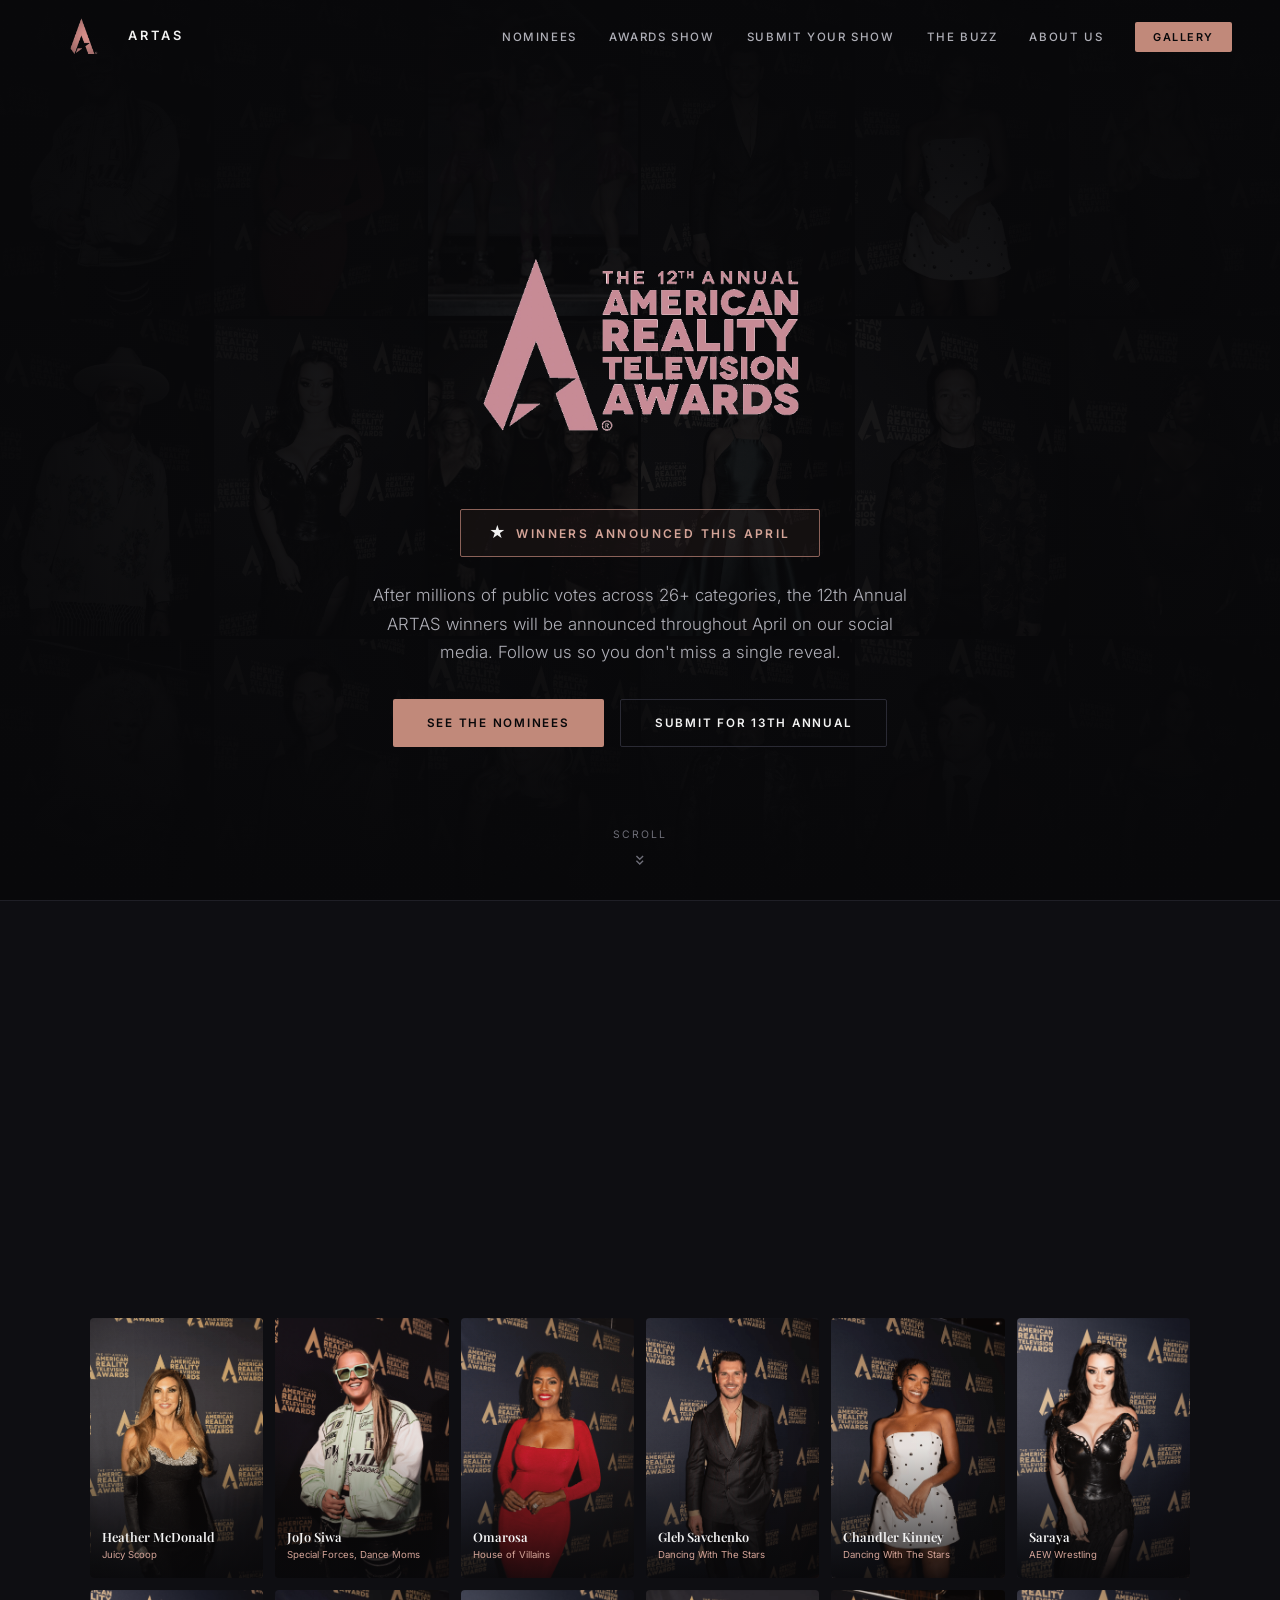
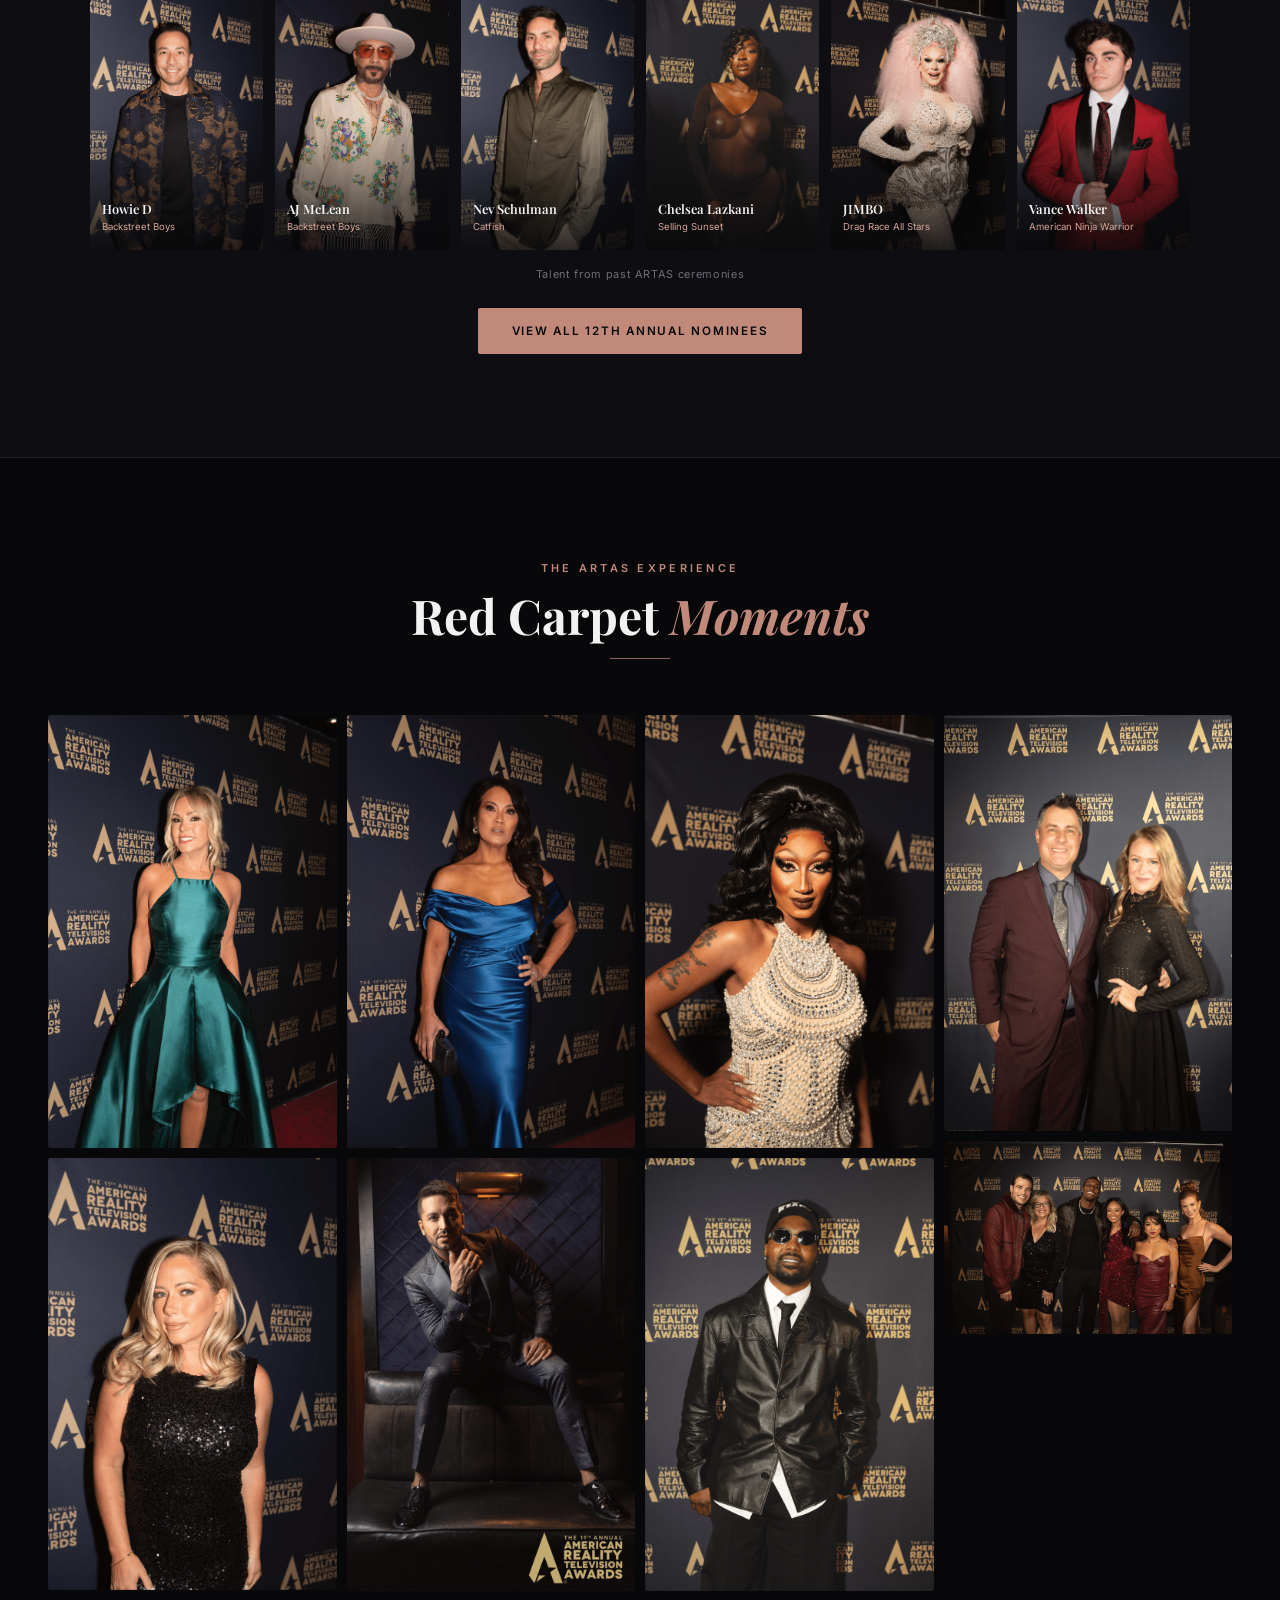
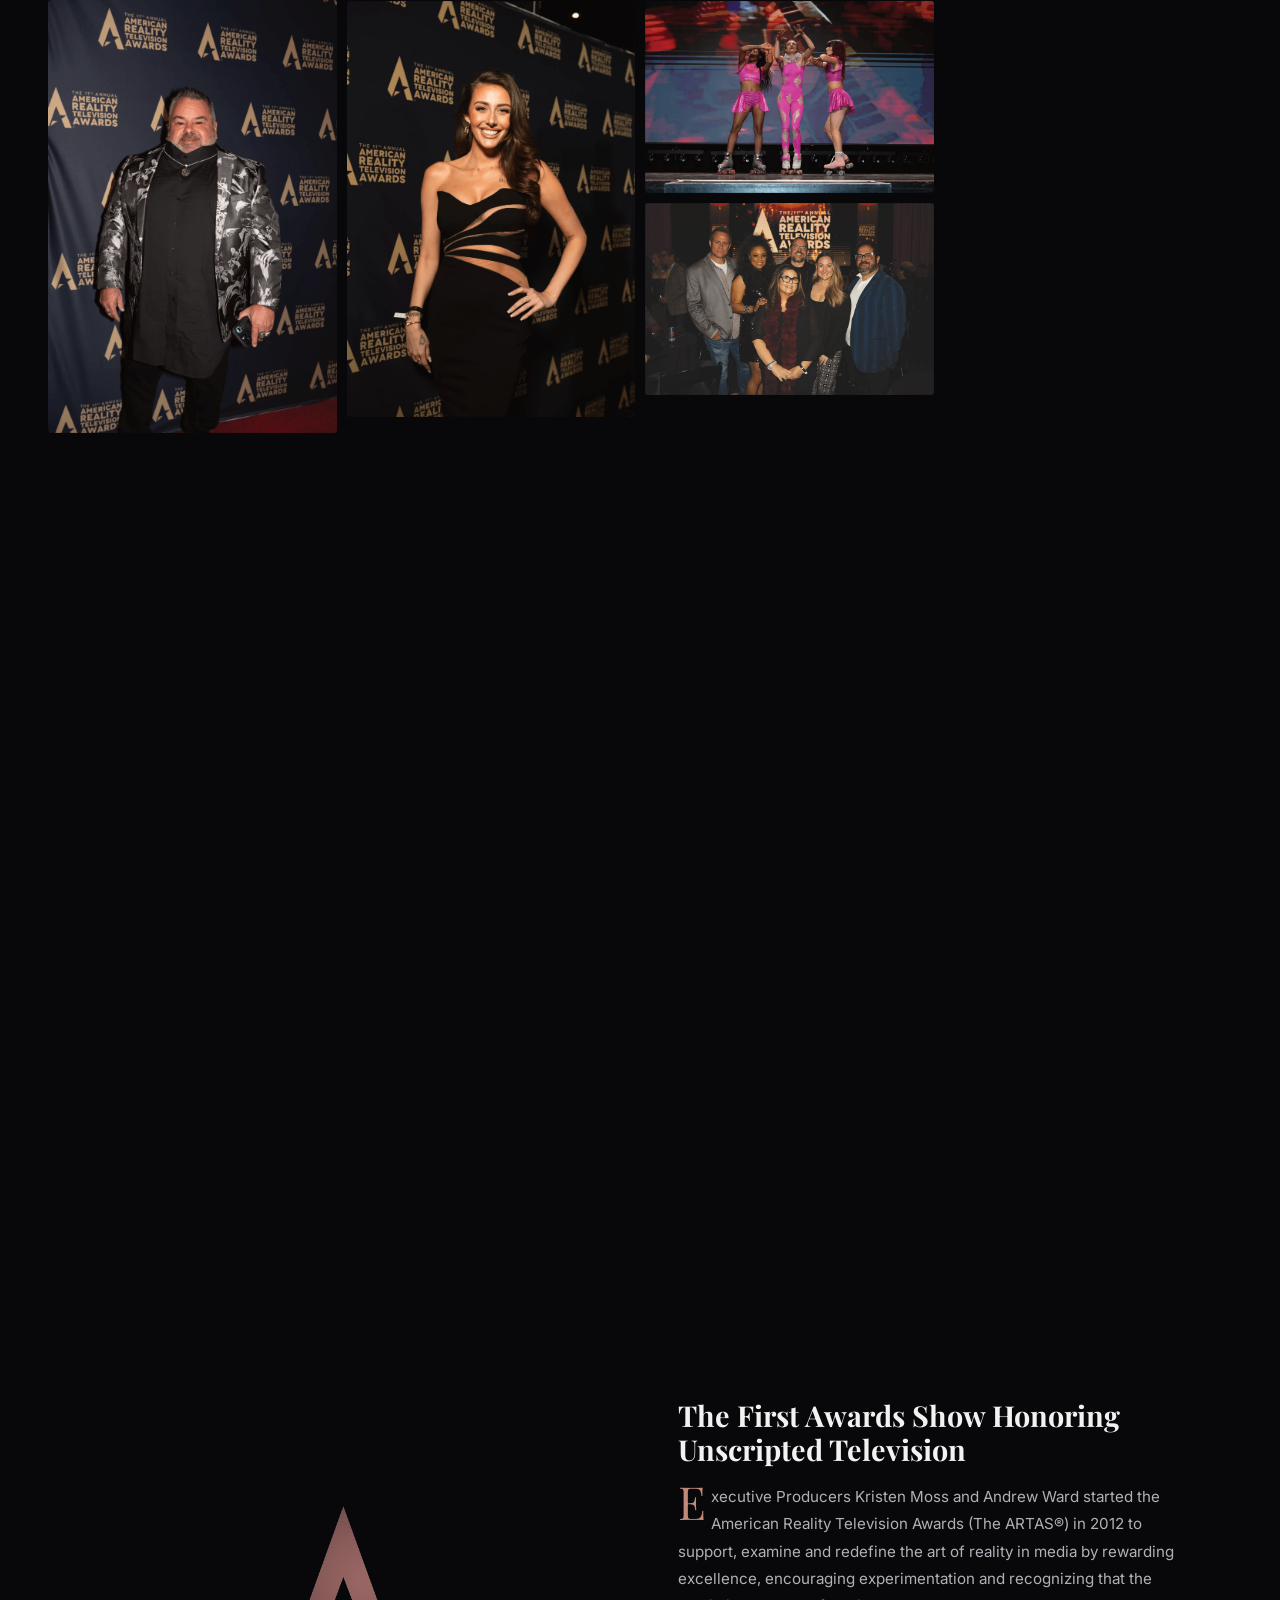
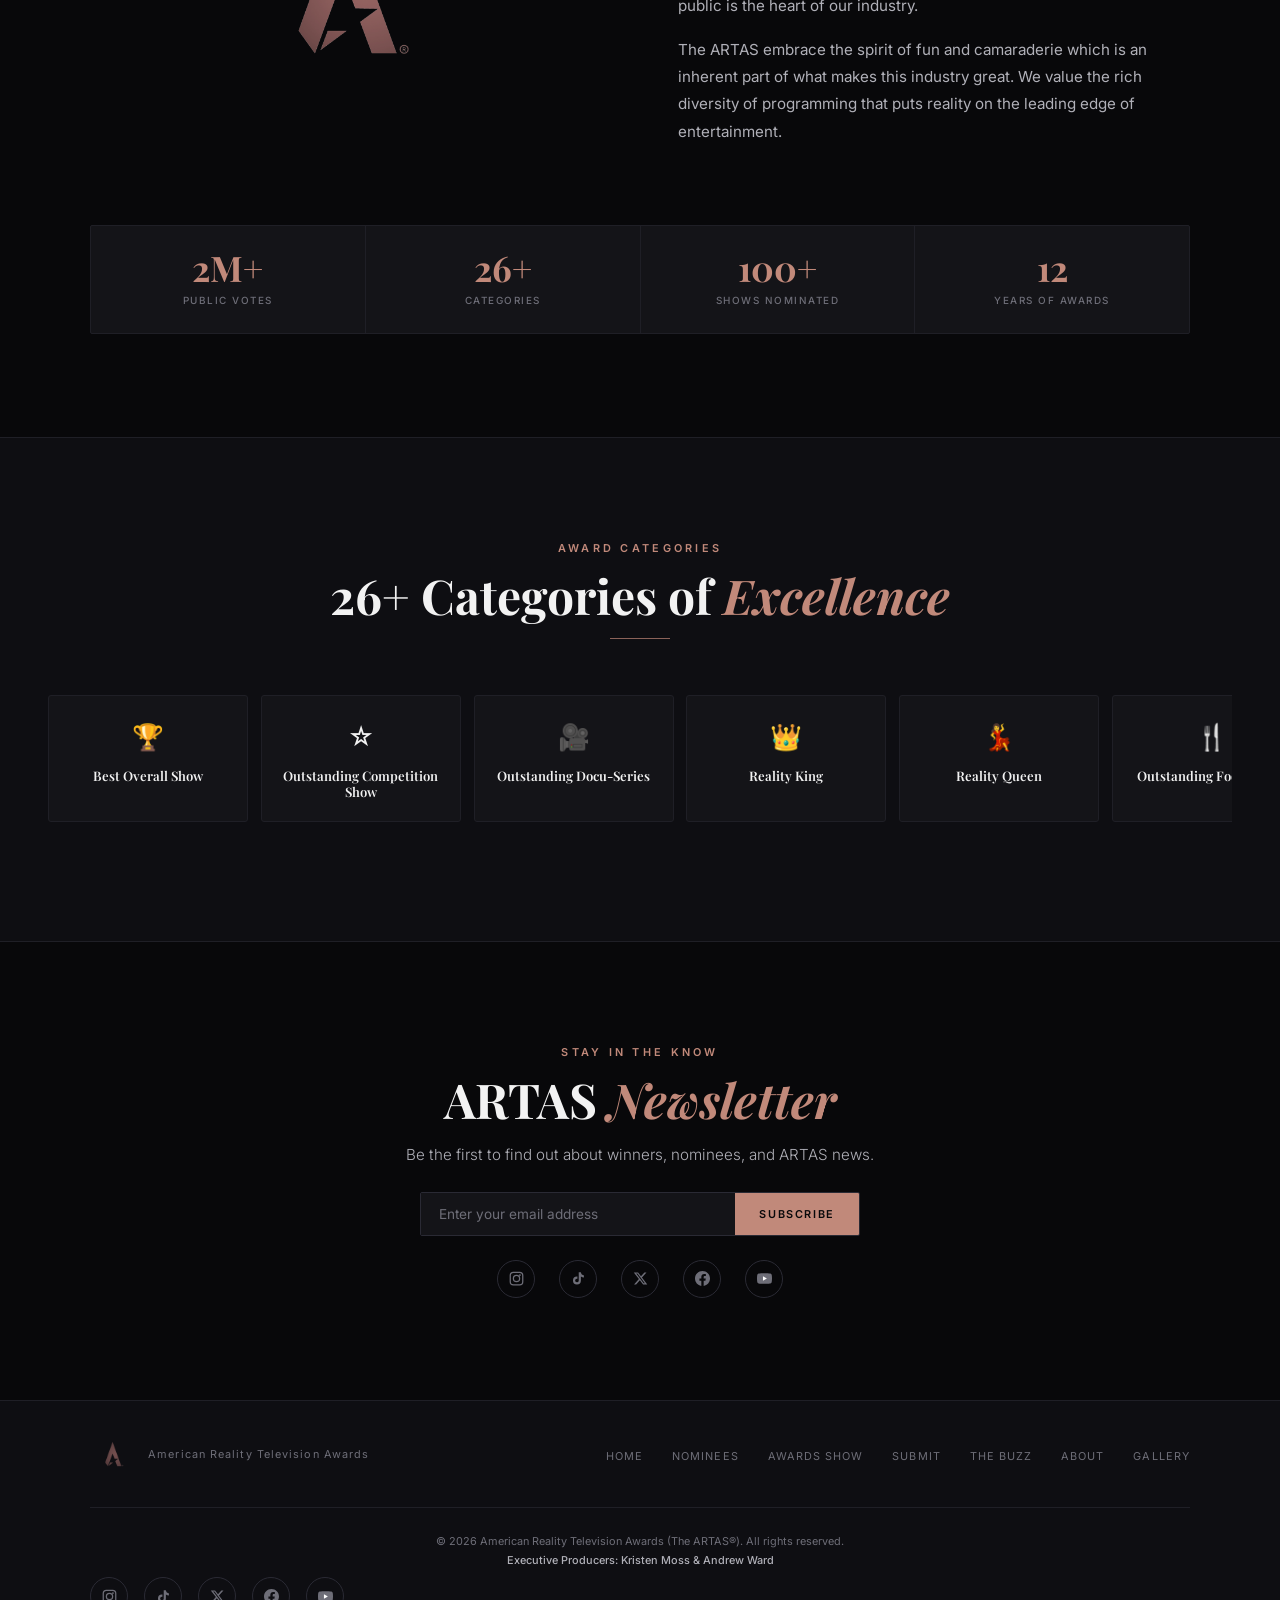
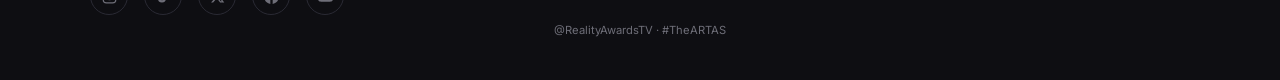
==== index.html @ a24e5173 "Add 'The Buzz' news page with 14 blog posts, update nav across all pages" ====
<!DOCTYPE html>
<html lang="en">
<head>
<meta charset="UTF-8">
<meta name="viewport" content="width=device-width, initial-scale=1.0">
<title>The 12th Annual American Reality Television Awards | The ARTAS</title>
<meta name="description" content="The 12th Annual American Reality Television Awards (The ARTAS). Winners announced April 2026. Celebrating excellence in unscripted television since 2013.">
<meta property="og:title" content="12th Annual American Reality Television Awards — Winners Coming April 2026">
<meta property="og:description" content="After millions of votes, the 12th Annual ARTAS winners will be revealed this April. Plus: 13th Annual submissions open April 1.">
<meta property="og:type" content="website">
<link rel="preconnect" href="https://fonts.googleapis.com">
<link rel="preconnect" href="https://fonts.gstatic.com" crossorigin>
<link href="https://fonts.googleapis.com/css2?family=Playfair+Display:ital,wght@0,400;0,600;0,700;0,800;1,400;1,700&family=Inter:wght@300;400;500;600;700&display=swap" rel="stylesheet">
<style>
:root {
  --bg-primary: #08080A;
  --bg-surface: #0E0E12;
  --bg-card: #141418;
  --bg-card-hover: #1A1A20;
  --rose: #C1897A;
  --rose-light: #D4A498;
  --rose-pale: #E0BEB6;
  --rose-dim: #8B6259;
  --rose-glow: rgba(193, 137, 122, 0.15);
  --gold: #D4A853;
  --gold-light: #E8C97A;
  --gold-dim: #8B7340;
  --text-primary: #F2F2F2;
  --text-secondary: #B0B0B8;
  --text-muted: #6E6E78;
  --border: #1F1F26;
  --border-light: #2A2A34;
  --font-display: 'Playfair Display', Georgia, serif;
  --font-body: 'Inter', -apple-system, sans-serif;
  --transition-fast: 180ms cubic-bezier(0.16, 1, 0.3, 1);
  --transition-smooth: 400ms cubic-bezier(0.16, 1, 0.3, 1);
}

*, *::before, *::after { box-sizing: border-box; margin: 0; padding: 0; }
html { -webkit-font-smoothing: antialiased; -moz-osx-font-smoothing: grayscale; scroll-behavior: smooth; scroll-padding-top: 80px; }
body { font-family: var(--font-body); color: var(--text-primary); background: var(--bg-primary); line-height: 1.6; overflow-x: hidden; }
img { display: block; max-width: 100%; height: auto; }
a { color: var(--rose); text-decoration: none; transition: color var(--transition-fast); }
a:hover { color: var(--rose-light); }

/* NAV */
.nav { position: fixed; top: 0; left: 0; right: 0; z-index: 100; padding: 0 clamp(1.5rem, 4vw, 3rem); height: 72px; display: flex; align-items: center; justify-content: space-between; transition: background var(--transition-smooth), box-shadow var(--transition-smooth); }
.nav.scrolled { background: rgba(8,8,10,0.95); backdrop-filter: blur(20px); -webkit-backdrop-filter: blur(20px); box-shadow: 0 1px 0 rgba(193,137,122,0.12); }
.nav-logo { display: flex; align-items: center; gap: 12px; }
.nav-logo img { height: 38px; width: auto; }
.nav-logo span { font-family: var(--font-body); font-weight: 600; font-size: 0.8rem; letter-spacing: 0.25em; text-transform: uppercase; color: var(--text-primary); }
.nav-links { display: flex; align-items: center; gap: clamp(1.2rem, 2.5vw, 2.2rem); list-style: none; }
.nav-links a { font-size: 0.72rem; font-weight: 500; letter-spacing: 0.14em; text-transform: uppercase; color: var(--text-secondary); padding: 4px 0; position: relative; transition: color var(--transition-fast); }
.nav-links a::after { content: ''; position: absolute; bottom: -2px; left: 0; width: 0; height: 1px; background: var(--rose); transition: width var(--transition-smooth); }
.nav-links a:hover { color: var(--rose); }
.nav-links a:hover::after { width: 100%; }
.nav-cta { font-size: 0.68rem !important; font-weight: 600 !important; color: var(--bg-primary) !important; background: var(--rose); padding: 8px 18px !important; border-radius: 2px; transition: background var(--transition-fast), transform var(--transition-fast) !important; }
.nav-cta:hover { background: var(--rose-light) !important; color: var(--bg-primary) !important; transform: translateY(-1px); }
.nav-cta::after { display: none !important; }
.nav-mobile-toggle { display: none; background: none; border: none; cursor: pointer; padding: 8px; }
.nav-mobile-toggle span { display: block; width: 24px; height: 2px; background: var(--text-primary); margin: 5px 0; transition: all 0.3s; }

/* HERO — 12th Annual focus */
.hero { position: relative; min-height: 100vh; display: flex; flex-direction: column; align-items: center; justify-content: center; text-align: center; padding: 100px 1.5rem 60px; overflow: hidden; }
.hero-bg { position: absolute; inset: 0; z-index: 0; }
.hero-bg-grid { position: absolute; inset: 0; display: grid; grid-template-columns: repeat(6, 1fr); grid-template-rows: repeat(3, 1fr); gap: 3px; opacity: 0.18; filter: saturate(0.3) brightness(0.8); }
.hero-bg-grid img { width: 100%; height: 100%; object-fit: cover; }
.hero-bg::after { content: ''; position: absolute; inset: 0; background: radial-gradient(ellipse at center, rgba(8,8,10,0.25) 0%, rgba(8,8,10,0.85) 65%, rgba(8,8,10,1) 100%), linear-gradient(to bottom, rgba(8,8,10,0.5) 0%, transparent 25%, transparent 70%, rgba(8,8,10,1) 100%); z-index: 1; }
.hero-particles { position: absolute; inset: 0; z-index: 1; overflow: hidden; pointer-events: none; }
.sparkle { position: absolute; width: 3px; height: 3px; background: var(--rose); border-radius: 50%; animation: sparkle-float linear infinite; opacity: 0; }
@keyframes sparkle-float { 0% { opacity: 0; transform: translateY(100vh) scale(0); } 10% { opacity: 0.8; } 90% { opacity: 0.8; } 100% { opacity: 0; transform: translateY(-10vh) scale(1); } }

.hero-content { position: relative; z-index: 2; max-width: 900px; }
.hero-12th-logo { max-width: 600px; width: 90%; height: auto; margin: 0 auto 1.5rem; }
.hero-announce-badge { display: inline-flex; align-items: center; gap: 10px; padding: 10px 28px; border: 1px solid var(--rose-dim); border-radius: 2px; margin-bottom: 1.5rem; background: rgba(193,137,122,0.06); animation: badge-pulse 3s ease-in-out infinite; }
@keyframes badge-pulse { 0%, 100% { box-shadow: 0 0 0 rgba(193,137,122,0); } 50% { box-shadow: 0 0 20px rgba(193,137,122,0.15); } }
.hero-announce-badge .badge-icon { font-size: 1rem; }
.hero-announce-badge .badge-text { font-size: 0.75rem; font-weight: 600; letter-spacing: 0.2em; text-transform: uppercase; color: var(--rose-light); }
.hero-subtitle { font-size: clamp(0.9rem, 0.8rem + 0.5vw, 1.05rem); color: var(--text-secondary); font-weight: 300; max-width: 550px; margin: 0 auto 2rem; line-height: 1.7; }
.hero-ctas { display: flex; gap: 1rem; justify-content: center; flex-wrap: wrap; }
.btn { display: inline-flex; align-items: center; justify-content: center; font-family: var(--font-body); font-size: 0.73rem; font-weight: 600; letter-spacing: 0.15em; text-transform: uppercase; padding: 14px 34px; border: none; border-radius: 2px; cursor: pointer; transition: all var(--transition-fast); text-decoration: none; }
.btn-rose { background: var(--rose); color: var(--bg-primary); }
.btn-rose:hover { background: var(--rose-light); color: var(--bg-primary); transform: translateY(-2px); box-shadow: 0 8px 30px rgba(193,137,122,0.25); }
.btn-gold { background: var(--gold); color: var(--bg-primary); }
.btn-gold:hover { background: var(--gold-light); color: var(--bg-primary); transform: translateY(-2px); box-shadow: 0 8px 30px rgba(212,168,83,0.25); }
.btn-outline { background: transparent; color: var(--text-primary); border: 1px solid var(--border-light); }
.btn-outline:hover { border-color: var(--rose); color: var(--rose); transform: translateY(-2px); }
.hero-scroll { position: absolute; bottom: 2rem; left: 50%; transform: translateX(-50%); z-index: 2; display: flex; flex-direction: column; align-items: center; gap: 8px; color: var(--text-muted); font-size: 0.65rem; letter-spacing: 0.2em; text-transform: uppercase; animation: scroll-bounce 2s ease-in-out infinite; }
@keyframes scroll-bounce { 0%, 100% { transform: translateX(-50%) translateY(0); } 50% { transform: translateX(-50%) translateY(8px); } }

/* SECTIONS */
.section { padding: clamp(4rem, 8vw, 7rem) clamp(1.5rem, 4vw, 3rem); }
.section-header { text-align: center; margin-bottom: clamp(2.5rem, 5vw, 3.5rem); }
.section-label { font-size: 0.68rem; font-weight: 600; letter-spacing: 0.3em; text-transform: uppercase; color: var(--rose); margin-bottom: 0.75rem; }
.section-label.gold { color: var(--gold); }
.section-title { font-family: var(--font-display); font-size: clamp(1.8rem, 1rem + 3vw, 3rem); font-weight: 700; line-height: 1.1; }
.section-title em { font-style: italic; color: var(--rose); }
.section-title em.gold { color: var(--gold); }
.section-divider { width: 60px; height: 1px; background: var(--rose-dim); margin: 1rem auto 0; }
.section-subtitle { font-size: 0.95rem; color: var(--text-secondary); font-weight: 300; max-width: 560px; margin: 1rem auto 0; line-height: 1.7; }

/* PHOTO HIGHLIGHTS */
.highlights { background: var(--bg-primary); }
.highlights-grid { max-width: 1200px; margin: 0 auto; columns: 4; column-gap: 10px; }
.highlight-card { break-inside: avoid; margin-bottom: 10px; border-radius: 3px; overflow: hidden; position: relative; cursor: pointer; }
.highlight-card img { width: 100%; display: block; transition: transform 0.6s ease, filter 0.6s ease; }
.highlight-card:hover img { transform: scale(1.04); filter: brightness(1.1); }
.highlight-card .card-overlay { position: absolute; bottom: 0; left: 0; right: 0; padding: 2rem 1rem 0.8rem; background: linear-gradient(to top, rgba(8,8,10,0.9) 0%, transparent 100%); opacity: 0; transition: opacity var(--transition-smooth); }
.highlight-card:hover .card-overlay { opacity: 1; }
.card-overlay .card-name { font-family: var(--font-display); font-size: 0.9rem; font-weight: 600; color: var(--text-primary); }
.card-overlay .card-show { font-size: 0.65rem; color: var(--rose-light); letter-spacing: 0.05em; margin-top: 2px; }

/* WINNERS ANNOUNCEMENT (PRIMARY) */
.winners { background: var(--bg-surface); border-top: 1px solid var(--border); border-bottom: 1px solid var(--border); }
.winners-inner { max-width: 1100px; margin: 0 auto; }
.winners-grid { display: grid; grid-template-columns: repeat(auto-fill, minmax(160px, 1fr)); gap: 12px; margin-top: 2rem; }
.winner-card { position: relative; border-radius: 4px; overflow: hidden; aspect-ratio: 2/3; cursor: pointer; }
.winner-card img { width: 100%; height: 100%; object-fit: cover; transition: transform 0.6s ease; }
.winner-card:hover img { transform: scale(1.05); }
.winner-card .winner-overlay { position: absolute; inset: 0; background: linear-gradient(to top, rgba(8,8,10,0.85) 0%, rgba(8,8,10,0.1) 50%, transparent 100%); display: flex; flex-direction: column; justify-content: flex-end; padding: 1rem 0.75rem; }
.winner-card .winner-name { font-family: var(--font-display); font-size: 0.8rem; font-weight: 600; color: var(--text-primary); line-height: 1.2; }
.winner-card .winner-show { font-size: 0.6rem; color: var(--rose-light); margin-top: 2px; }
.winner-card::before { content: ''; position: absolute; inset: 0; border: 1px solid transparent; border-radius: 4px; transition: border-color var(--transition-smooth); z-index: 1; pointer-events: none; }
.winner-card:hover::before { border-color: var(--rose-dim); }

/* 13TH ANNUAL SUBMISSIONS (SECONDARY) */
.submissions { background: var(--bg-primary); position: relative; }
.submissions-inner { max-width: 900px; margin: 0 auto; text-align: center; }
.submissions-box { background: var(--bg-card); border: 1px solid var(--border); border-radius: 4px; padding: clamp(2rem, 4vw, 3rem); margin-top: 2rem; position: relative; overflow: hidden; }
.submissions-box::before { content: ''; position: absolute; top: 0; left: 0; right: 0; height: 2px; background: linear-gradient(90deg, transparent, var(--gold), transparent); }
.countdown-row { display: flex; justify-content: center; gap: clamp(1.5rem, 4vw, 3rem); margin-bottom: 1.5rem; }
.countdown-item { text-align: center; }
.countdown-number { font-family: var(--font-display); font-size: clamp(1.8rem, 1.5rem + 1.5vw, 3rem); font-weight: 700; color: var(--gold); line-height: 1; }
.countdown-label { font-size: 0.6rem; font-weight: 500; letter-spacing: 0.2em; text-transform: uppercase; color: var(--text-muted); margin-top: 0.4rem; }
.submission-dates { display: flex; justify-content: center; gap: 1.5rem; margin: 1.5rem 0; flex-wrap: wrap; }
.submission-date { display: flex; align-items: center; gap: 10px; padding: 10px 20px; background: rgba(212,168,83,0.05); border: 1px solid rgba(212,168,83,0.15); border-radius: 2px; }
.submission-date .date-icon { color: var(--gold); font-size: 0.9rem; }
.submission-date .date-info { text-align: left; }
.submission-date .date-label { font-size: 0.58rem; font-weight: 600; letter-spacing: 0.12em; text-transform: uppercase; color: var(--text-muted); }
.submission-date .date-value { font-size: 0.85rem; font-weight: 500; color: var(--text-primary); }

/* SOCIAL PILLS (winners section) */
.winners-social-bar { display: flex; flex-wrap: wrap; justify-content: center; gap: 10px; margin-top: 1.5rem; }
.social-pill { display: inline-flex; align-items: center; gap: 8px; padding: 10px 18px; border: 1px solid var(--border-light); border-radius: 50px; color: var(--text-secondary); font-family: var(--font-body); font-size: 0.78rem; font-weight: 500; letter-spacing: 0.04em; transition: all var(--transition-fast); text-decoration: none; }
.social-pill:hover { border-color: var(--rose); color: var(--rose); background: var(--rose-glow); transform: translateY(-2px); }
.social-pill svg { flex-shrink: 0; }
.presenter-card { text-align: center; }
.presenter-img-wrap { width: 100%; aspect-ratio: 1; border-radius: 50%; overflow: hidden; margin-bottom: 0.7rem; border: 2px solid var(--border); transition: border-color var(--transition-smooth), box-shadow var(--transition-smooth); }
.presenter-card:hover .presenter-img-wrap { border-color: var(--rose); box-shadow: 0 0 20px rgba(193,137,122,0.2); }
.presenter-img-wrap img { width: 100%; height: 100%; object-fit: cover; object-position: top center; transition: transform 0.6s ease; }
.presenter-card:hover .presenter-img-wrap img { transform: scale(1.08); }
.presenter-name { font-family: var(--font-display); font-size: 0.82rem; font-weight: 600; color: var(--text-primary); line-height: 1.2; }
.presenter-show { font-size: 0.62rem; color: var(--text-muted); margin-top: 2px; }

/* ABOUT */
.legacy { background: var(--bg-primary); }
.legacy-grid { max-width: 1100px; margin: 0 auto; display: grid; grid-template-columns: 1fr 1fr; gap: clamp(3rem, 6vw, 6rem); align-items: center; }
.legacy-logo { max-width: 280px; margin: 0 auto; opacity: 0.7; }
.legacy-text h3 { font-family: var(--font-display); font-size: clamp(1.3rem, 1rem + 1.2vw, 1.8rem); font-weight: 700; line-height: 1.2; margin-bottom: 1rem; }
.legacy-text p { font-size: 0.95rem; color: var(--text-secondary); line-height: 1.8; margin-bottom: 1rem; max-width: 500px; }
.legacy-text p:first-of-type::first-letter { font-family: var(--font-display); font-size: 3em; float: left; line-height: 0.8; margin-right: 0.1em; color: var(--rose); }
.stats-row { max-width: 1100px; margin: clamp(3rem, 5vw, 4rem) auto 0; display: grid; grid-template-columns: repeat(4, 1fr); gap: 1px; background: var(--border); border: 1px solid var(--border); border-radius: 2px; overflow: hidden; }
.stat-item { background: var(--bg-card); padding: 1.5rem; text-align: center; }
.stat-value { font-family: var(--font-display); font-size: clamp(1.5rem, 1rem + 1.5vw, 2.2rem); font-weight: 700; color: var(--rose); line-height: 1; }
.stat-label { font-size: 0.62rem; font-weight: 500; letter-spacing: 0.15em; text-transform: uppercase; color: var(--text-muted); margin-top: 0.5rem; }

/* CATEGORIES */
.categories { background: var(--bg-surface); border-top: 1px solid var(--border); border-bottom: 1px solid var(--border); }
.categories-scroll { max-width: 1200px; margin: 0 auto; display: flex; gap: 0.8rem; overflow-x: auto; padding-bottom: 1rem; scroll-snap-type: x mandatory; scrollbar-width: none; }
.categories-scroll::-webkit-scrollbar { display: none; }
.category-card { flex: 0 0 200px; scroll-snap-align: start; background: var(--bg-card); border: 1px solid var(--border); border-radius: 3px; padding: 1.3rem; text-align: center; transition: all var(--transition-smooth); cursor: pointer; }
.category-card:hover { border-color: var(--rose-dim); background: var(--bg-card-hover); transform: translateY(-3px); }
.category-icon { font-size: 1.6rem; margin-bottom: 0.6rem; display: block; }
.category-name { font-family: var(--font-display); font-size: 0.82rem; font-weight: 600; color: var(--text-primary); line-height: 1.25; }

/* NEWSLETTER */
.newsletter { background: var(--bg-primary); text-align: center; }
.newsletter-form { max-width: 440px; margin: 1.5rem auto 0; display: flex; border: 1px solid var(--border-light); border-radius: 2px; overflow: hidden; }
.newsletter-form input { flex: 1; padding: 13px 18px; background: var(--bg-card); border: none; color: var(--text-primary); font-family: var(--font-body); font-size: 0.85rem; outline: none; }
.newsletter-form input::placeholder { color: var(--text-muted); }
.newsletter-form button { padding: 13px 24px; background: var(--rose); color: var(--bg-primary); border: none; font-family: var(--font-body); font-size: 0.68rem; font-weight: 600; letter-spacing: 0.15em; text-transform: uppercase; cursor: pointer; transition: background var(--transition-fast); white-space: nowrap; }
.newsletter-form button:hover { background: var(--rose-light); }
.social-links { display: flex; justify-content: center; gap: 1.5rem; margin-top: 1.5rem; }
.social-links a { display: flex; align-items: center; justify-content: center; width: 38px; height: 38px; border: 1px solid var(--border-light); border-radius: 50%; color: var(--text-muted); transition: all var(--transition-fast); }
.social-links a:hover { border-color: var(--rose); color: var(--rose); transform: translateY(-2px); }
.social-links svg { width: 15px; height: 15px; }

/* FOOTER */
.footer { padding: 2.5rem clamp(1.5rem, 4vw, 3rem); border-top: 1px solid var(--border); background: var(--bg-surface); }
.footer-inner { max-width: 1100px; margin: 0 auto; display: flex; justify-content: space-between; align-items: center; flex-wrap: wrap; gap: 1.5rem; }
.footer-brand { display: flex; align-items: center; gap: 12px; }
.footer-brand img { height: 26px; opacity: 0.5; }
.footer-brand span { font-size: 0.68rem; color: var(--text-muted); letter-spacing: 0.1em; }
.footer-links { display: flex; gap: 1.8rem; list-style: none; }
.footer-links a { font-size: 0.68rem; color: var(--text-muted); letter-spacing: 0.1em; text-transform: uppercase; transition: color var(--transition-fast); }
.footer-links a:hover { color: var(--rose); }
.footer-copy { width: 100%; text-align: center; padding-top: 1.5rem; border-top: 1px solid var(--border); margin-top: 1rem; font-size: 0.68rem; color: var(--text-muted); line-height: 1.7; }
.footer-copy .producers { color: var(--text-secondary); font-weight: 500; }

/* REVEAL */
.reveal { opacity: 0; transform: translateY(30px); transition: opacity 0.8s cubic-bezier(0.16, 1, 0.3, 1), transform 0.8s cubic-bezier(0.16, 1, 0.3, 1); }
.reveal.visible { opacity: 1; transform: translateY(0); }

/* MOBILE OVERLAY */
.mobile-overlay { position: fixed; inset: 0; z-index: 99; background: rgba(8,8,10,0.98); display: flex; flex-direction: column; align-items: center; justify-content: center; gap: 2rem; opacity: 0; pointer-events: none; transition: opacity 0.4s ease; }
.mobile-overlay.open { opacity: 1; pointer-events: all; }
.mobile-overlay a { font-family: var(--font-display); font-size: 1.4rem; color: var(--text-primary); }
.mobile-overlay a:hover { color: var(--rose); }
.mobile-close { position: absolute; top: 24px; right: 24px; background: none; border: none; color: var(--text-primary); font-size: 1.5rem; cursor: pointer; }

/* RESPONSIVE */
@media (max-width: 1024px) { .highlights-grid { columns: 3; } }
@media (max-width: 768px) {
  .nav-links { display: none; }
  .nav-mobile-toggle { display: block; }
  .hero-bg-grid { grid-template-columns: repeat(4, 1fr); grid-template-rows: repeat(4, 1fr); }
  .highlights-grid { columns: 2; }
  .legacy-grid { grid-template-columns: 1fr; text-align: center; }
  .legacy-text p { margin-left: auto; margin-right: auto; }
  .legacy-text p:first-of-type::first-letter { float: none; font-size: 1em; margin: 0; }
  .stats-row { grid-template-columns: repeat(2, 1fr); }
  .submission-dates { flex-direction: column; align-items: center; }
  .winners-grid { grid-template-columns: repeat(auto-fill, minmax(130px, 1fr)); }
  .winners-social-bar { gap: 8px; }
  .social-pill { padding: 8px 14px; font-size: 0.72rem; }
  .social-pill svg { width: 15px; height: 15px; }
  .footer-inner { flex-direction: column; text-align: center; }
  .footer-links { flex-wrap: wrap; justify-content: center; }
}
@media (max-width: 480px) {
  .highlights-grid { columns: 2; column-gap: 6px; }
  .highlight-card { margin-bottom: 6px; }
  .social-pill span { display: none; }
  .social-pill { padding: 10px; border-radius: 50%; }
  .newsletter-form { flex-direction: column; }
  .newsletter-form button { width: 100%; }
  .hero-12th-logo { width: 95%; }
}
</style>
</head>
<body>

<!-- NAV -->
<nav class="nav" id="nav">
  <a href="#" class="nav-logo">
    <img src="images/12th-logo-A-transparent.png" alt="ARTAS">
    <span>ARTAS</span>
  </a>
  <ul class="nav-links">
    <li><a href="nominees.html">Nominees</a></li>
    <li><a href="awards-show.html">Awards Show</a></li>
    <li><a href="submit.html">Submit Your Show</a></li>
    <li><a href="the-buzz.html">The Buzz</a></li>
    <li><a href="about.html">About Us</a></li>
    <li><a href="gallery.html" class="nav-cta">Gallery</a></li>
  </ul>
  <button class="nav-mobile-toggle" id="mobileToggle" aria-label="Open menu"><span></span><span></span><span></span></button>
</nav>

<div class="mobile-overlay" id="mobileMenu">
  <button class="mobile-close" id="mobileClose" aria-label="Close menu">&times;</button>
  <a href="nominees.html" onclick="closeMobile()">Nominees</a>
  <a href="awards-show.html" onclick="closeMobile()">Awards Show</a>
  <a href="submit.html" onclick="closeMobile()">Submit Your Show</a>
  <a href="the-buzz.html" onclick="closeMobile()">The Buzz</a>
  <a href="about.html" onclick="closeMobile()">About Us</a>
  <a href="gallery.html" onclick="closeMobile()">Gallery</a>
</div>

<!-- HERO — 12th Annual front and center -->
<section class="hero" id="home">
  <div class="hero-bg">
    <div class="hero-bg-grid">
      <img src="images/gallery/jojo-siwa.png" alt="">
      <img src="images/gallery/omarosa.png" alt="">
      <img src="images/gallery/performance.png" alt="">
      <img src="images/gallery/gleb-savchenko.png" alt="">
      <img src="images/gallery/chandler-kinney.png" alt="">
      <img src="images/gallery/heather-mcdonald.png" alt="">
      <img src="images/gallery/aj-mclean.png" alt="">
      <img src="images/gallery/saraya.png" alt="">
      <img src="images/gallery/big-brother-cast.png" alt="">
      <img src="images/gallery/tamra-judge.png" alt="">
      <img src="images/gallery/howie-d.png" alt="">
      <img src="images/gallery/chelsea-lazkani.png" alt="">
      <img src="images/gallery/jimbo.png" alt="">
      <img src="images/gallery/nev-schulman.png" alt="">
      <img src="images/gallery/kendra-wilkinson.png" alt="">
      <img src="images/gallery/big-ed.png" alt="">
      <img src="images/gallery/vance-walker.png" alt="">
      <img src="images/gallery/dr-sandra-lee.png" alt="">
    </div>
  </div>
  <div class="hero-particles" id="particles"></div>

  <div class="hero-content">
    <img src="images/12th-annual-logo-transparent.png" alt="The 12th Annual American Reality Television Awards" class="hero-12th-logo">

    <div class="hero-announce-badge">
      <span class="badge-icon">&#9733;</span>
      <span class="badge-text">Winners Announced This April</span>
    </div>

    <p class="hero-subtitle">After millions of public votes across 26+ categories, the 12th Annual ARTAS winners will be announced throughout April on our social media. Follow us so you don't miss a single reveal.</p>

    <div class="hero-ctas">
      <a href="nominees.html" class="btn btn-rose">See the Nominees</a>
      <a href="submit.html" class="btn btn-outline">Submit for 13th Annual</a>
    </div>
  </div>

  <div class="hero-scroll">
    <span>Scroll</span>
    <svg width="16" height="16" viewBox="0 0 24 24" fill="none" stroke="currentColor" stroke-width="2"><path d="M7 13l5 5 5-5M7 6l5 5 5-5"/></svg>
  </div>
</section>

<!-- 12TH ANNUAL — WINNERS COMING APRIL -->
<section class="section winners" id="winners">
  <div class="winners-inner">
    <div class="section-header reveal">
      <p class="section-label">12th Annual ARTAS</p>
      <h2 class="section-title">Winners Announced <em>Throughout April</em></h2>
      <div class="section-divider"></div>
      <p class="section-subtitle">Millions voted across 26+ categories. Winners will be revealed throughout April exclusively on our social media. Follow us so you don't miss a single announcement.</p>
      <div class="winners-social-bar">
        <a href="https://www.instagram.com/realityawardstv/" target="_blank" class="social-pill"><svg viewBox="0 0 24 24" fill="none" stroke="currentColor" stroke-width="2" width="18" height="18"><rect x="2" y="2" width="20" height="20" rx="5"/><circle cx="12" cy="12" r="5"/><circle cx="17.5" cy="6.5" r="1.5" fill="currentColor" stroke="none"/></svg><span>Instagram</span></a>
        <a href="https://www.tiktok.com/@realityawardstv" target="_blank" class="social-pill"><svg viewBox="0 0 24 24" fill="currentColor" width="18" height="18"><path d="M19.59 6.69a4.83 4.83 0 0 1-3.77-4.25V2h-3.45v13.67a2.89 2.89 0 0 1-2.88 2.5 2.89 2.89 0 0 1-2.89-2.89 2.89 2.89 0 0 1 2.89-2.89c.28 0 .54.04.79.1v-3.51a6.37 6.37 0 0 0-.79-.05A6.34 6.34 0 0 0 3.15 15.2a6.34 6.34 0 0 0 6.34 6.34 6.34 6.34 0 0 0 6.34-6.34V8.75a8.28 8.28 0 0 0 4.84 1.55V6.85a4.85 4.85 0 0 1-1.08-.16z"/></svg><span>TikTok</span></a>
        <a href="https://twitter.com/realityawardstv" target="_blank" class="social-pill"><svg viewBox="0 0 24 24" fill="currentColor" width="18" height="18"><path d="M18.244 2.25h3.308l-7.227 8.26 8.502 11.24H16.17l-5.214-6.817L4.99 21.75H1.68l7.73-8.835L1.254 2.25H8.08l4.713 6.231zm-1.161 17.52h1.833L7.084 4.126H5.117z"/></svg><span>X / Twitter</span></a>
        <a href="https://www.facebook.com/RealityTVAwards/" target="_blank" class="social-pill"><svg viewBox="0 0 24 24" fill="currentColor" width="18" height="18"><path d="M24 12.073c0-6.627-5.373-12-12-12s-12 5.373-12 12c0 5.99 4.388 10.954 10.125 11.854v-8.385H7.078v-3.47h3.047V9.43c0-3.007 1.792-4.669 4.533-4.669 1.312 0 2.686.235 2.686.235v2.953H15.83c-1.491 0-1.956.925-1.956 1.874v2.25h3.328l-.532 3.47h-2.796v8.385C19.612 23.027 24 18.062 24 12.073z"/></svg><span>Facebook</span></a>
        <a href="https://www.youtube.com/realityawardstv" target="_blank" class="social-pill"><svg viewBox="0 0 24 24" fill="currentColor" width="18" height="18"><path d="M23.498 6.186a3.016 3.016 0 0 0-2.122-2.136C19.505 3.545 12 3.545 12 3.545s-7.505 0-9.377.505A3.017 3.017 0 0 0 .502 6.186C0 8.07 0 12 0 12s0 3.93.502 5.814a3.016 3.016 0 0 0 2.122 2.136c1.871.505 9.376.505 9.376.505s7.505 0 9.377-.505a3.015 3.015 0 0 0 2.122-2.136C24 15.93 24 12 24 12s0-3.93-.502-5.814z"/><polygon points="9.545,15.568 15.818,12 9.545,8.432" fill="#fff"/></svg><span>YouTube</span></a>
      </div>
    </div>

    <div class="winners-grid reveal">
      <div class="winner-card">
        <img src="images/gallery/heather-mcdonald.png" alt="Heather McDonald" loading="lazy">
        <div class="winner-overlay"><span class="winner-name">Heather McDonald</span><span class="winner-show">Juicy Scoop</span></div>
      </div>
      <div class="winner-card">
        <img src="images/gallery/jojo-siwa.png" alt="JoJo Siwa" loading="lazy">
        <div class="winner-overlay"><span class="winner-name">JoJo Siwa</span><span class="winner-show">Special Forces, Dance Moms</span></div>
      </div>
      <div class="winner-card">
        <img src="images/gallery/omarosa.png" alt="Omarosa" loading="lazy">
        <div class="winner-overlay"><span class="winner-name">Omarosa</span><span class="winner-show">House of Villains</span></div>
      </div>
      <div class="winner-card">
        <img src="images/gallery/gleb-savchenko.png" alt="Gleb Savchenko" loading="lazy">
        <div class="winner-overlay"><span class="winner-name">Gleb Savchenko</span><span class="winner-show">Dancing With The Stars</span></div>
      </div>
      <div class="winner-card">
        <img src="images/gallery/chandler-kinney.png" alt="Chandler Kinney" loading="lazy">
        <div class="winner-overlay"><span class="winner-name">Chandler Kinney</span><span class="winner-show">Dancing With The Stars</span></div>
      </div>
      <div class="winner-card">
        <img src="images/gallery/saraya.png" alt="Saraya" loading="lazy">
        <div class="winner-overlay"><span class="winner-name">Saraya</span><span class="winner-show">AEW Wrestling</span></div>
      </div>
      <div class="winner-card">
        <img src="images/gallery/howie-d.png" alt="Howie D" loading="lazy">
        <div class="winner-overlay"><span class="winner-name">Howie D</span><span class="winner-show">Backstreet Boys</span></div>
      </div>
      <div class="winner-card">
        <img src="images/gallery/aj-mclean.png" alt="AJ McLean" loading="lazy">
        <div class="winner-overlay"><span class="winner-name">AJ McLean</span><span class="winner-show">Backstreet Boys</span></div>
      </div>
      <div class="winner-card">
        <img src="images/gallery/nev-schulman.png" alt="Nev Schulman" loading="lazy">
        <div class="winner-overlay"><span class="winner-name">Nev Schulman</span><span class="winner-show">Catfish</span></div>
      </div>
      <div class="winner-card">
        <img src="images/gallery/chelsea-lazkani.png" alt="Chelsea Lazkani" loading="lazy">
        <div class="winner-overlay"><span class="winner-name">Chelsea Lazkani</span><span class="winner-show">Selling Sunset</span></div>
      </div>
      <div class="winner-card">
        <img src="images/gallery/jimbo.png" alt="JIMBO" loading="lazy">
        <div class="winner-overlay"><span class="winner-name">JIMBO</span><span class="winner-show">Drag Race All Stars</span></div>
      </div>
      <div class="winner-card">
        <img src="images/gallery/vance-walker.png" alt="Vance Walker" loading="lazy">
        <div class="winner-overlay"><span class="winner-name">Vance Walker</span><span class="winner-show">American Ninja Warrior</span></div>
      </div>
    </div>
    <p style="text-align: center; font-size: 0.68rem; color: var(--text-muted); margin-top: 1rem; letter-spacing: 0.06em;">Talent from past ARTAS ceremonies</p>
    <div style="text-align: center; margin-top: 1.5rem;" class="reveal">
      <a href="nominees.html" class="btn btn-rose">View All 12th Annual Nominees</a>
    </div>
  </div>
</section>

<!-- PHOTO HIGHLIGHTS -->
<section class="section highlights" id="highlights">
  <div class="section-header reveal">
    <p class="section-label">The ARTAS Experience</p>
    <h2 class="section-title">Red Carpet <em>Moments</em></h2>
    <div class="section-divider"></div>
  </div>
  <div class="highlights-grid reveal">
    <div class="highlight-card"><img src="images/gallery/tamra-judge.png" alt="Tamra Judge" loading="lazy"><div class="card-overlay"><span class="card-name">Tamra Judge</span><span class="card-show">Real Housewives of OC</span></div></div>
    <div class="highlight-card"><img src="images/gallery/kendra-wilkinson.png" alt="Kendra Wilkinson" loading="lazy"><div class="card-overlay"><span class="card-name">Kendra Wilkinson</span><span class="card-show">The Girls Next Door</span></div></div>
    <div class="highlight-card"><img src="images/gallery/big-ed.png" alt="Big Ed" loading="lazy"><div class="card-overlay"><span class="card-name">Big Ed</span><span class="card-show">90 Day Fiancé</span></div></div>
    <div class="highlight-card"><img src="images/gallery/dr-sandra-lee.png" alt="Dr. Sandra Lee" loading="lazy"><div class="card-overlay"><span class="card-name">Dr. Sandra Lee</span><span class="card-show">Dr. Pimple Popper</span></div></div>
    <div class="highlight-card"><img src="images/gallery/jai-rodriguez.png" alt="Jai Rodriguez" loading="lazy"><div class="card-overlay"><span class="card-name">Jai Rodriguez</span><span class="card-show">Queer Eye</span></div></div>
    <div class="highlight-card"><img src="images/gallery/chloe-veitch.png" alt="Chloe Veitch" loading="lazy"><div class="card-overlay"><span class="card-name">Chloe Veitch</span><span class="card-show">Celebrity Ex On The Beach</span></div></div>
    <div class="highlight-card"><img src="images/gallery/angeria.png" alt="Angeria Paris VanMicheals" loading="lazy"><div class="card-overlay"><span class="card-name">Angeria Paris VanMicheals</span><span class="card-show">RuPaul's Drag Race</span></div></div>
    <div class="highlight-card"><img src="images/gallery/steelo.png" alt="Steelo Brim" loading="lazy"><div class="card-overlay"><span class="card-name">Sterling "Steelo" Brim</span><span class="card-show">Ridiculousness</span></div></div>
    <div class="highlight-card"><img src="images/gallery/performance.png" alt="ARTAS Performance" loading="lazy"><div class="card-overlay"><span class="card-name">Live Performance</span><span class="card-show">ARTAS Ceremony</span></div></div>
    <div class="highlight-card"><img src="images/gallery/sallyannn-salsano.png" alt="SallyAnn Salsano" loading="lazy"><div class="card-overlay"><span class="card-name">SallyAnn Salsano</span><span class="card-show">495 Productions</span></div></div>
    <div class="highlight-card"><img src="images/gallery/crew.png" alt="Crew" loading="lazy"><div class="card-overlay"><span class="card-name">Production Crew</span><span class="card-show">Behind the Scenes</span></div></div>
    <div class="highlight-card"><img src="images/gallery/big-brother-cast.png" alt="Big Brother Cast" loading="lazy"><div class="card-overlay"><span class="card-name">Big Brother Cast</span><span class="card-show">Big Brother</span></div></div>
  </div>
</section>

<!-- 13TH ANNUAL SUBMISSIONS (SECONDARY) -->
<section class="section submissions" id="submit">
  <div class="submissions-inner reveal">
    <p class="section-label gold">Now Accepting Submissions</p>
    <h2 class="section-title">13th Annual <em class="gold" style="color: var(--gold);">ARTAS</em></h2>
    <p class="section-subtitle">Ready for the next season? Submissions for the 13th Annual American Reality Television Awards are opening soon. Network, cable, and streaming shows are all eligible.</p>

    <div class="submissions-box">
      <div class="countdown-row">
        <div class="countdown-item"><div class="countdown-number" id="cd-days">--</div><div class="countdown-label">Days</div></div>
        <div class="countdown-item"><div class="countdown-number" id="cd-hours">--</div><div class="countdown-label">Hours</div></div>
        <div class="countdown-item"><div class="countdown-number" id="cd-mins">--</div><div class="countdown-label">Minutes</div></div>
        <div class="countdown-item"><div class="countdown-number" id="cd-secs">--</div><div class="countdown-label">Seconds</div></div>
      </div>
      <p style="font-size: 0.7rem; color: var(--text-muted); letter-spacing: 0.12em; text-transform: uppercase; margin-bottom: 1.5rem;" id="countdown-label">Until Submissions Open</p>

      <div class="submission-dates">
        <div class="submission-date"><span class="date-icon">&#9654;</span><div class="date-info"><span class="date-label">Opens</span><span class="date-value">April 1, 2026</span></div></div>
        <div class="submission-date"><span class="date-icon">&#9632;</span><div class="date-info"><span class="date-label">Closes</span><span class="date-value">July 1, 2026</span></div></div>
      </div>

      <a href="submit.html" class="btn btn-gold">Learn About Submissions</a>
    </div>
  </div>
</section>



<!-- ABOUT -->
<section class="section legacy" id="about">
  <div class="legacy-grid reveal">
    <div style="text-align:center;">
      <img src="images/12th-logo-A-transparent.png" alt="ARTAS" class="legacy-logo">
    </div>
    <div class="legacy-text">
      <h3>The First Awards Show Honoring Unscripted Television</h3>
      <p>Executive Producers Kristen Moss and Andrew Ward started the American Reality Television Awards (The ARTAS&reg;) in 2012 to support, examine and redefine the art of reality in media by rewarding excellence, encouraging experimentation and recognizing that the public is the heart of our industry.</p>
      <p>The ARTAS embrace the spirit of fun and camaraderie which is an inherent part of what makes this industry great. We value the rich diversity of programming that puts reality on the leading edge of entertainment.</p>
    </div>
  </div>
  <div class="stats-row reveal">
    <div class="stat-item"><div class="stat-value">2M+</div><div class="stat-label">Public Votes</div></div>
    <div class="stat-item"><div class="stat-value">26+</div><div class="stat-label">Categories</div></div>
    <div class="stat-item"><div class="stat-value">100+</div><div class="stat-label">Shows Nominated</div></div>
    <div class="stat-item"><div class="stat-value">12</div><div class="stat-label">Years of Awards</div></div>
  </div>
</section>

<!-- CATEGORIES -->
<section class="section categories" id="categories">
  <div class="section-header reveal">
    <p class="section-label">Award Categories</p>
    <h2 class="section-title">26+ Categories of <em>Excellence</em></h2>
    <div class="section-divider"></div>
  </div>
  <div class="categories-scroll reveal">
    <div class="category-card"><span class="category-icon">&#127942;</span><div class="category-name">Best Overall Show</div></div>
    <div class="category-card"><span class="category-icon">&#9734;</span><div class="category-name">Outstanding Competition Show</div></div>
    <div class="category-card"><span class="category-icon">&#127909;</span><div class="category-name">Outstanding Docu-Series</div></div>
    <div class="category-card"><span class="category-icon">&#128081;</span><div class="category-name">Reality King</div></div>
    <div class="category-card"><span class="category-icon">&#128131;</span><div class="category-name">Reality Queen</div></div>
    <div class="category-card"><span class="category-icon">&#127860;</span><div class="category-name">Outstanding Food Series</div></div>
    <div class="category-card"><span class="category-icon">&#127911;</span><div class="category-name">Outstanding Host</div></div>
    <div class="category-card"><span class="category-icon">&#128161;</span><div class="category-name">Most Unique Concept</div></div>
    <div class="category-card"><span class="category-icon">&#127758;</span><div class="category-name">International Reality Series</div></div>
    <div class="category-card"><span class="category-icon">&#127916;</span><div class="category-name">Best Editing</div></div>
    <div class="category-card"><span class="category-icon">&#9889;</span><div class="category-name">Reality TV Moment</div></div>
    <div class="category-card"><span class="category-icon">&#128250;</span><div class="category-name">Outstanding Game Show</div></div>
    <div class="category-card"><span class="category-icon">&#128270;</span><div class="category-name">Outstanding True Crime</div></div>
    <div class="category-card"><span class="category-icon">&#128241;</span><div class="category-name">Outstanding Digital Reality</div></div>
  </div>
</section>

<!-- NEWSLETTER -->
<section class="section newsletter" id="newsletter">
  <div class="reveal">
    <p class="section-label">Stay in the Know</p>
    <h2 class="section-title">ARTAS <em>Newsletter</em></h2>
    <p class="section-subtitle">Be the first to find out about winners, nominees, and ARTAS news.</p>
    <form class="newsletter-form" onsubmit="event.preventDefault();"><input type="email" placeholder="Enter your email address" aria-label="Email"><button type="submit">Subscribe</button></form>
    <div class="social-links">
      <a href="https://www.instagram.com/realityawardstv/" aria-label="Instagram" target="_blank"><svg viewBox="0 0 24 24" fill="none" stroke="currentColor" stroke-width="2"><rect x="2" y="2" width="20" height="20" rx="5"/><circle cx="12" cy="12" r="5"/><circle cx="17.5" cy="6.5" r="1.5" fill="currentColor" stroke="none"/></svg></a>
      <a href="https://www.tiktok.com/@realityawardstv" aria-label="TikTok" target="_blank"><svg viewBox="0 0 24 24" fill="currentColor"><path d="M19.59 6.69a4.83 4.83 0 0 1-3.77-4.25V2h-3.45v13.67a2.89 2.89 0 0 1-2.88 2.5 2.89 2.89 0 0 1-2.89-2.89 2.89 2.89 0 0 1 2.89-2.89c.28 0 .54.04.79.1v-3.51a6.37 6.37 0 0 0-.79-.05A6.34 6.34 0 0 0 3.15 15.2a6.34 6.34 0 0 0 6.34 6.34 6.34 6.34 0 0 0 6.34-6.34V8.75a8.28 8.28 0 0 0 4.84 1.55V6.85a4.85 4.85 0 0 1-1.08-.16z"/></svg></a>
      <a href="https://twitter.com/realityawardstv" aria-label="X" target="_blank"><svg viewBox="0 0 24 24" fill="currentColor"><path d="M18.244 2.25h3.308l-7.227 8.26 8.502 11.24H16.17l-5.214-6.817L4.99 21.75H1.68l7.73-8.835L1.254 2.25H8.08l4.713 6.231zm-1.161 17.52h1.833L7.084 4.126H5.117z"/></svg></a>
      <a href="https://www.facebook.com/RealityTVAwards/" aria-label="Facebook" target="_blank"><svg viewBox="0 0 24 24" fill="currentColor"><path d="M24 12.073c0-6.627-5.373-12-12-12s-12 5.373-12 12c0 5.99 4.388 10.954 10.125 11.854v-8.385H7.078v-3.47h3.047V9.43c0-3.007 1.792-4.669 4.533-4.669 1.312 0 2.686.235 2.686.235v2.953H15.83c-1.491 0-1.956.925-1.956 1.874v2.25h3.328l-.532 3.47h-2.796v8.385C19.612 23.027 24 18.062 24 12.073z"/></svg></a>
      <a href="https://www.youtube.com/realityawardstv" aria-label="YouTube" target="_blank"><svg viewBox="0 0 24 24" fill="currentColor"><path d="M23.498 6.186a3.016 3.016 0 0 0-2.122-2.136C19.505 3.545 12 3.545 12 3.545s-7.505 0-9.377.505A3.017 3.017 0 0 0 .502 6.186C0 8.07 0 12 0 12s0 3.93.502 5.814a3.016 3.016 0 0 0 2.122 2.136c1.871.505 9.376.505 9.376.505s7.505 0 9.377-.505a3.015 3.015 0 0 0 2.122-2.136C24 15.93 24 12 24 12s0-3.93-.502-5.814z"/><polygon points="9.545,15.568 15.818,12 9.545,8.432" fill="#fff"/></svg></a>
    </div>
  </div>
</section>

<!-- FOOTER -->
<footer class="footer">
  <div class="footer-inner">
    <div class="footer-brand"><img src="images/12th-logo-A-transparent.png" alt="ARTAS"><span>American Reality Television Awards</span></div>
    <ul class="footer-links">
      <li><a href="index.html">Home</a></li>
      <li><a href="nominees.html">Nominees</a></li>
      <li><a href="awards-show.html">Awards Show</a></li>
      <li><a href="submit.html">Submit</a></li>
      <li><a href="the-buzz.html">The Buzz</a></li>
      <li><a href="about.html">About</a></li>
      <li><a href="gallery.html">Gallery</a></li>
    </ul>
    <div class="footer-copy">
      <p>&copy; 2026 American Reality Television Awards (The ARTAS&reg;). All rights reserved.</p>
      <p class="producers">Executive Producers: Kristen Moss &amp; Andrew Ward</p>
      <div class="social-links" style="margin-top: 8px; justify-content: flex-start; gap: 1rem;">
        <a href="https://www.instagram.com/realityawardstv/" aria-label="Instagram" target="_blank"><svg viewBox="0 0 24 24" fill="none" stroke="currentColor" stroke-width="2" width="15" height="15"><rect x="2" y="2" width="20" height="20" rx="5"/><circle cx="12" cy="12" r="5"/><circle cx="17.5" cy="6.5" r="1.5" fill="currentColor" stroke="none"/></svg></a>
        <a href="https://www.tiktok.com/@realityawardstv" aria-label="TikTok" target="_blank"><svg viewBox="0 0 24 24" fill="currentColor" width="15" height="15"><path d="M19.59 6.69a4.83 4.83 0 0 1-3.77-4.25V2h-3.45v13.67a2.89 2.89 0 0 1-2.88 2.5 2.89 2.89 0 0 1-2.89-2.89 2.89 2.89 0 0 1 2.89-2.89c.28 0 .54.04.79.1v-3.51a6.37 6.37 0 0 0-.79-.05A6.34 6.34 0 0 0 3.15 15.2a6.34 6.34 0 0 0 6.34 6.34 6.34 6.34 0 0 0 6.34-6.34V8.75a8.28 8.28 0 0 0 4.84 1.55V6.85a4.85 4.85 0 0 1-1.08-.16z"/></svg></a>
        <a href="https://twitter.com/realityawardstv" aria-label="X" target="_blank"><svg viewBox="0 0 24 24" fill="currentColor" width="15" height="15"><path d="M18.244 2.25h3.308l-7.227 8.26 8.502 11.24H16.17l-5.214-6.817L4.99 21.75H1.68l7.73-8.835L1.254 2.25H8.08l4.713 6.231zm-1.161 17.52h1.833L7.084 4.126H5.117z"/></svg></a>
        <a href="https://www.facebook.com/RealityTVAwards/" aria-label="Facebook" target="_blank"><svg viewBox="0 0 24 24" fill="currentColor" width="15" height="15"><path d="M24 12.073c0-6.627-5.373-12-12-12s-12 5.373-12 12c0 5.99 4.388 10.954 10.125 11.854v-8.385H7.078v-3.47h3.047V9.43c0-3.007 1.792-4.669 4.533-4.669 1.312 0 2.686.235 2.686.235v2.953H15.83c-1.491 0-1.956.925-1.956 1.874v2.25h3.328l-.532 3.47h-2.796v8.385C19.612 23.027 24 18.062 24 12.073z"/></svg></a>
        <a href="https://www.youtube.com/realityawardstv" aria-label="YouTube" target="_blank"><svg viewBox="0 0 24 24" fill="currentColor" width="15" height="15"><path d="M23.498 6.186a3.016 3.016 0 0 0-2.122-2.136C19.505 3.545 12 3.545 12 3.545s-7.505 0-9.377.505A3.017 3.017 0 0 0 .502 6.186C0 8.07 0 12 0 12s0 3.93.502 5.814a3.016 3.016 0 0 0 2.122 2.136c1.871.505 9.376.505 9.376.505s7.505 0 9.377-.505a3.015 3.015 0 0 0 2.122-2.136C24 15.93 24 12 24 12s0-3.93-.502-5.814z"/><polygon points="9.545,15.568 15.818,12 9.545,8.432" fill="#fff"/></svg></a>
      </div>
      <p style="margin-top: 6px; font-size: 0.7rem;">@RealityAwardsTV &middot; #TheARTAS</p>
    </div>
  </div>
</footer>

<script>
const nav = document.getElementById('nav');
window.addEventListener('scroll', () => { nav.classList.toggle('scrolled', window.scrollY > 40); }, { passive: true });
const mobileToggle = document.getElementById('mobileToggle');
const mobileMenu = document.getElementById('mobileMenu');
const mobileClose = document.getElementById('mobileClose');
mobileToggle.addEventListener('click', () => mobileMenu.classList.add('open'));
mobileClose.addEventListener('click', () => mobileMenu.classList.remove('open'));
function closeMobile() { mobileMenu.classList.remove('open'); }

(function() {
  const c = document.getElementById('particles');
  for (let i = 0; i < 25; i++) {
    const s = document.createElement('div'); s.className = 'sparkle';
    s.style.left = Math.random() * 100 + '%';
    s.style.animationDuration = (7 + Math.random() * 10) + 's';
    s.style.animationDelay = Math.random() * 10 + 's';
    s.style.width = s.style.height = (1.5 + Math.random() * 2.5) + 'px';
    c.appendChild(s);
  }
})();

(function() {
  const obs = new IntersectionObserver((entries) => {
    entries.forEach(e => { if (e.isIntersecting) { e.target.classList.add('visible'); obs.unobserve(e.target); } });
  }, { threshold: 0.1, rootMargin: '0px 0px -40px 0px' });
  document.querySelectorAll('.reveal').forEach(el => obs.observe(el));
})();

(function() {
  const open = new Date('2026-04-01T00:00:00-07:00');
  const close = new Date('2026-07-01T23:59:59-07:00');
  const d = document.getElementById('cd-days'), h = document.getElementById('cd-hours'), m = document.getElementById('cd-mins'), s = document.getElementById('cd-secs'), l = document.getElementById('countdown-label');
  function u() {
    const now = new Date();
    let target, label;
    if (now < open) { target = open; label = 'Until Submissions Open'; }
    else if (now < close) { target = close; label = 'Until Submissions Close'; }
    else { d.textContent='0'; h.textContent='0'; m.textContent='0'; s.textContent='0'; l.textContent='Submissions Closed'; return; }
    l.textContent = label;
    const diff = target - now;
    d.textContent = Math.floor(diff/864e5);
    h.textContent = String(Math.floor((diff%864e5)/36e5)).padStart(2,'0');
    m.textContent = String(Math.floor((diff%36e5)/6e4)).padStart(2,'0');
    s.textContent = String(Math.floor((diff%6e4)/1e3)).padStart(2,'0');
  }
  u(); setInterval(u, 1000);
})();
</script>
</body>
</html>
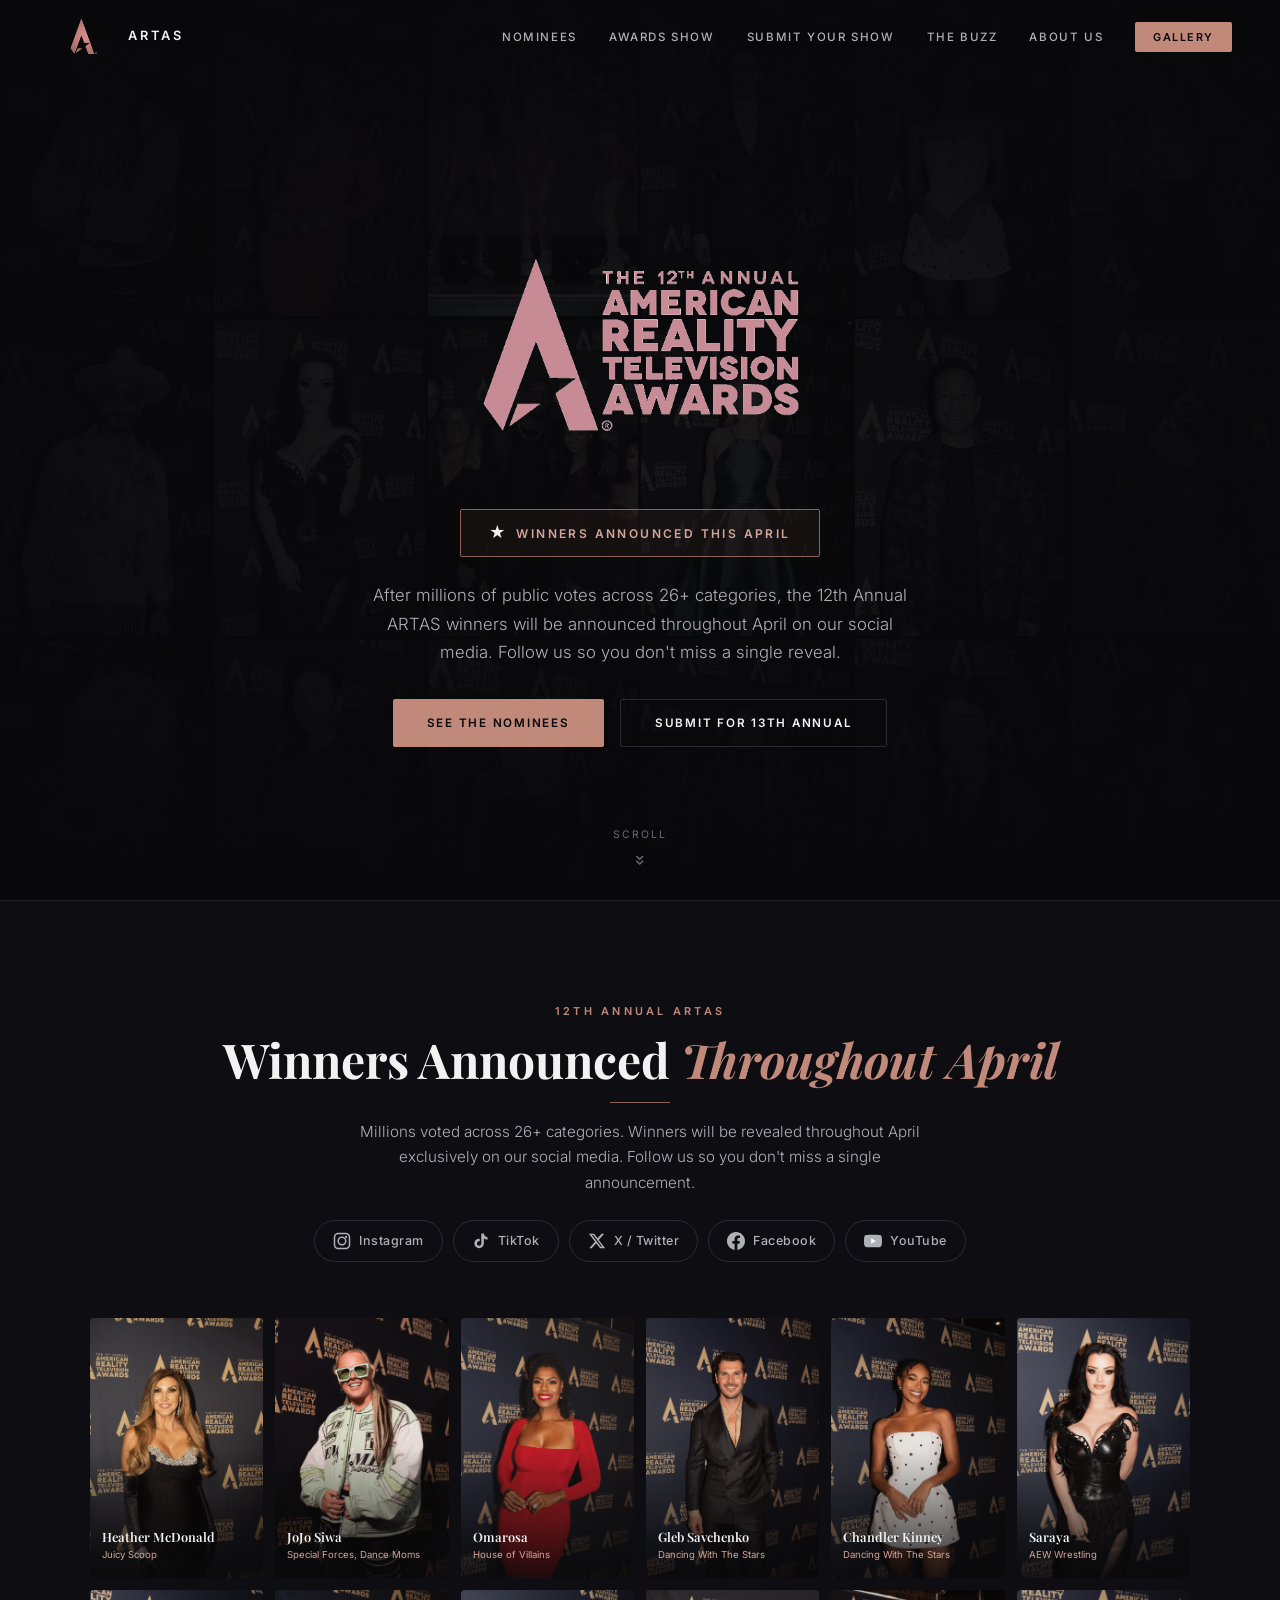
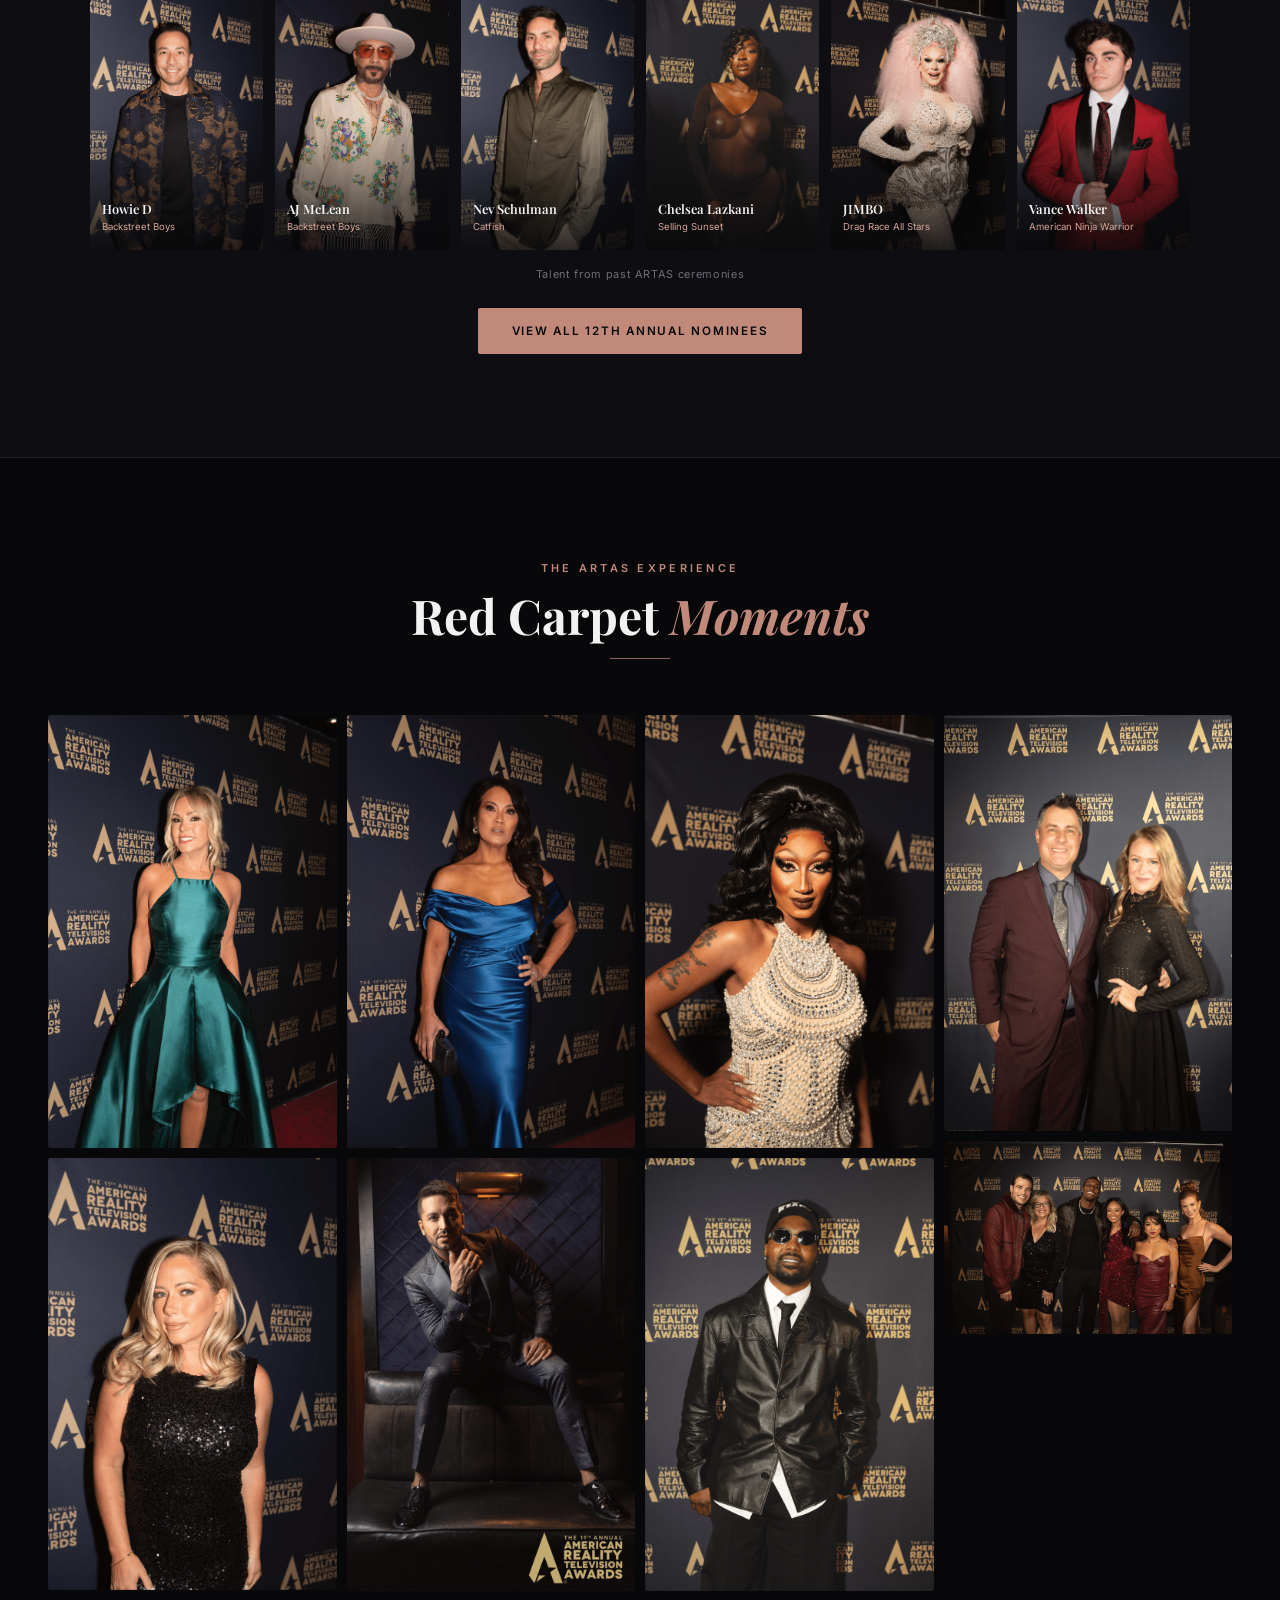
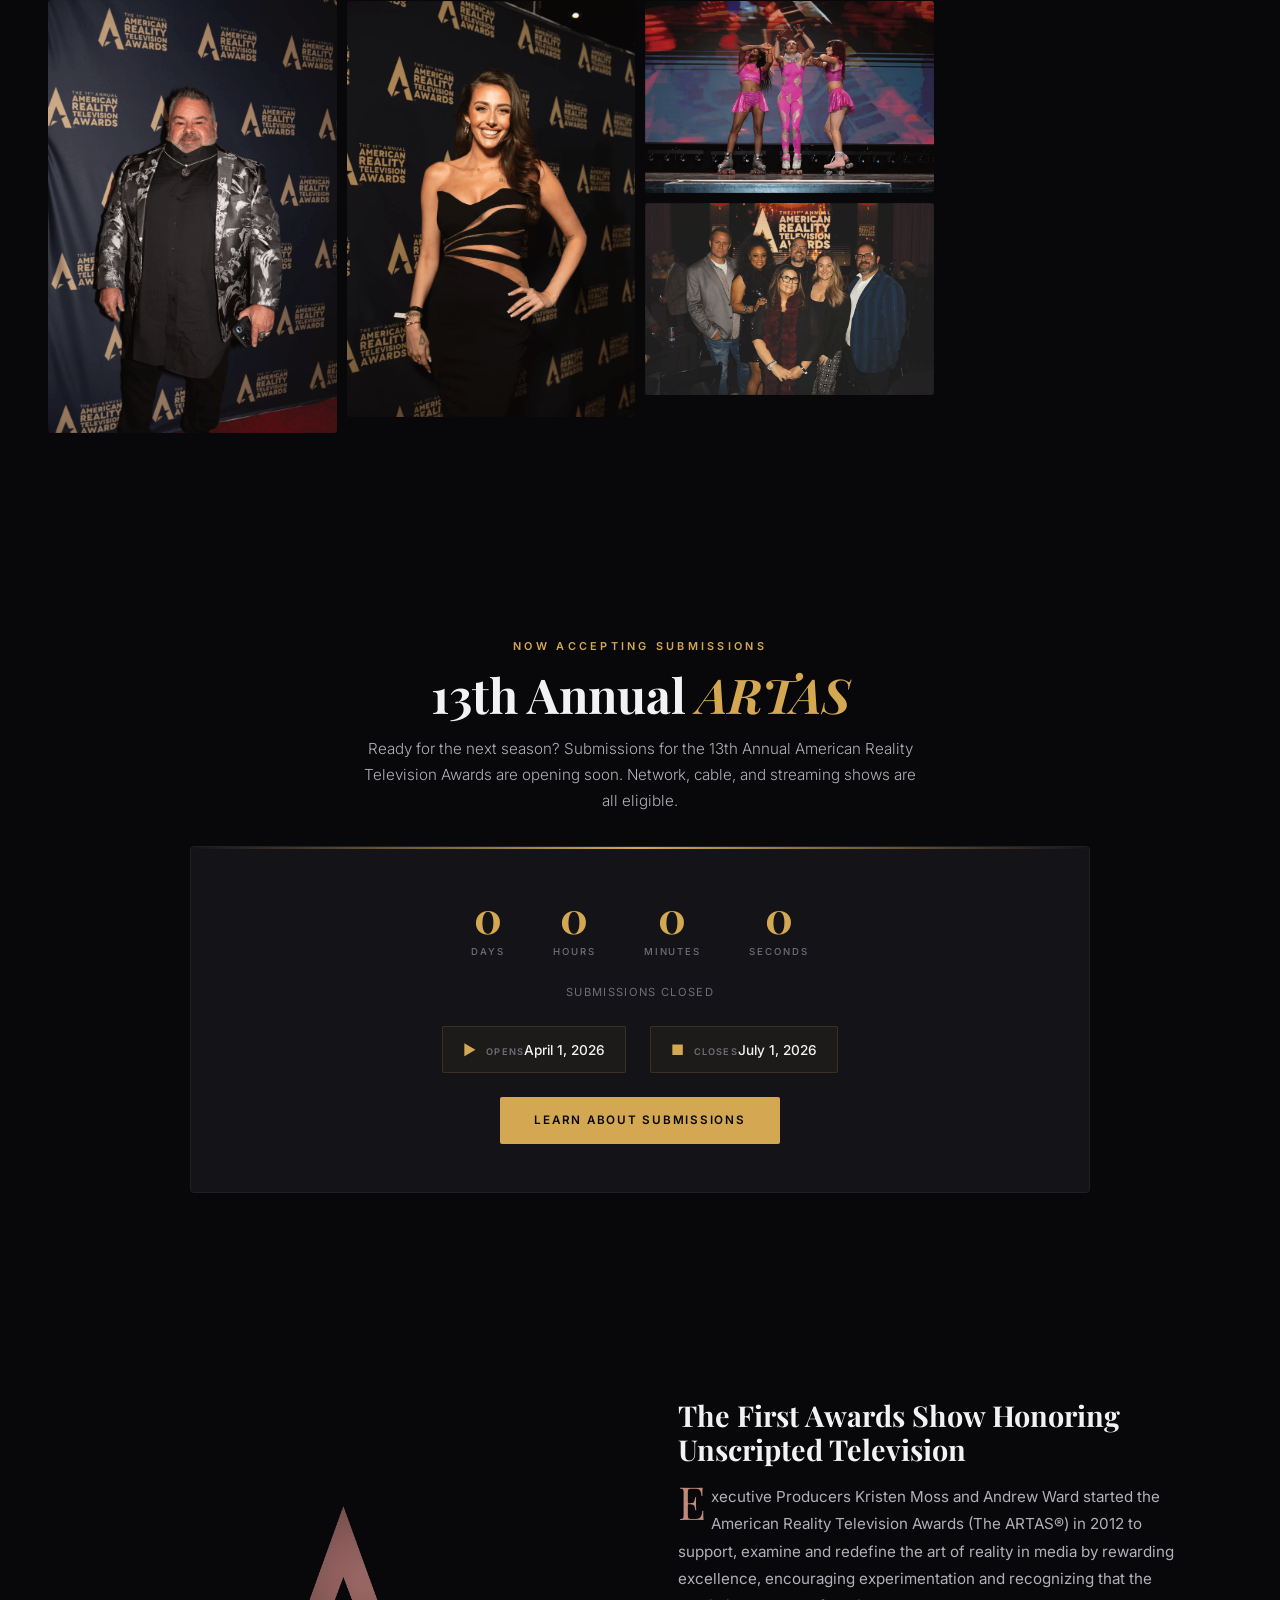
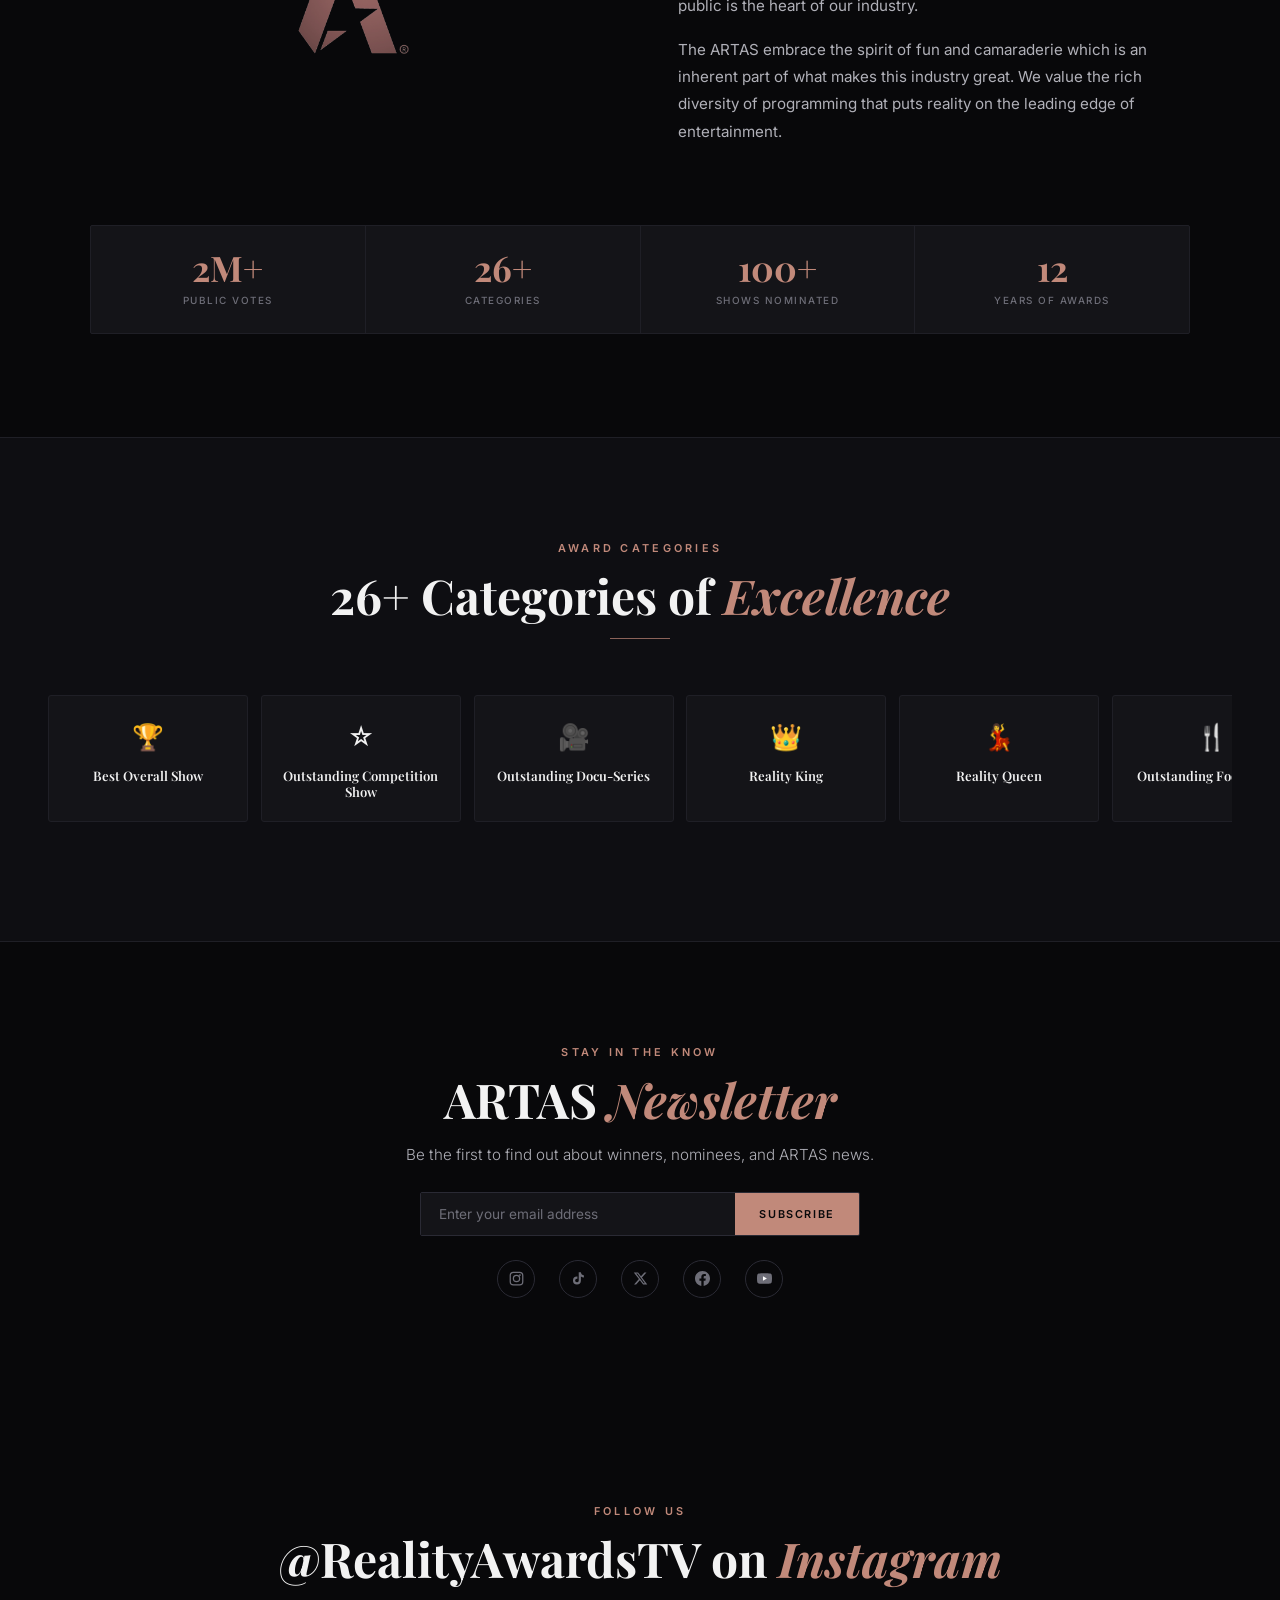
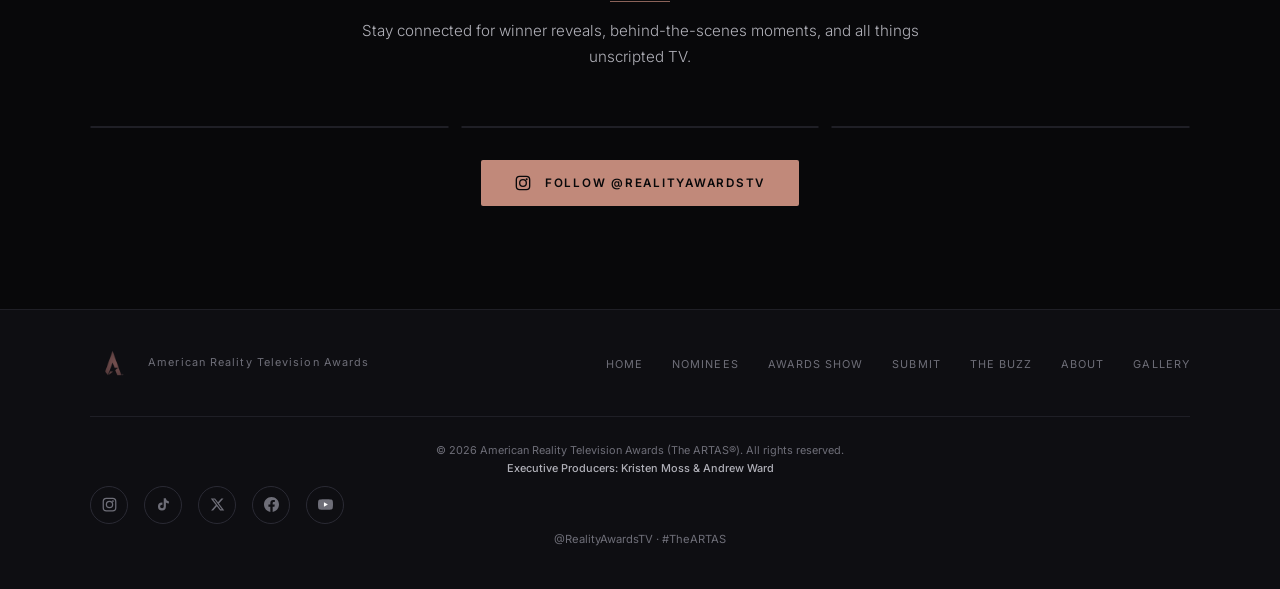
==== commit 40e521cf: "Add Instagram feed section to homepage with latest 3 posts from @realityawardstv" ====
--- a/index.html
+++ b/index.html
@@ -226,6 +226,7 @@
   .social-pill svg { width: 15px; height: 15px; }
   .footer-inner { flex-direction: column; text-align: center; }
   .footer-links { flex-wrap: wrap; justify-content: center; }
+  .ig-grid { grid-template-columns: 1fr !important; gap: 16px !important; }
 }
 @media (max-width: 480px) {
   .highlights-grid { columns: 2; column-gap: 6px; }
@@ -502,6 +503,28 @@
   </div>
 </section>
 
+<!-- INSTAGRAM FEED -->
+<section class="section instagram-feed" id="instagram">
+  <div class="section-header reveal">
+    <p class="section-label">Follow Us</p>
+    <h2 class="section-title">@RealityAwardsTV on <em>Instagram</em></h2>
+    <div class="section-divider"></div>
+    <p class="section-subtitle">Stay connected for winner reveals, behind-the-scenes moments, and all things unscripted TV.</p>
+  </div>
+  <div class="ig-grid reveal" style="max-width: 1100px; margin: 0 auto; display: grid; grid-template-columns: repeat(3, 1fr); gap: 12px;">
+    <blockquote class="instagram-media" data-instgrm-captioned data-instgrm-permalink="https://www.instagram.com/p/DWSUlbWDmrr/" data-instgrm-version="14" style="background:#08080A; border:1px solid var(--border); border-radius:8px; max-width:100%; min-width:240px; width:100%;"></blockquote>
+    <blockquote class="instagram-media" data-instgrm-captioned data-instgrm-permalink="https://www.instagram.com/reel/DU9XKz0j4y9/" data-instgrm-version="14" style="background:#08080A; border:1px solid var(--border); border-radius:8px; max-width:100%; min-width:240px; width:100%;"></blockquote>
+    <blockquote class="instagram-media" data-instgrm-captioned data-instgrm-permalink="https://www.instagram.com/reel/DVb5rC-kvUI/" data-instgrm-version="14" style="background:#08080A; border:1px solid var(--border); border-radius:8px; max-width:100%; min-width:240px; width:100%;"></blockquote>
+  </div>
+  <div style="text-align: center; margin-top: 2rem;" class="reveal">
+    <a href="https://www.instagram.com/realityawardstv/" target="_blank" class="btn btn-rose" style="gap: 8px;">
+      <svg viewBox="0 0 24 24" fill="none" stroke="currentColor" stroke-width="2" width="16" height="16" style="display: inline-block; vertical-align: middle; margin-right: 6px;"><rect x="2" y="2" width="20" height="20" rx="5"/><circle cx="12" cy="12" r="5"/><circle cx="17.5" cy="6.5" r="1.5" fill="currentColor" stroke="none"/></svg>
+      Follow @RealityAwardsTV
+    </a>
+  </div>
+</section>
+<script async src="//www.instagram.com/embed.js"></script>
+
 <!-- FOOTER -->
 <footer class="footer">
   <div class="footer-inner">
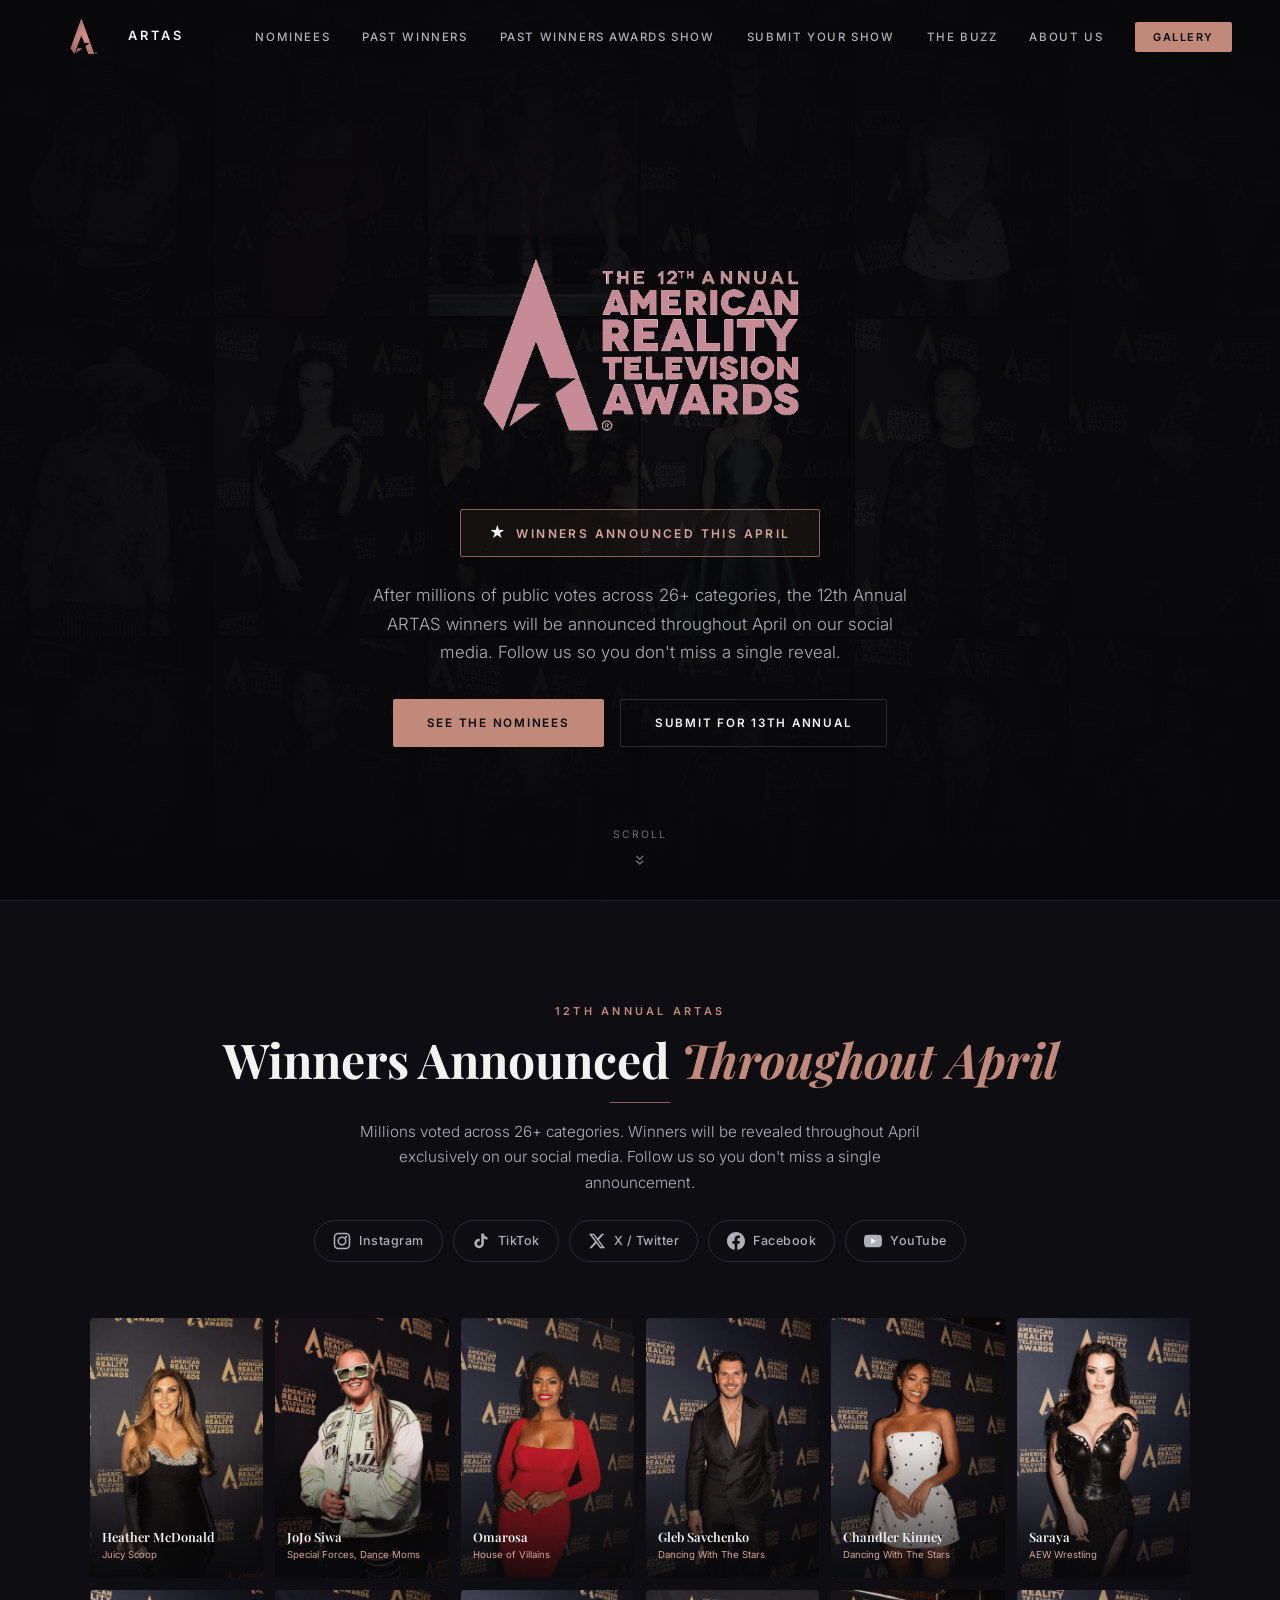
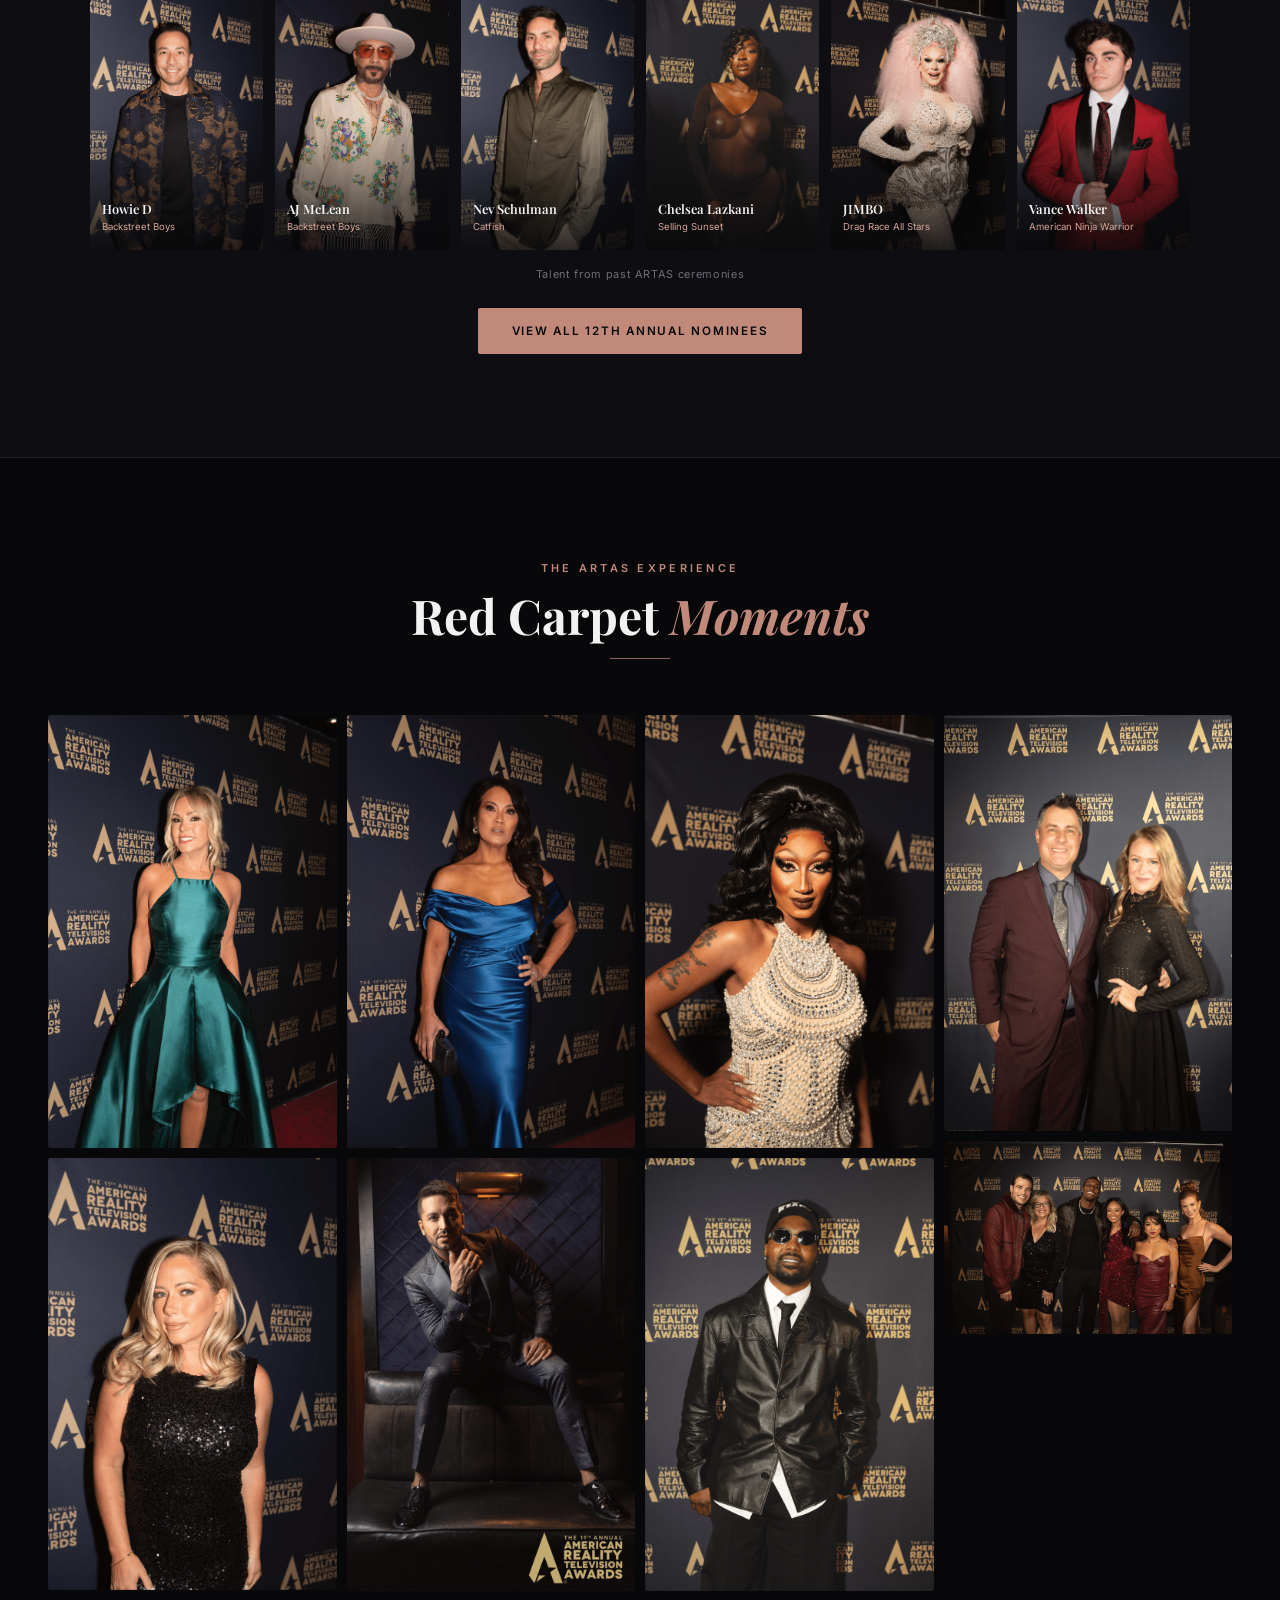
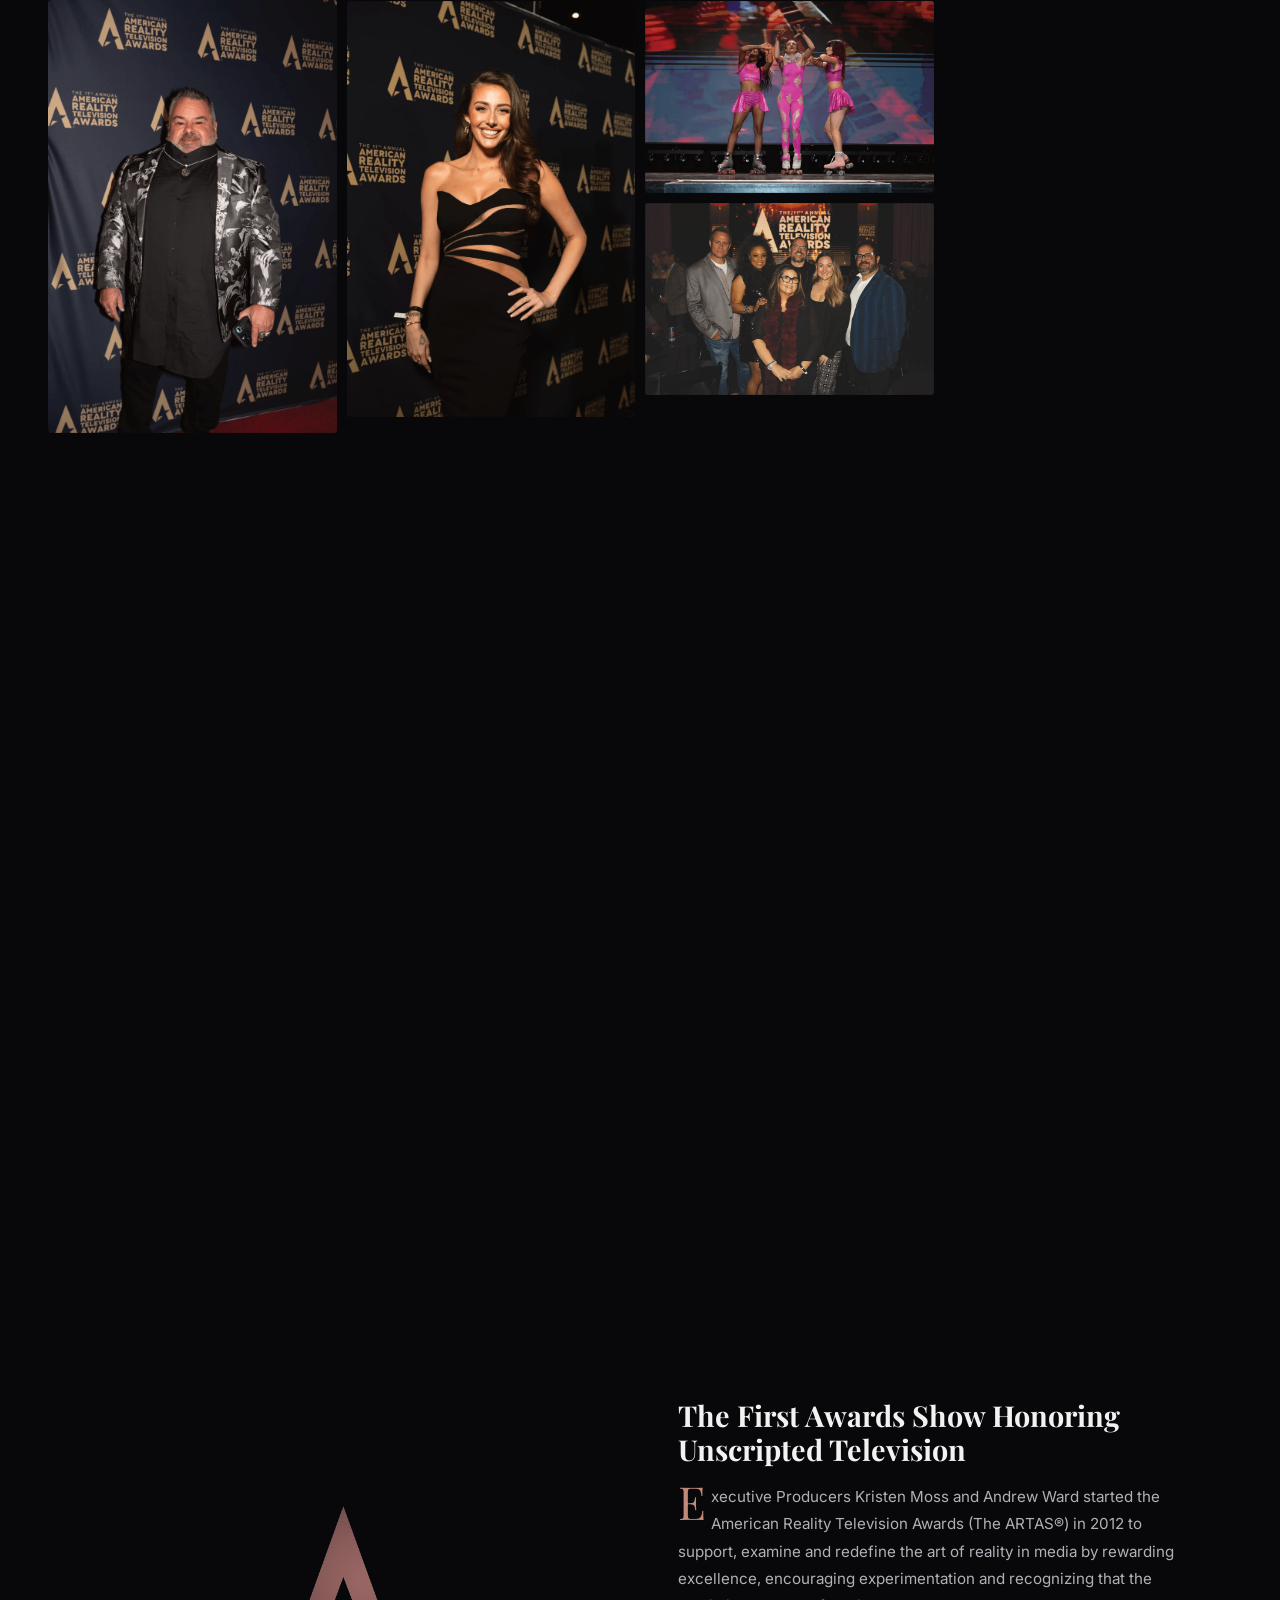
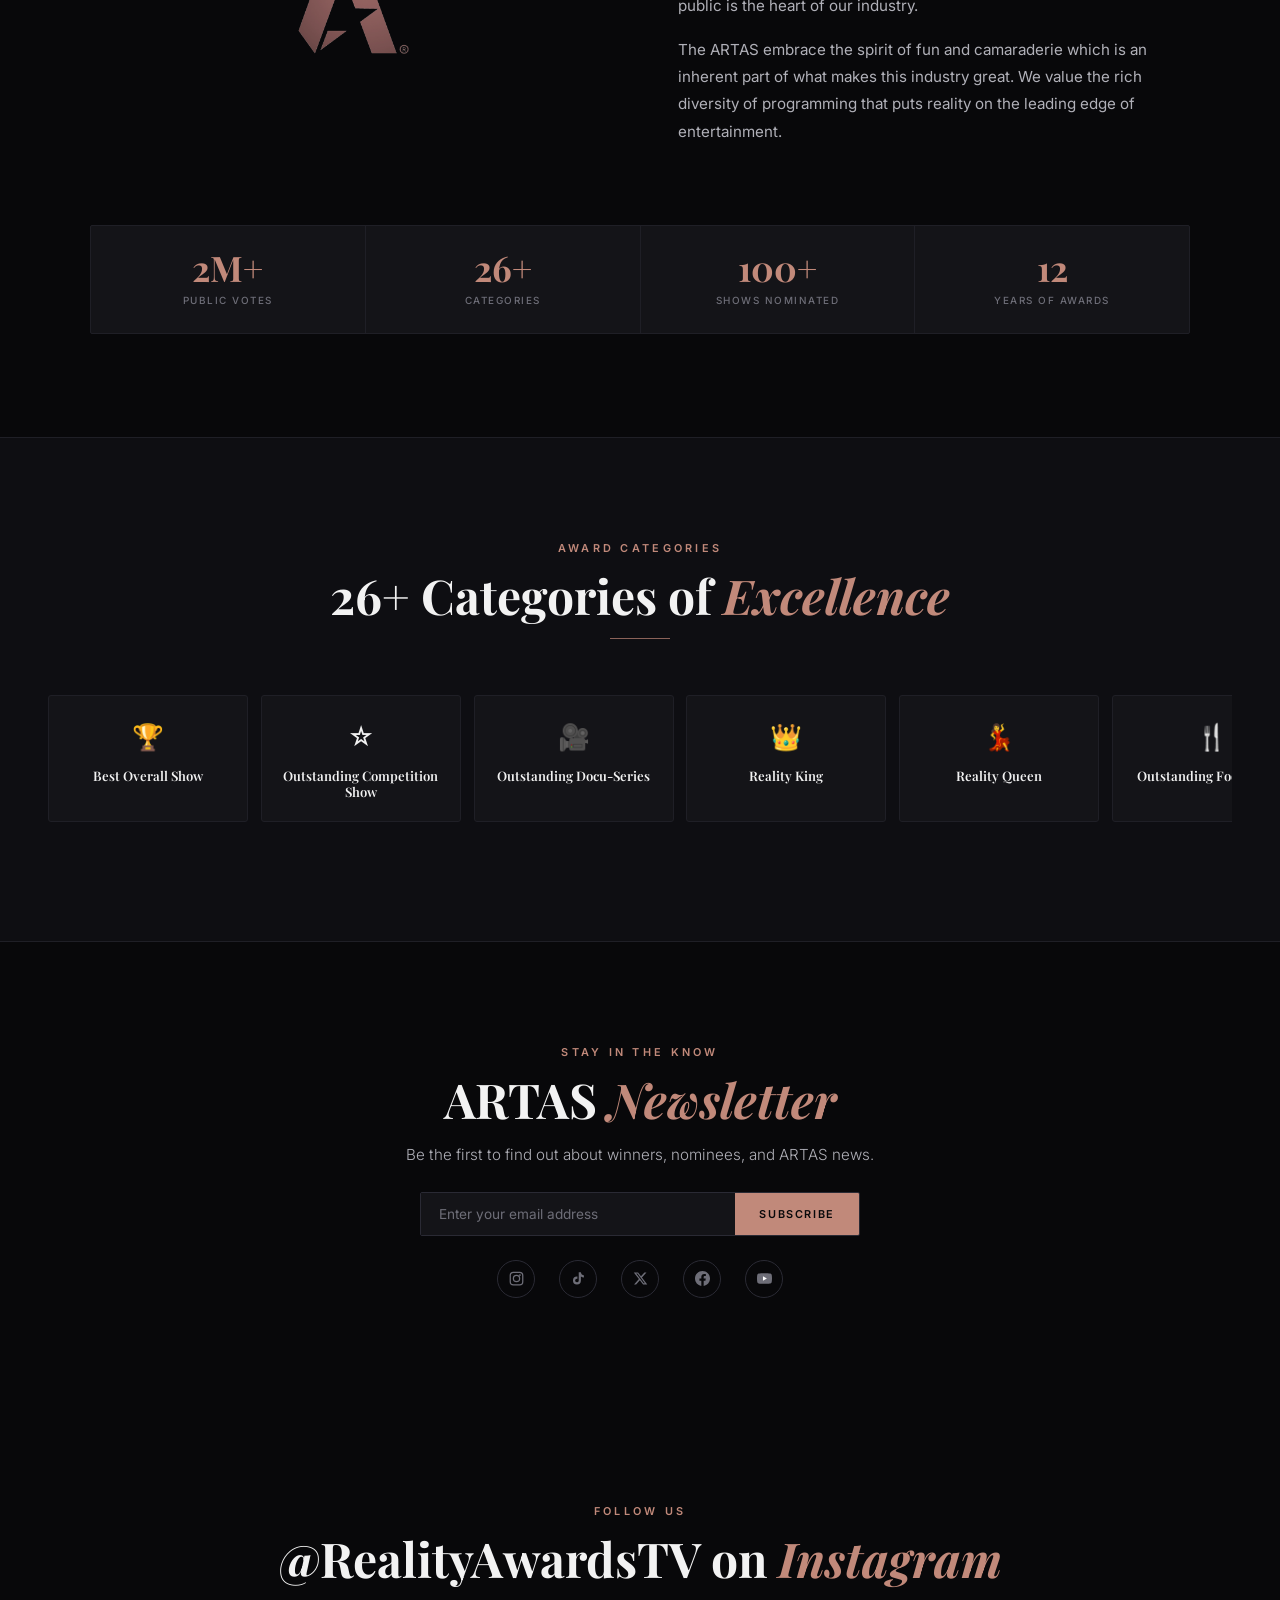
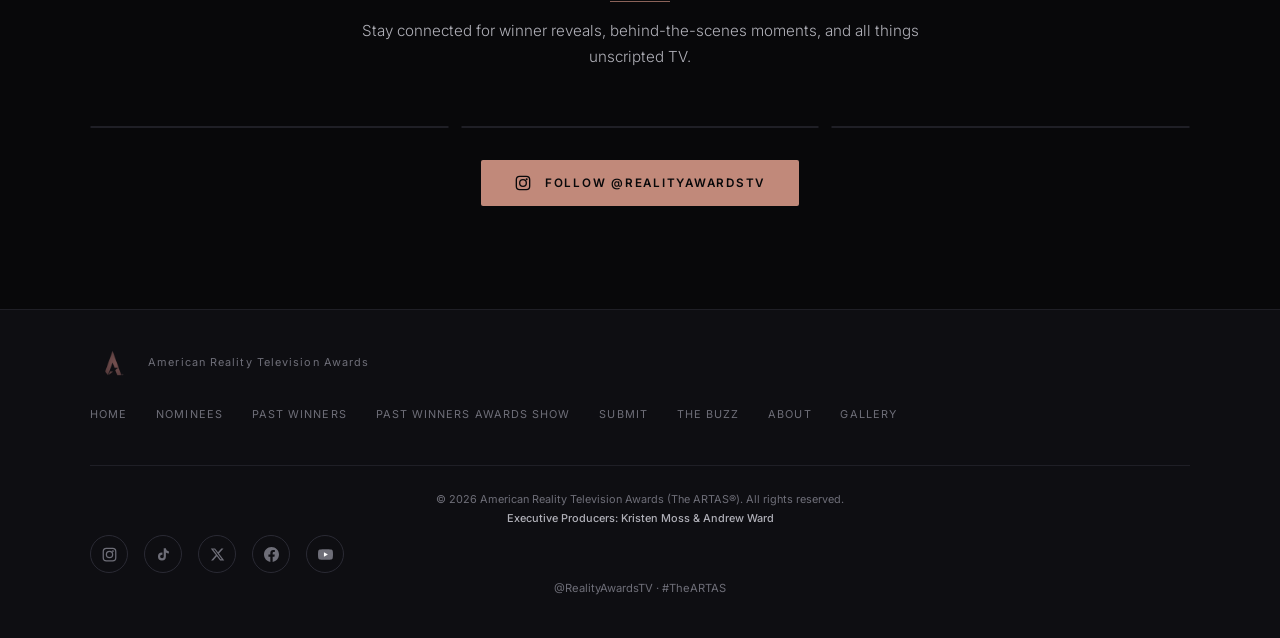
==== commit aa353d3d: "Add Past Winners page (10 years of winners) and update nav across all pages" ====
--- a/index.html
+++ b/index.html
@@ -249,7 +249,9 @@
   </a>
   <ul class="nav-links">
     <li><a href="nominees.html">Nominees</a></li>
-    <li><a href="awards-show.html">Awards Show</a></li>
+    <li><a href="past-winners.html">Past Winners</a></li>
+    <li><a href="past-winners.html">Past Winners</a>
+  <a href="awards-show.html">Awards Show</a></li>
     <li><a href="submit.html">Submit Your Show</a></li>
     <li><a href="the-buzz.html">The Buzz</a></li>
     <li><a href="about.html">About Us</a></li>
@@ -261,6 +263,7 @@
 <div class="mobile-overlay" id="mobileMenu">
   <button class="mobile-close" id="mobileClose" aria-label="Close menu">&times;</button>
   <a href="nominees.html" onclick="closeMobile()">Nominees</a>
+  <a href="past-winners.html" onclick="closeMobile()">Past Winners</a>
   <a href="awards-show.html" onclick="closeMobile()">Awards Show</a>
   <a href="submit.html" onclick="closeMobile()">Submit Your Show</a>
   <a href="the-buzz.html" onclick="closeMobile()">The Buzz</a>
@@ -532,7 +535,9 @@
     <ul class="footer-links">
       <li><a href="index.html">Home</a></li>
       <li><a href="nominees.html">Nominees</a></li>
-      <li><a href="awards-show.html">Awards Show</a></li>
+      <li><a href="past-winners.html">Past Winners</a></li>
+    <li><a href="past-winners.html">Past Winners</a>
+  <a href="awards-show.html">Awards Show</a></li>
       <li><a href="submit.html">Submit</a></li>
       <li><a href="the-buzz.html">The Buzz</a></li>
       <li><a href="about.html">About</a></li>
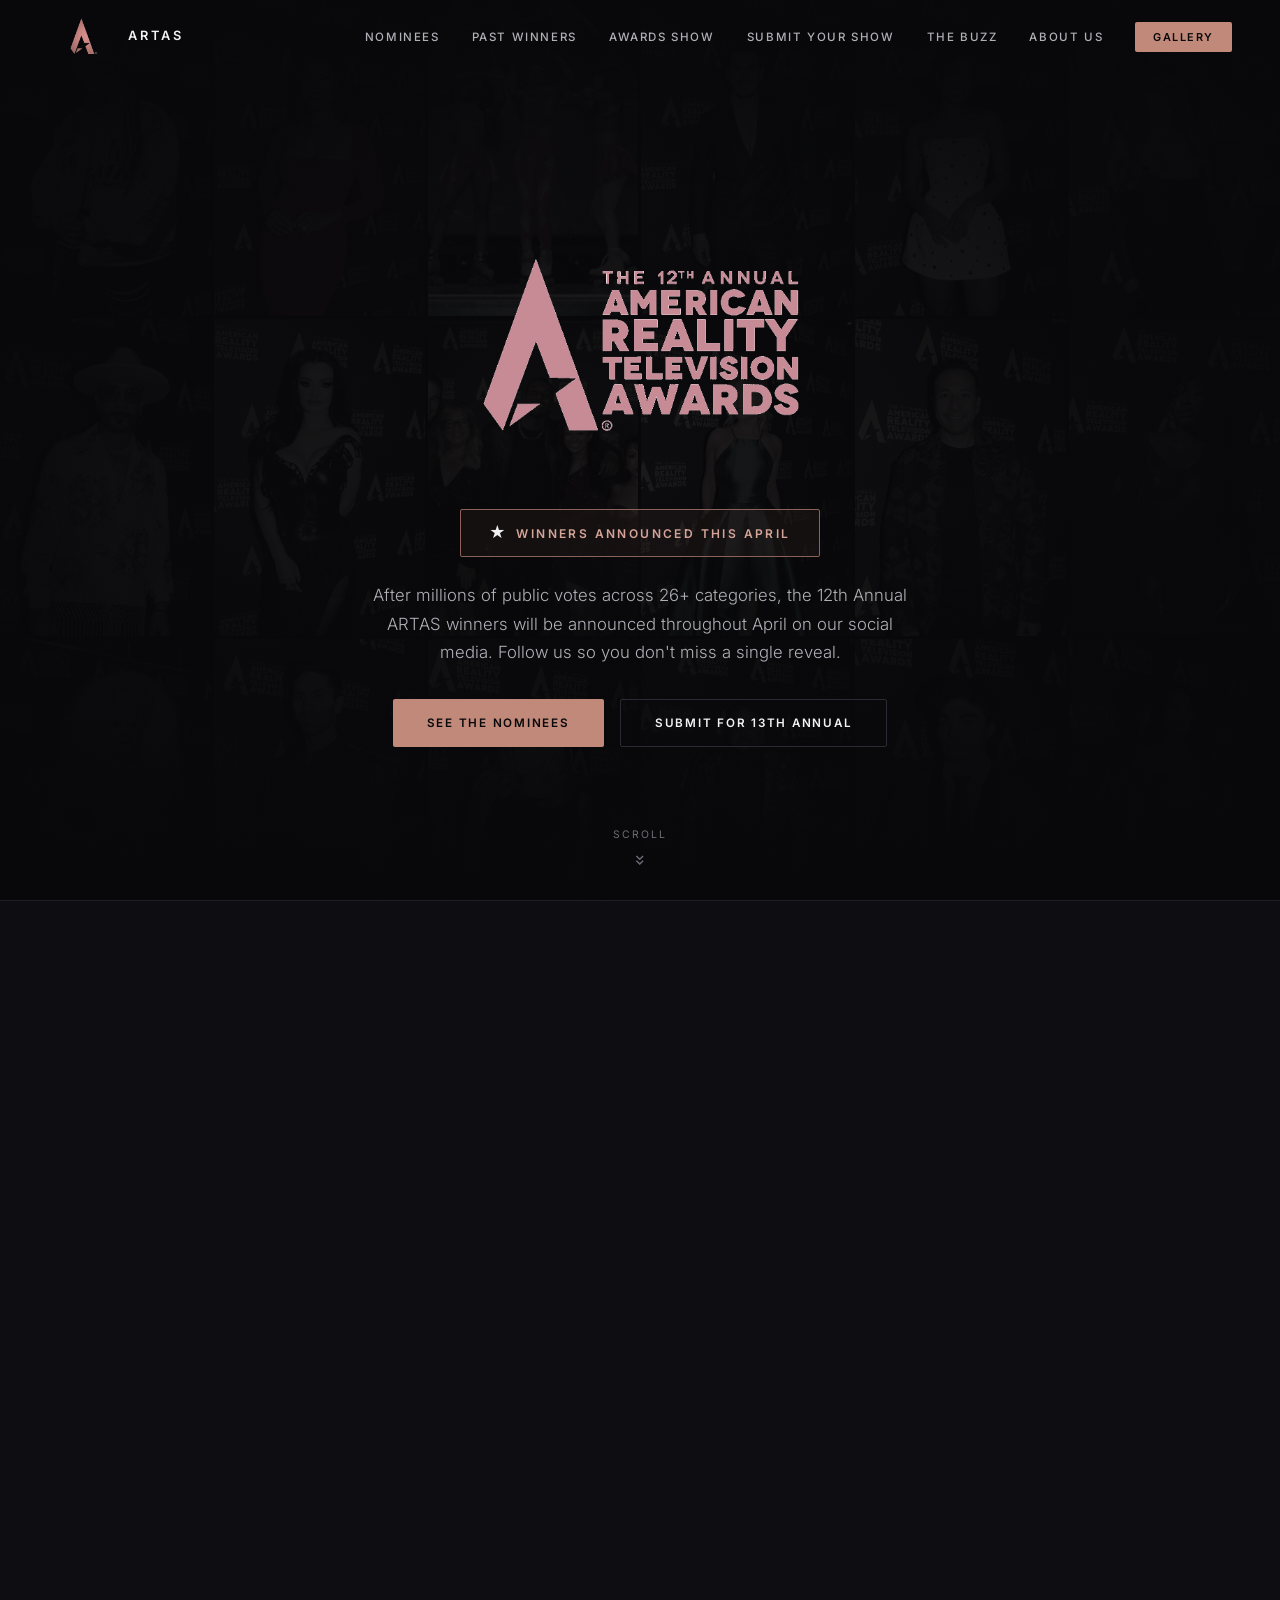
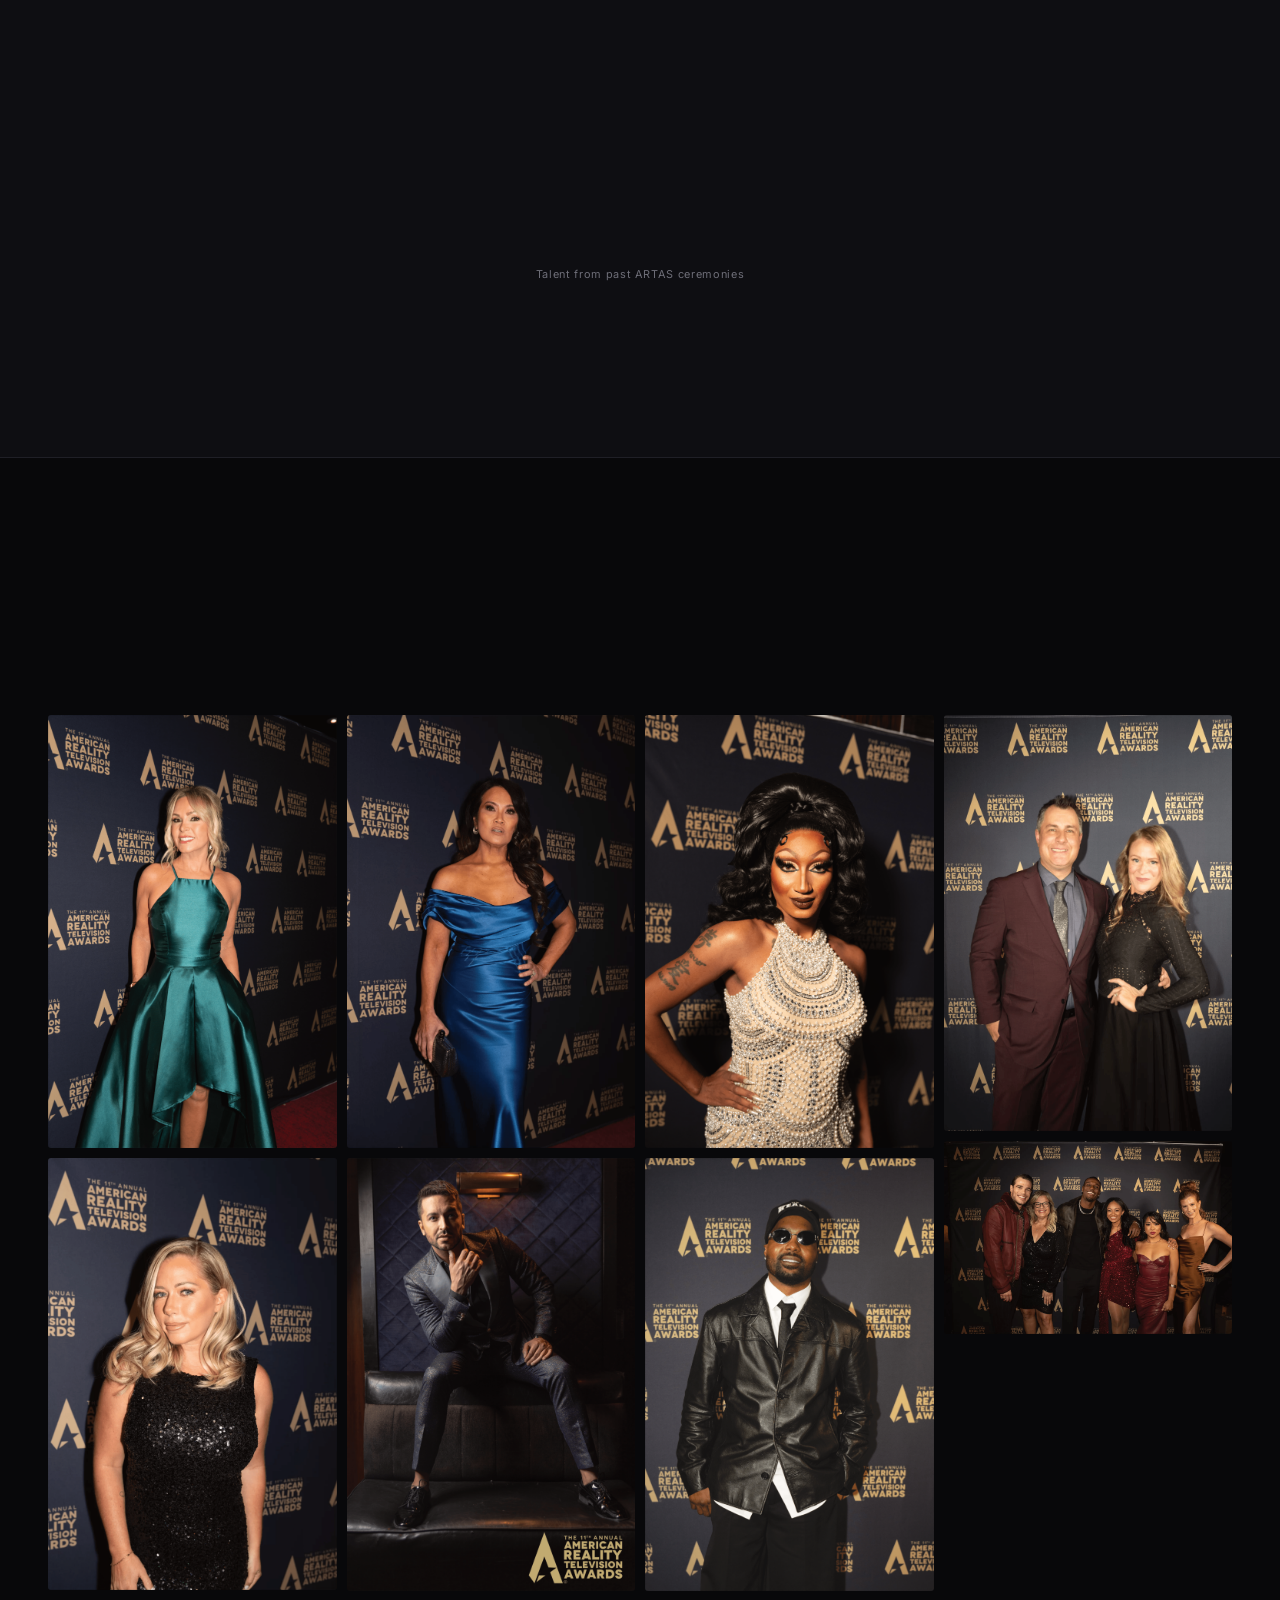
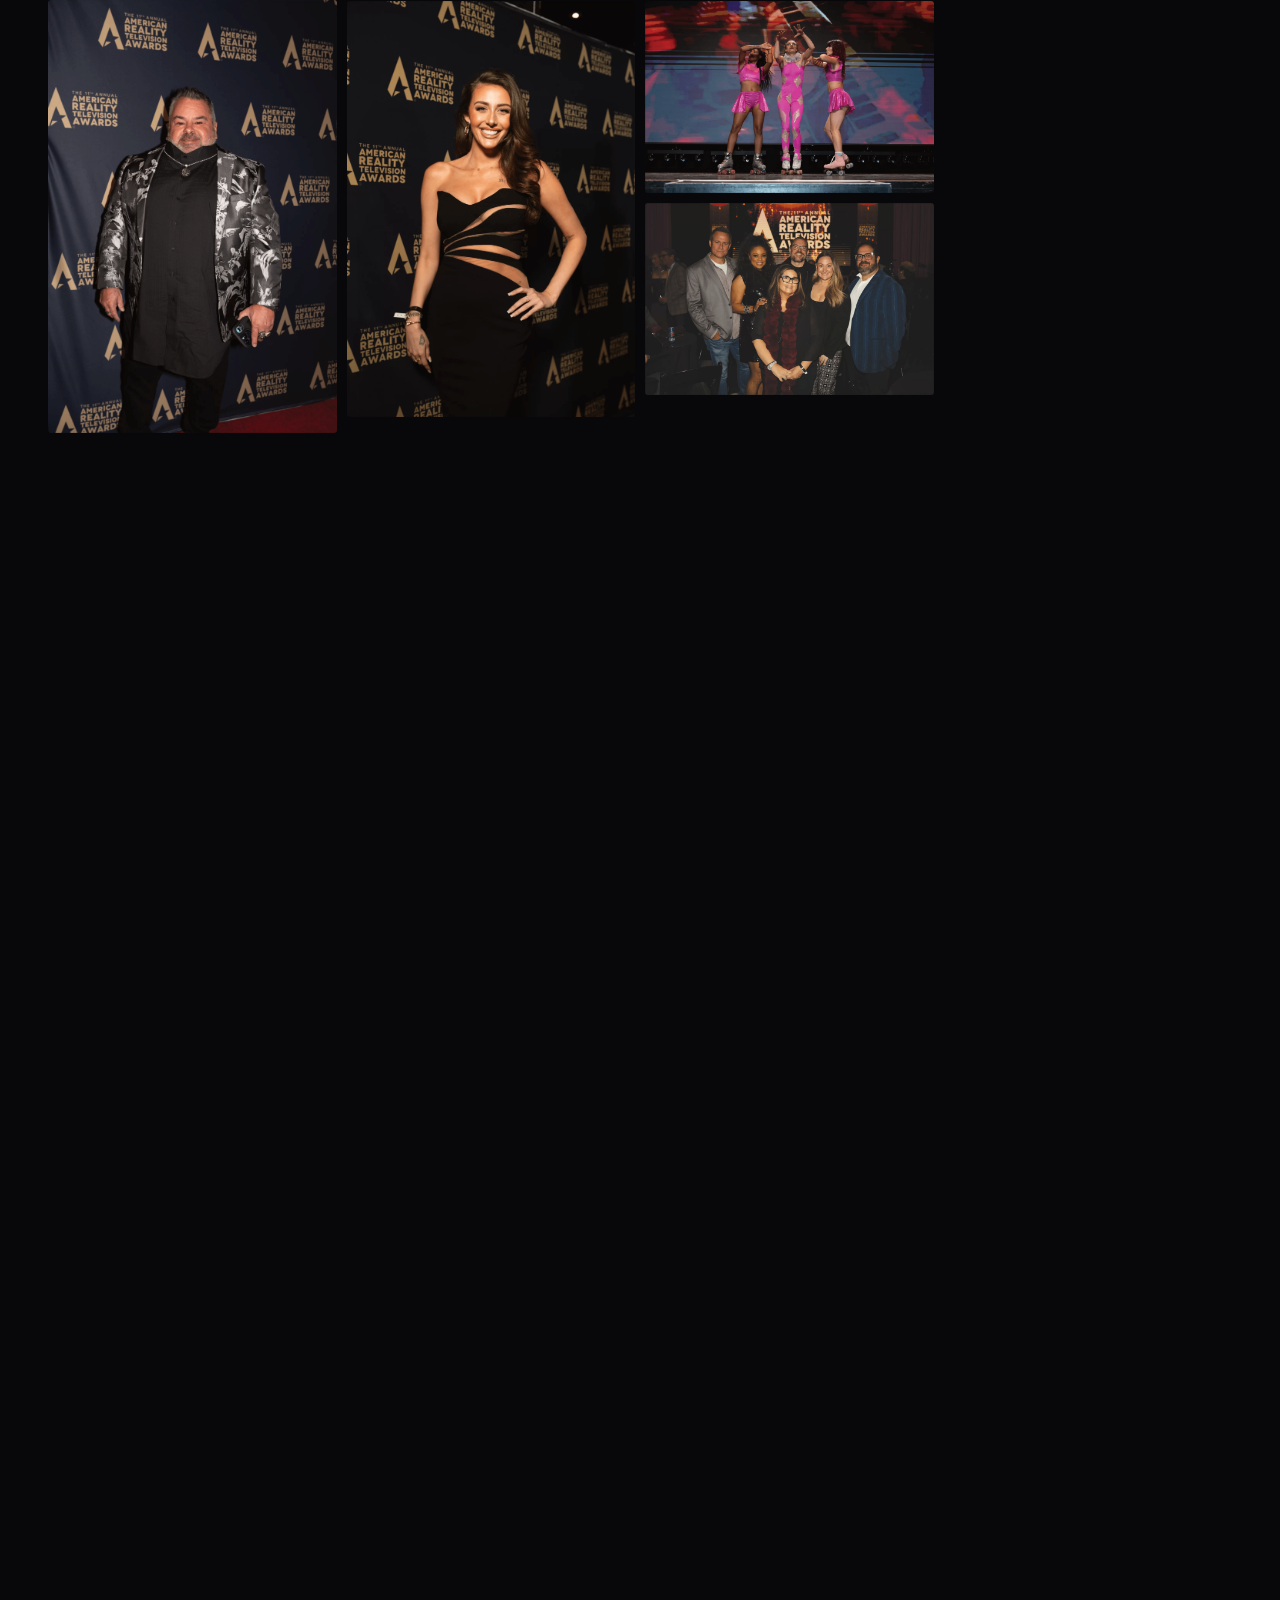
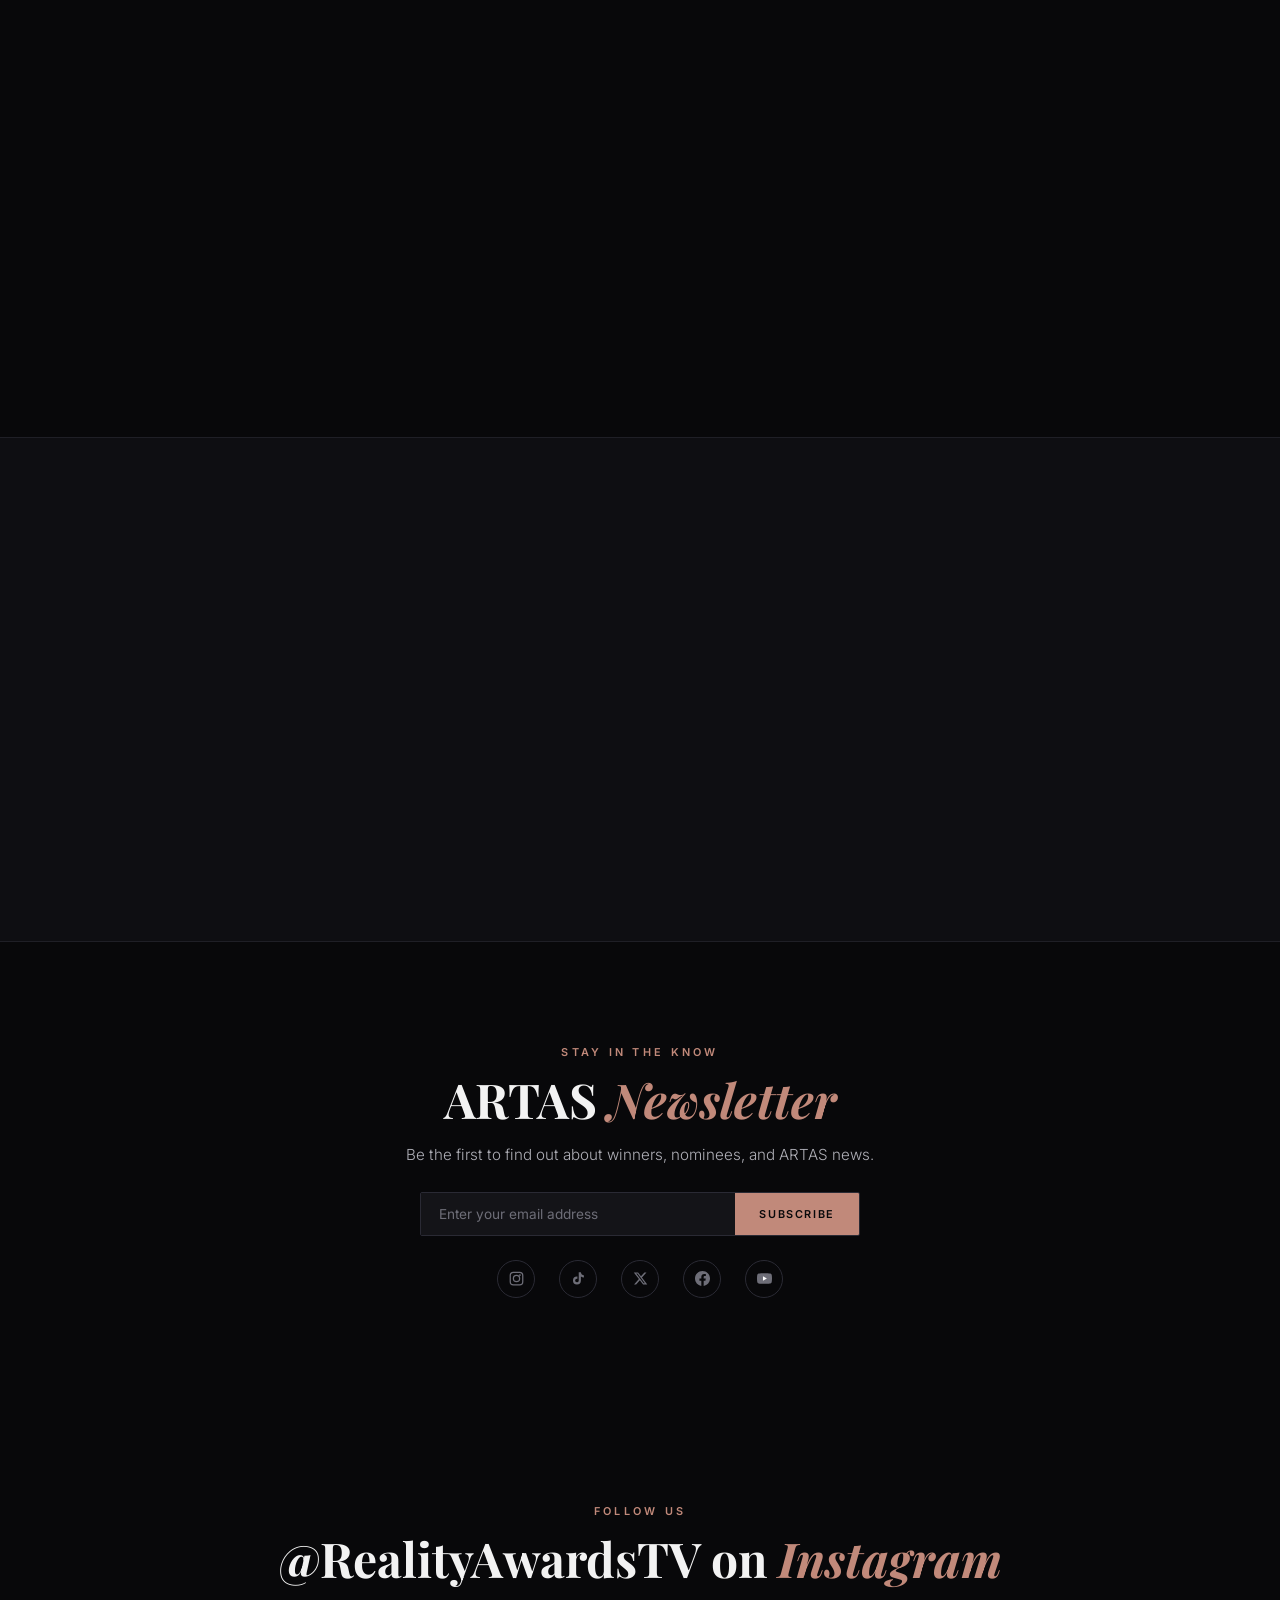
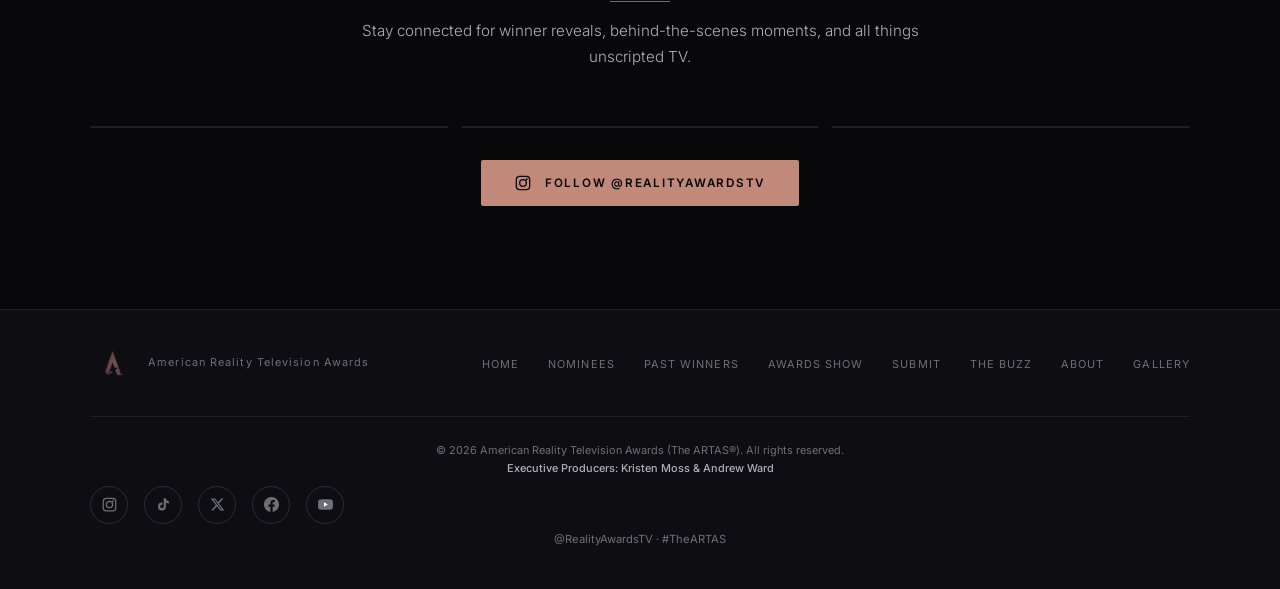
==== commit 82a6b399: "Fix nav: Past Winners properly added to all pages" ====
--- a/index.html
+++ b/index.html
@@ -250,8 +250,7 @@
   <ul class="nav-links">
     <li><a href="nominees.html">Nominees</a></li>
     <li><a href="past-winners.html">Past Winners</a></li>
-    <li><a href="past-winners.html">Past Winners</a>
-  <a href="awards-show.html">Awards Show</a></li>
+      <li><a href="awards-show.html">Awards Show</a></li>
     <li><a href="submit.html">Submit Your Show</a></li>
     <li><a href="the-buzz.html">The Buzz</a></li>
     <li><a href="about.html">About Us</a></li>
@@ -536,8 +535,7 @@
       <li><a href="index.html">Home</a></li>
       <li><a href="nominees.html">Nominees</a></li>
       <li><a href="past-winners.html">Past Winners</a></li>
-    <li><a href="past-winners.html">Past Winners</a>
-  <a href="awards-show.html">Awards Show</a></li>
+      <li><a href="awards-show.html">Awards Show</a></li>
       <li><a href="submit.html">Submit</a></li>
       <li><a href="the-buzz.html">The Buzz</a></li>
       <li><a href="about.html">About</a></li>
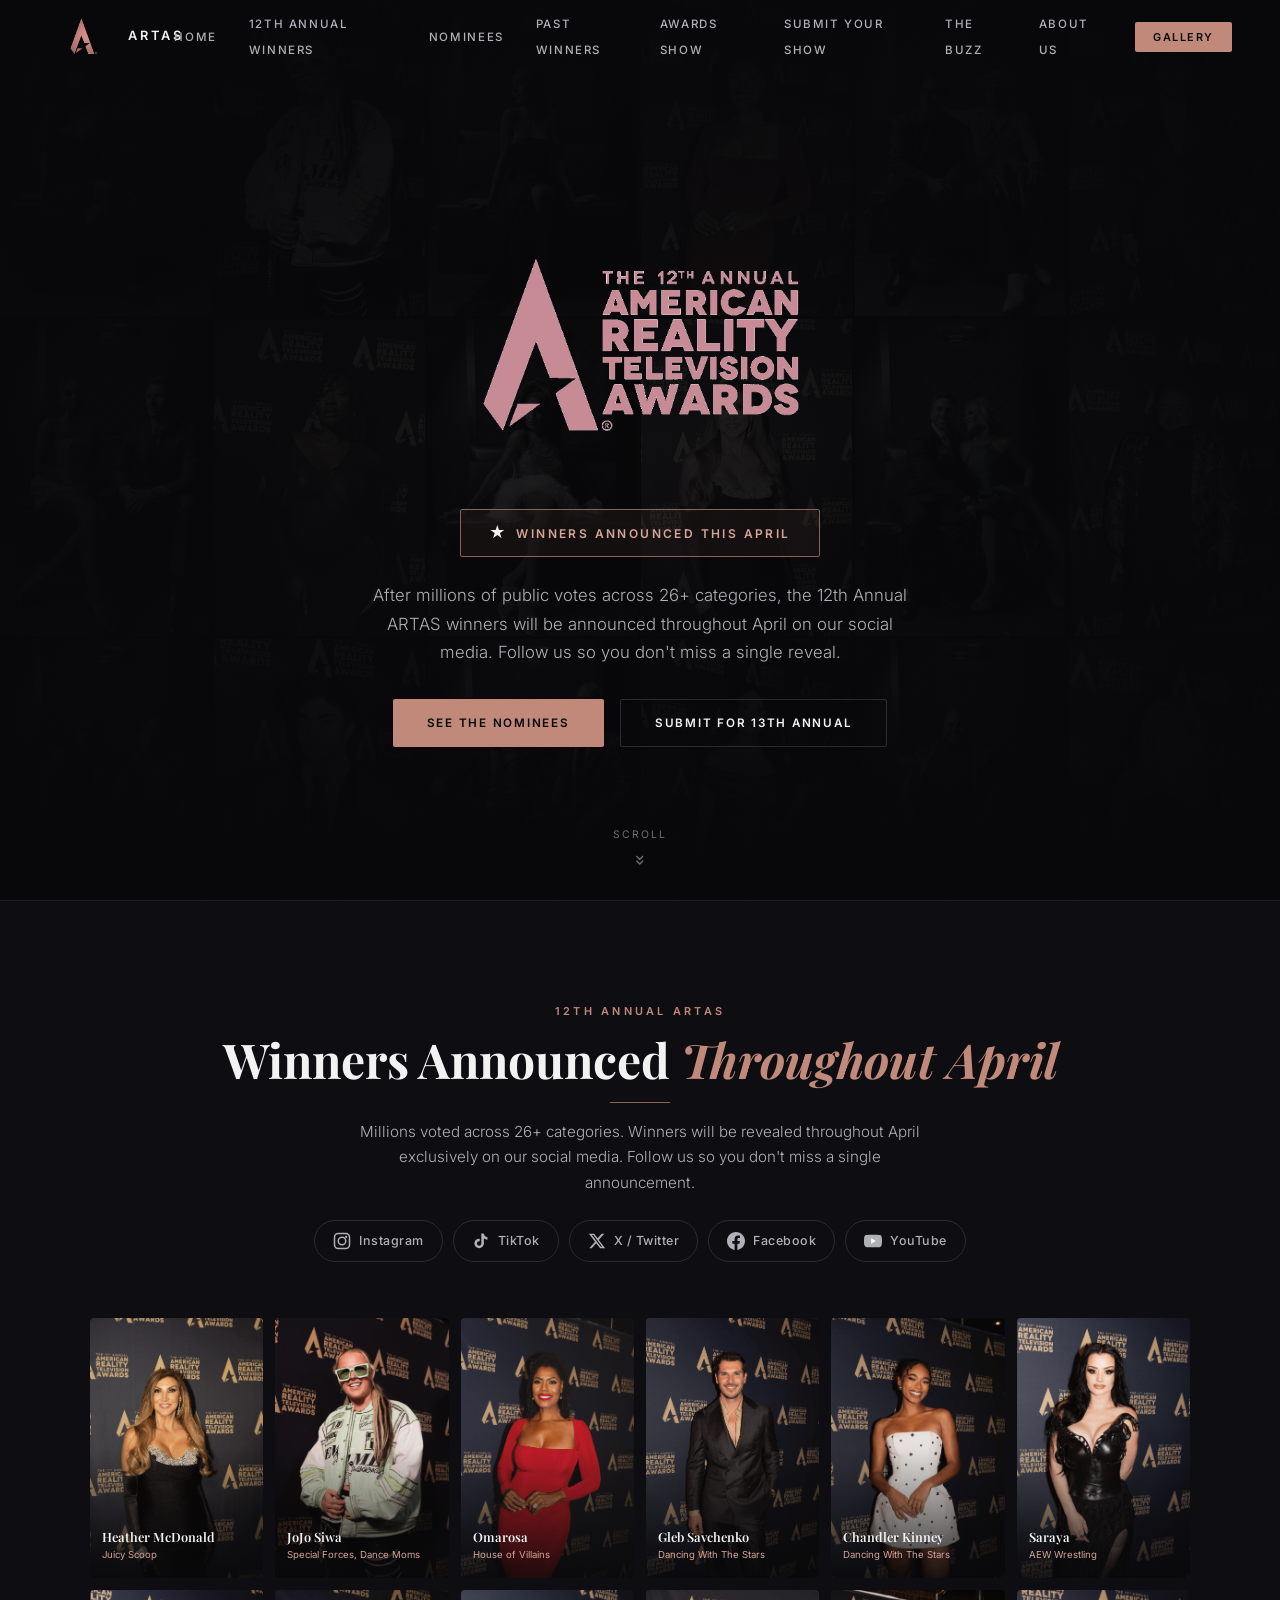
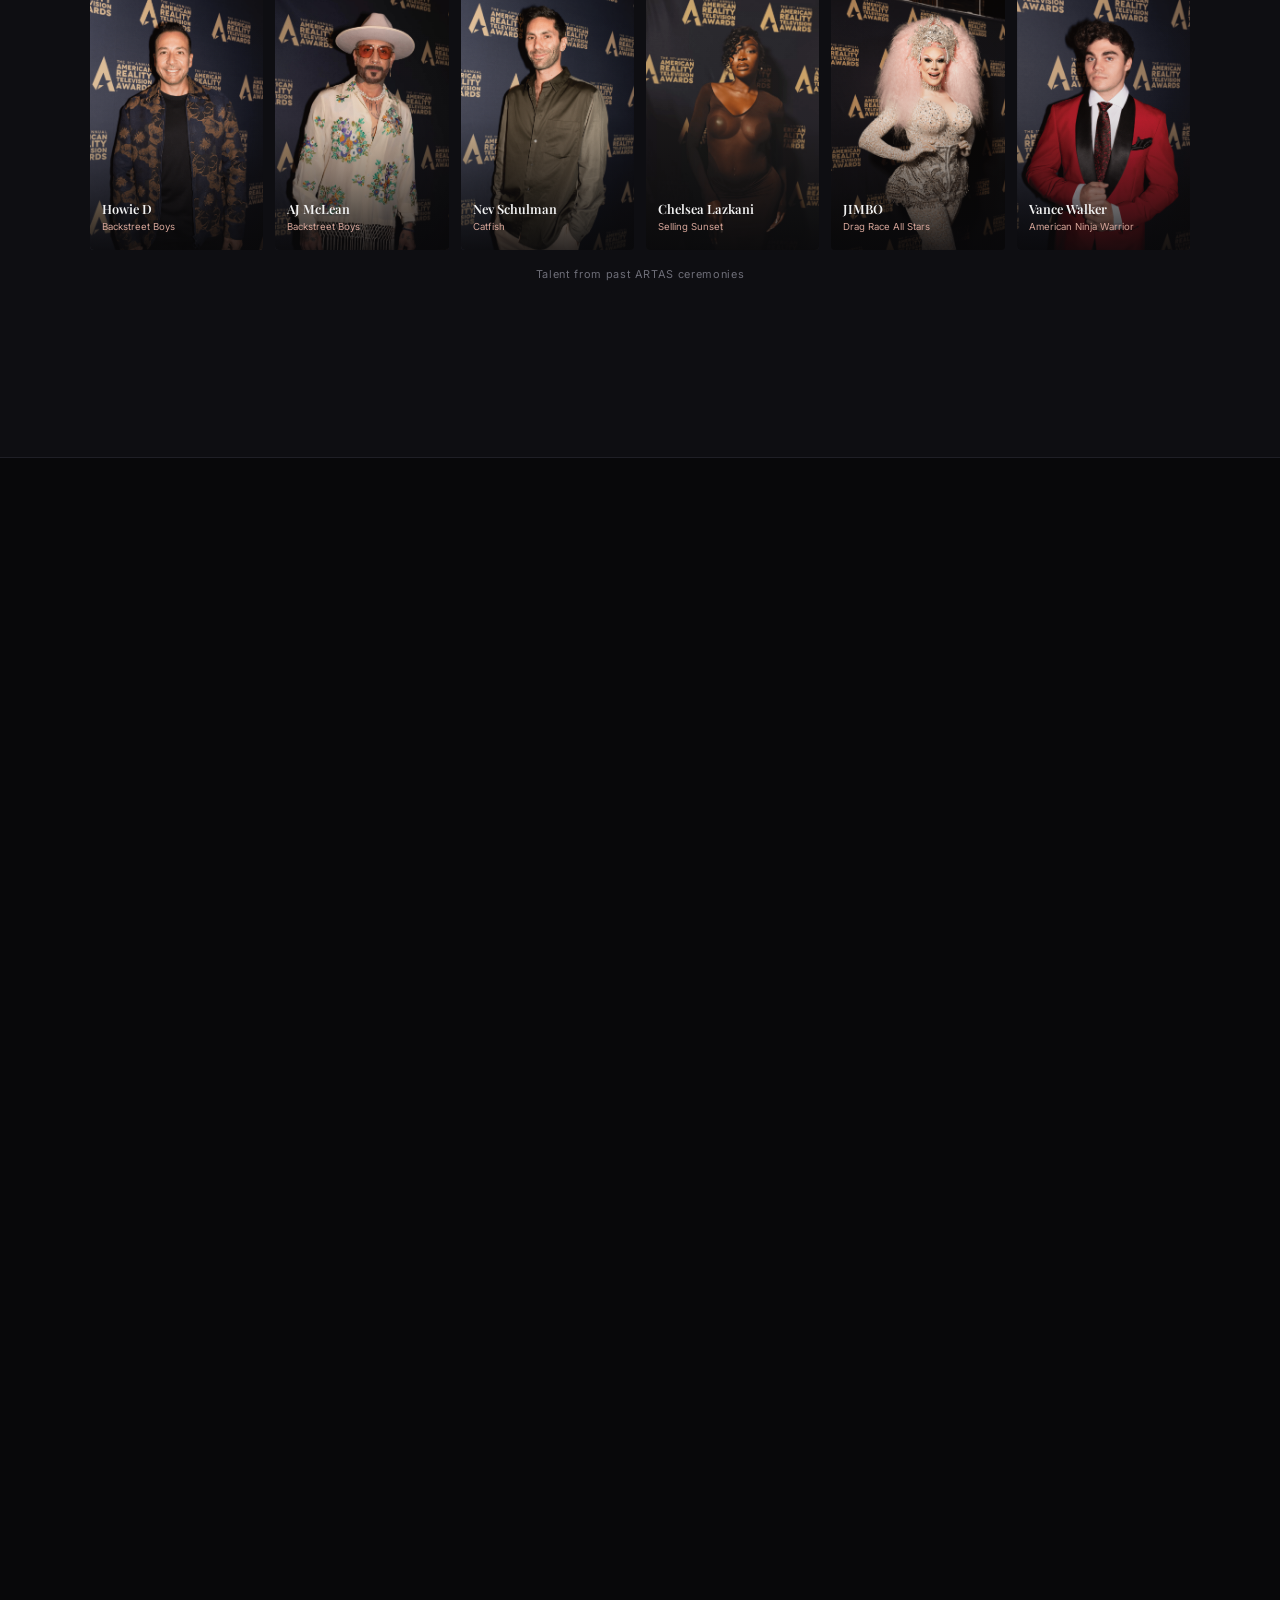
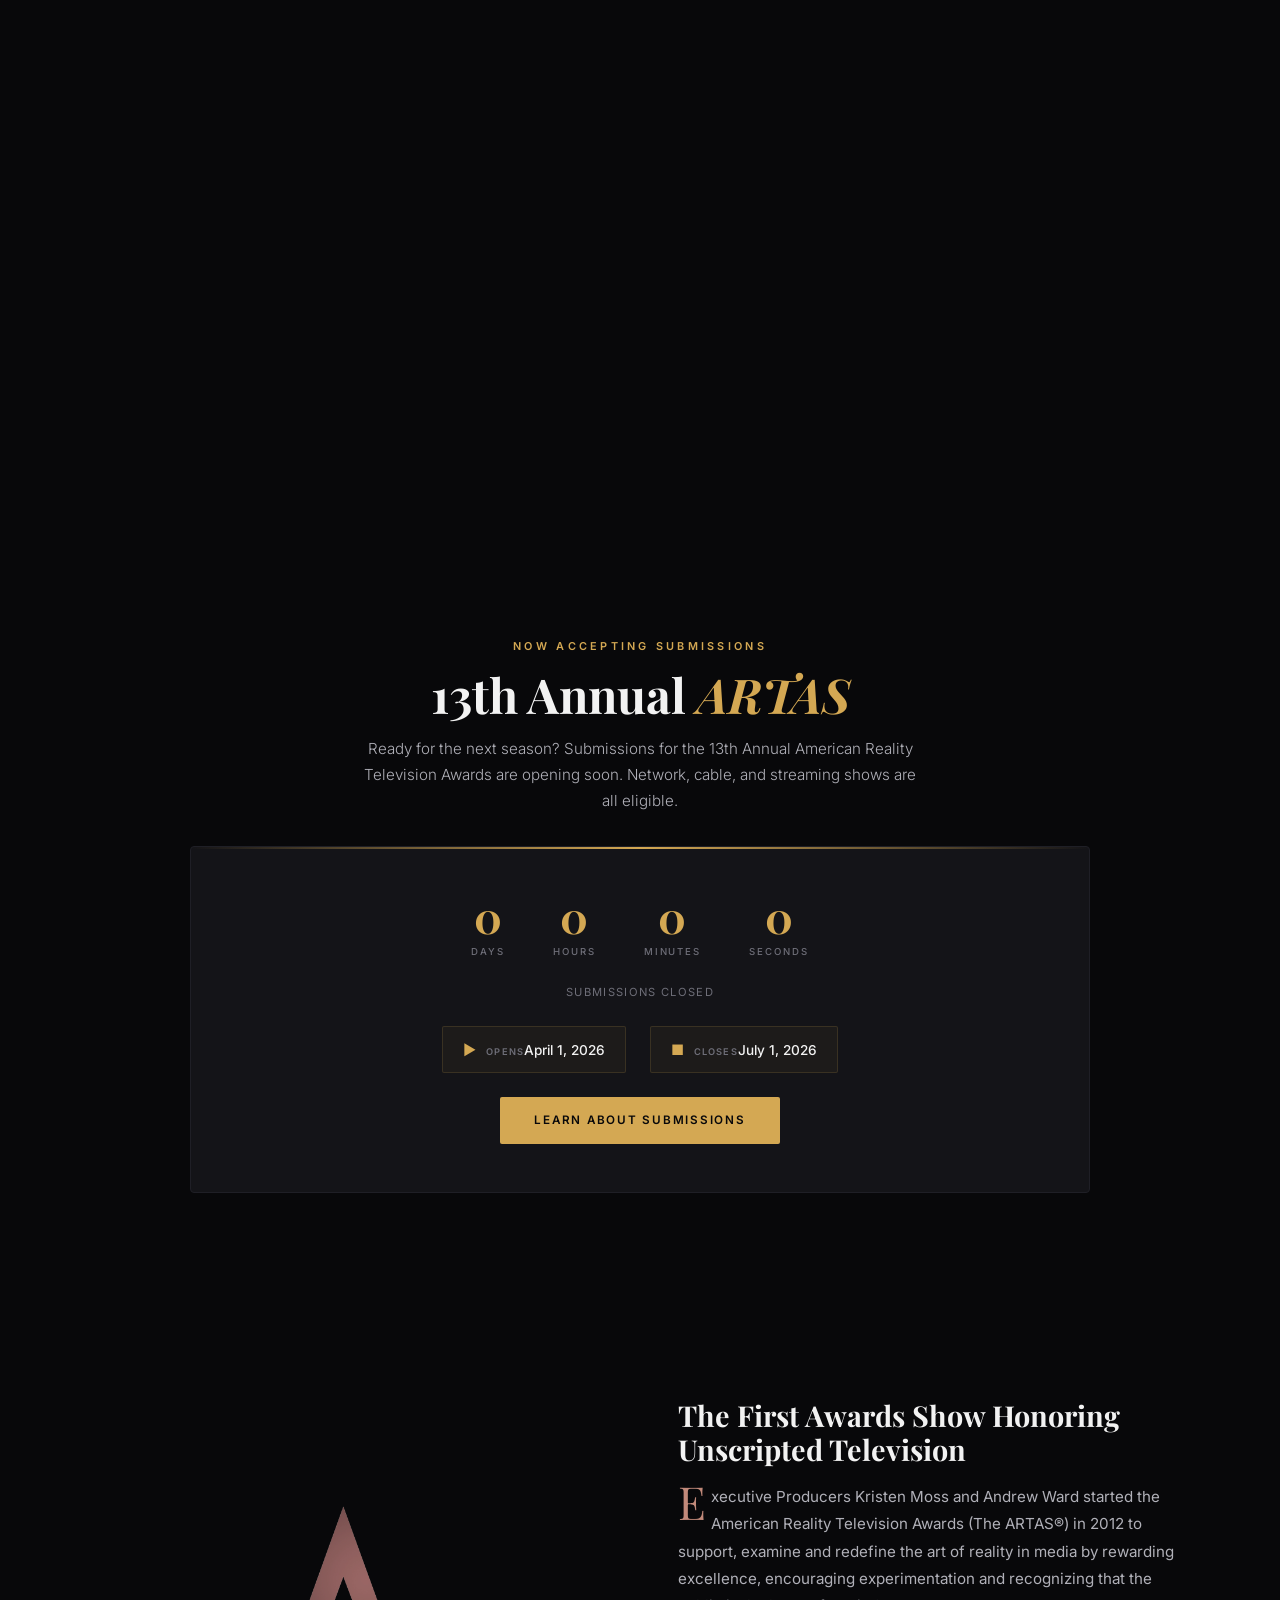
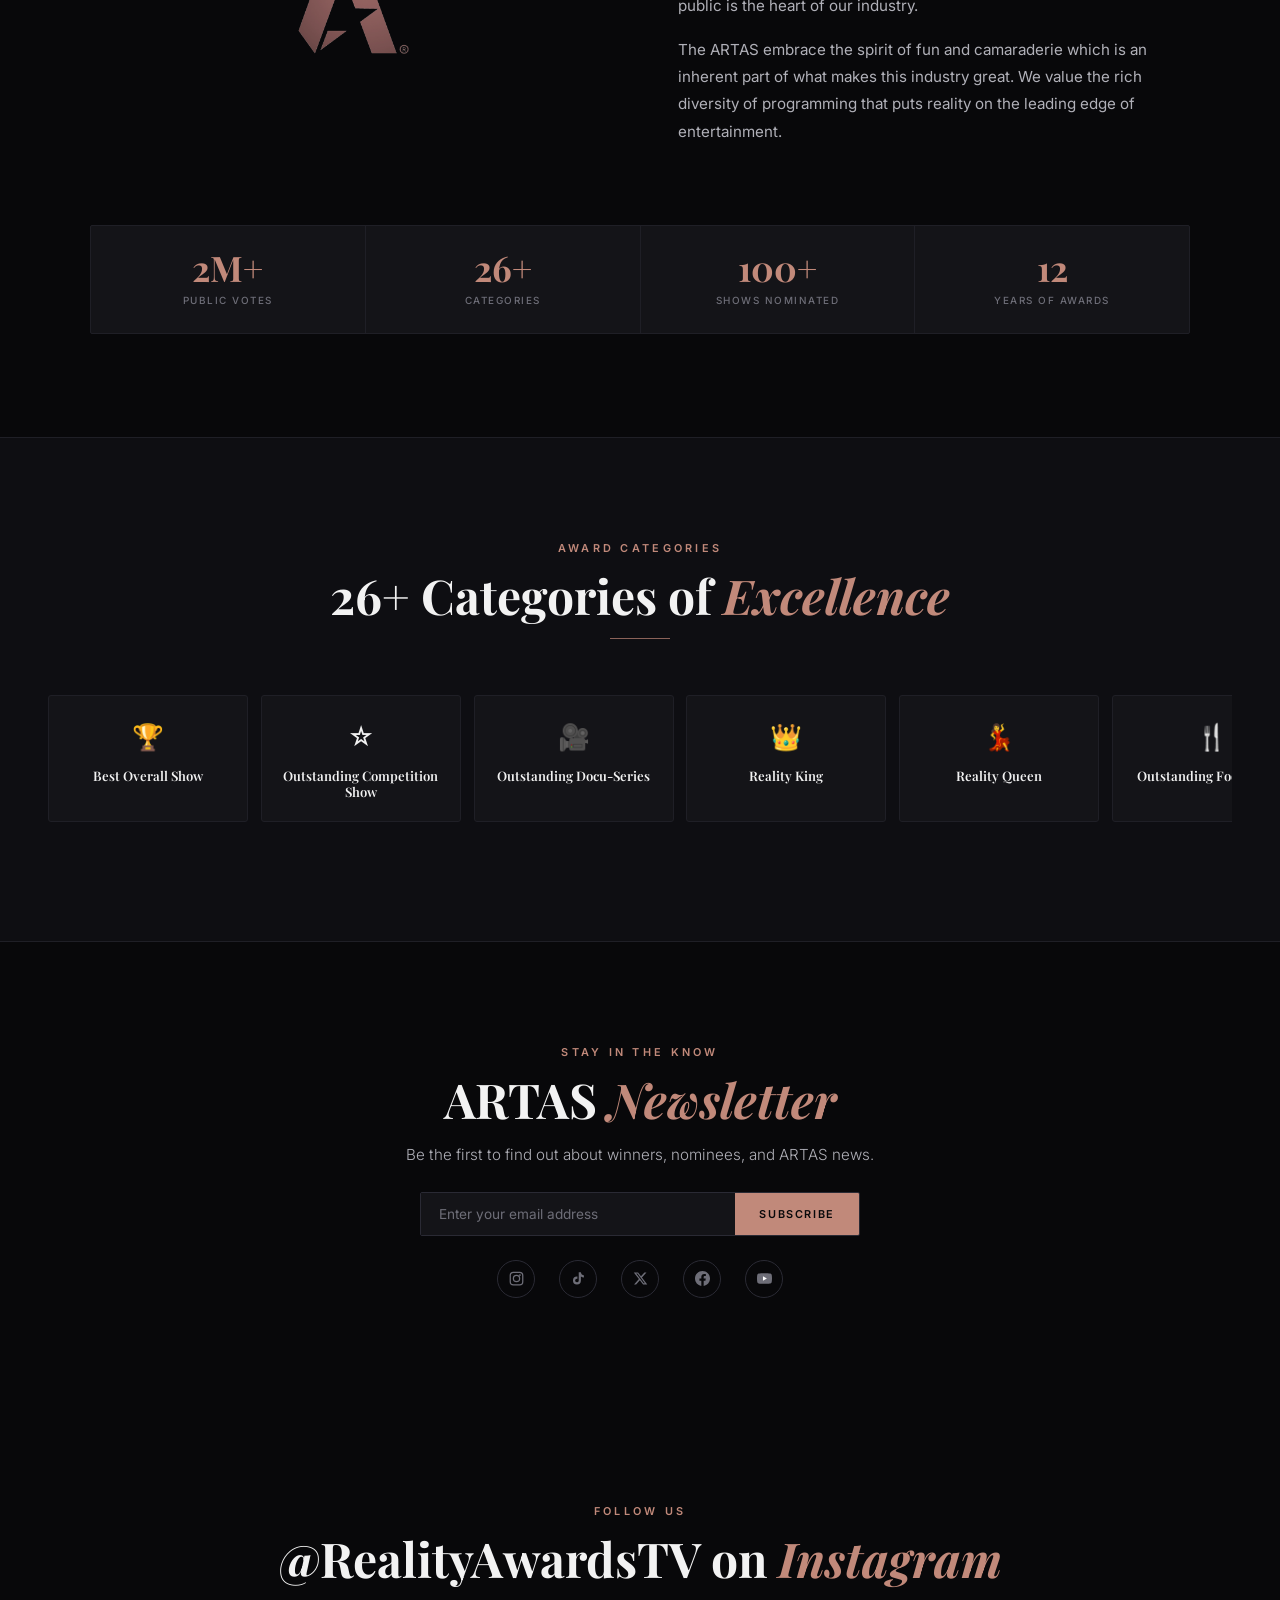
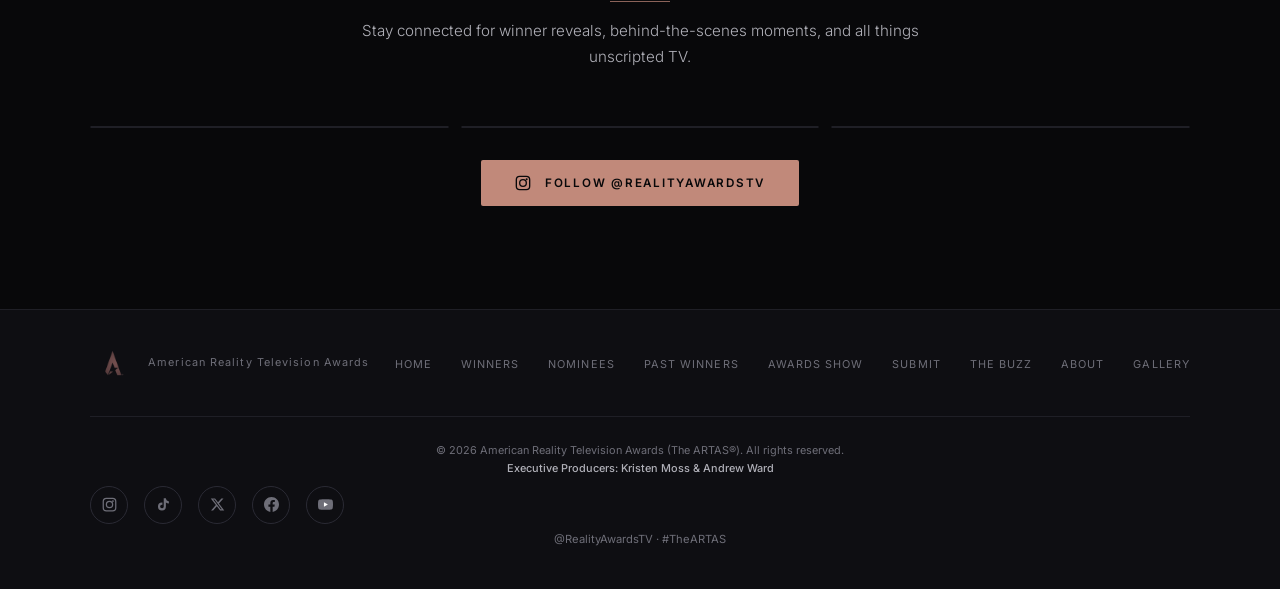
==== commit d5475e59: "Major update: new menu order, backstage photos, Reality Royalty page, Academy page, nominee archive " ====
--- a/index.html
+++ b/index.html
@@ -248,9 +248,11 @@
     <span>ARTAS</span>
   </a>
   <ul class="nav-links">
+    <li><a href="index.html" class="active">Home</a></li>
+    <li><a href="winners.html">12th Annual Winners</a></li>
     <li><a href="nominees.html">Nominees</a></li>
     <li><a href="past-winners.html">Past Winners</a></li>
-      <li><a href="awards-show.html">Awards Show</a></li>
+    <li><a href="awards-show.html">Awards Show</a></li>
     <li><a href="submit.html">Submit Your Show</a></li>
     <li><a href="the-buzz.html">The Buzz</a></li>
     <li><a href="about.html">About Us</a></li>
@@ -260,38 +262,40 @@
 </nav>
 
 <div class="mobile-overlay" id="mobileMenu">
-  <button class="mobile-close" id="mobileClose" aria-label="Close menu">&times;</button>
-  <a href="nominees.html" onclick="closeMobile()">Nominees</a>
-  <a href="past-winners.html" onclick="closeMobile()">Past Winners</a>
-  <a href="awards-show.html" onclick="closeMobile()">Awards Show</a>
-  <a href="submit.html" onclick="closeMobile()">Submit Your Show</a>
-  <a href="the-buzz.html" onclick="closeMobile()">The Buzz</a>
-  <a href="about.html" onclick="closeMobile()">About Us</a>
-  <a href="gallery.html" onclick="closeMobile()">Gallery</a>
+<button class="mobile-close" id="mobileClose" aria-label="Close menu">&times;</button>
+  <a href="index.html">Home</a>
+  <a href="winners.html">12th Annual Winners</a>
+  <a href="nominees.html">Nominees</a>
+  <a href="past-winners.html">Past Winners</a>
+  <a href="awards-show.html">Awards Show</a>
+  <a href="submit.html">Submit Your Show</a>
+  <a href="the-buzz.html">The Buzz</a>
+  <a href="about.html">About Us</a>
+  <a href="gallery.html">Gallery</a>
 </div>
 
 <!-- HERO — 12th Annual front and center -->
 <section class="hero" id="home">
   <div class="hero-bg">
     <div class="hero-bg-grid">
+      <img src="images/backstage/saraya-lounge.jpg" alt="">
       <img src="images/gallery/jojo-siwa.png" alt="">
+      <img src="images/backstage/chloe-veitch-lounge.jpg" alt="">
       <img src="images/gallery/omarosa.png" alt="">
-      <img src="images/gallery/performance.png" alt="">
+      <img src="images/backstage/howie-d-aj-mclean-lounge.jpg" alt="">
       <img src="images/gallery/gleb-savchenko.png" alt="">
-      <img src="images/gallery/chandler-kinney.png" alt="">
+      <img src="images/backstage/chandler-kinney-lounge.jpg" alt="">
+      <img src="images/gallery/chelsea-lazkani.png" alt="">
+      <img src="images/backstage/angeria-glam.jpg" alt="">
       <img src="images/gallery/heather-mcdonald.png" alt="">
-      <img src="images/gallery/aj-mclean.png" alt="">
-      <img src="images/gallery/saraya.png" alt="">
-      <img src="images/gallery/big-brother-cast.png" alt="">
-      <img src="images/gallery/tamra-judge.png" alt="">
-      <img src="images/gallery/howie-d.png" alt="">
-      <img src="images/gallery/chelsea-lazkani.png" alt="">
-      <img src="images/gallery/jimbo.png" alt="">
-      <img src="images/gallery/nev-schulman.png" alt="">
+      <img src="images/backstage/couple-emerald.jpg" alt="">
+      <img src="images/gallery/big-ed.png" alt="">
+      <img src="images/backstage/duo-formal.jpg" alt="">
+      <img src="images/gallery/vance-walker.png" alt="">
+      <img src="images/backstage/big-ed-lounge.jpg" alt="">
+      <img src="images/gallery/dr-sandra-lee.png" alt="">
+      <img src="images/backstage/duo-laughing.jpg" alt="">
       <img src="images/gallery/kendra-wilkinson.png" alt="">
-      <img src="images/gallery/big-ed.png" alt="">
-      <img src="images/gallery/vance-walker.png" alt="">
-      <img src="images/gallery/dr-sandra-lee.png" alt="">
     </div>
   </div>
   <div class="hero-particles" id="particles"></div>
@@ -533,6 +537,7 @@
     <div class="footer-brand"><img src="images/12th-logo-A-transparent.png" alt="ARTAS"><span>American Reality Television Awards</span></div>
     <ul class="footer-links">
       <li><a href="index.html">Home</a></li>
+      <li><a href="winners.html">Winners</a></li>
       <li><a href="nominees.html">Nominees</a></li>
       <li><a href="past-winners.html">Past Winners</a></li>
       <li><a href="awards-show.html">Awards Show</a></li>
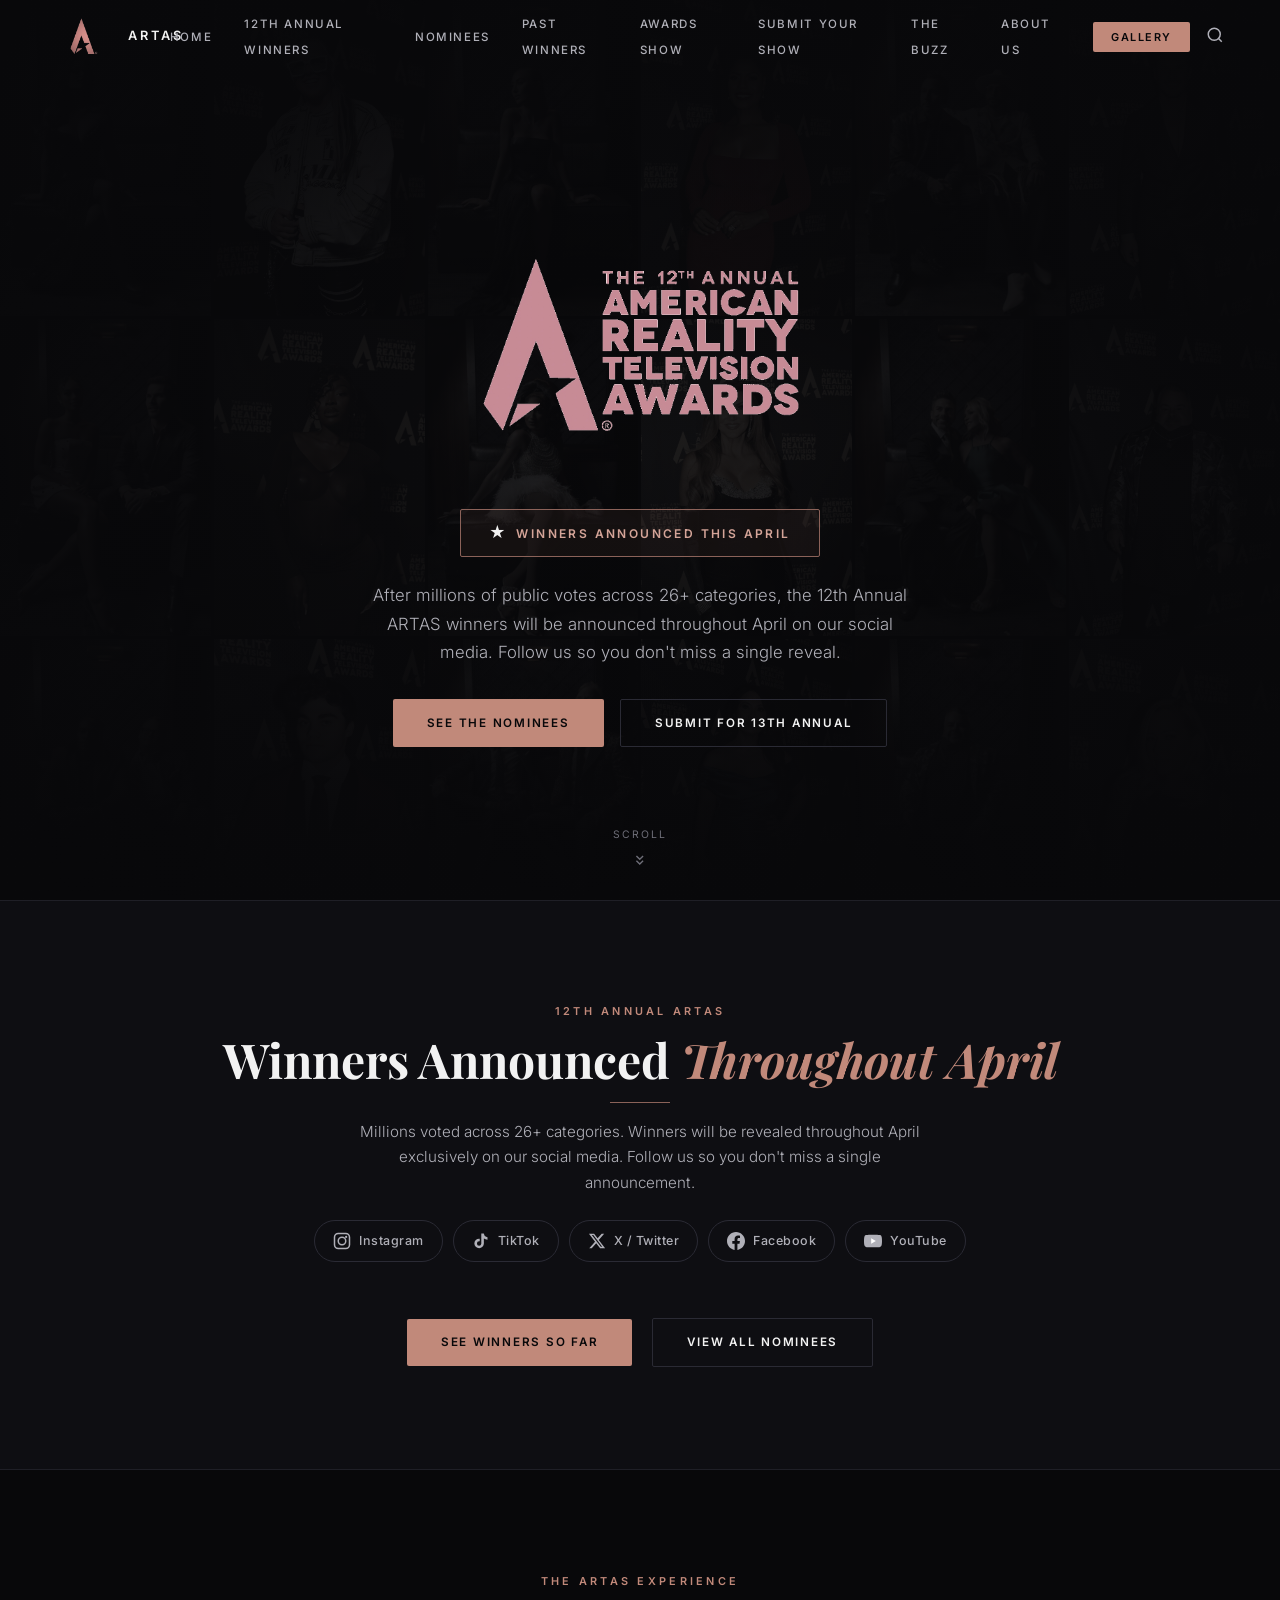
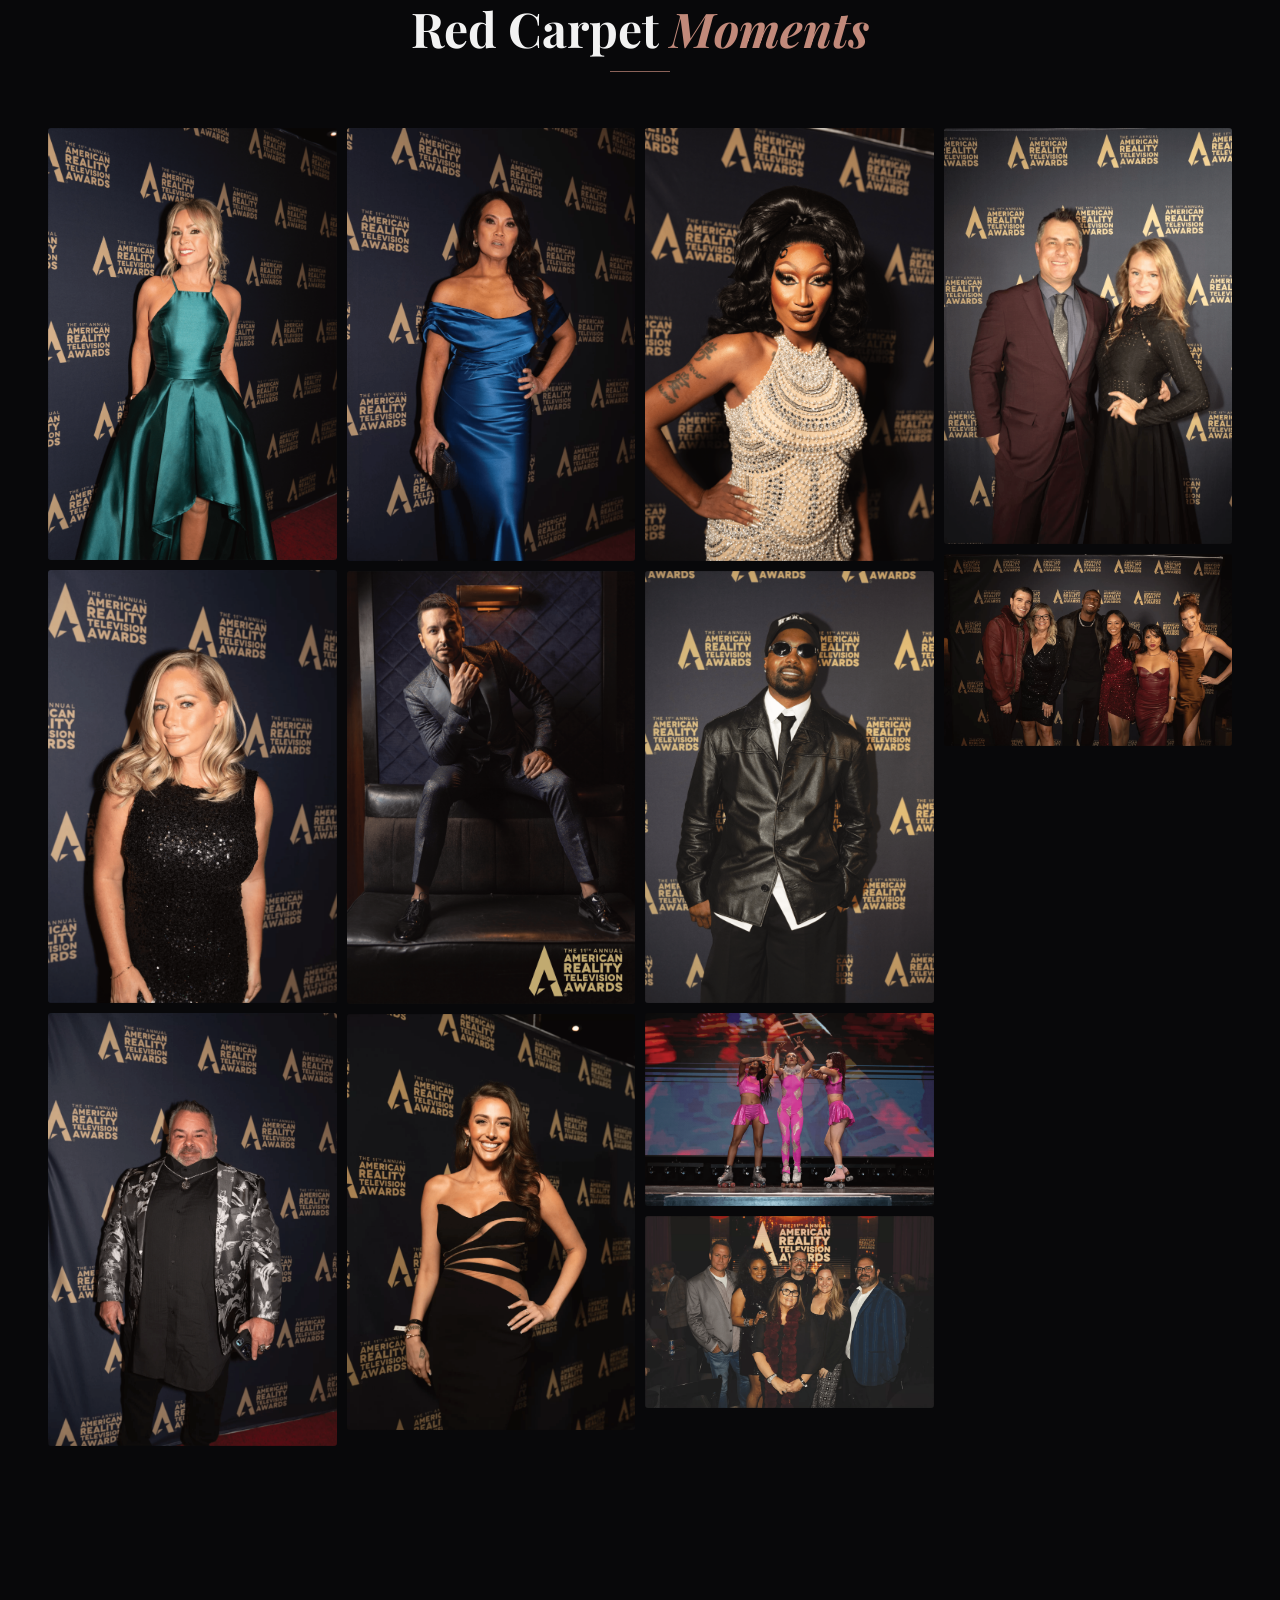
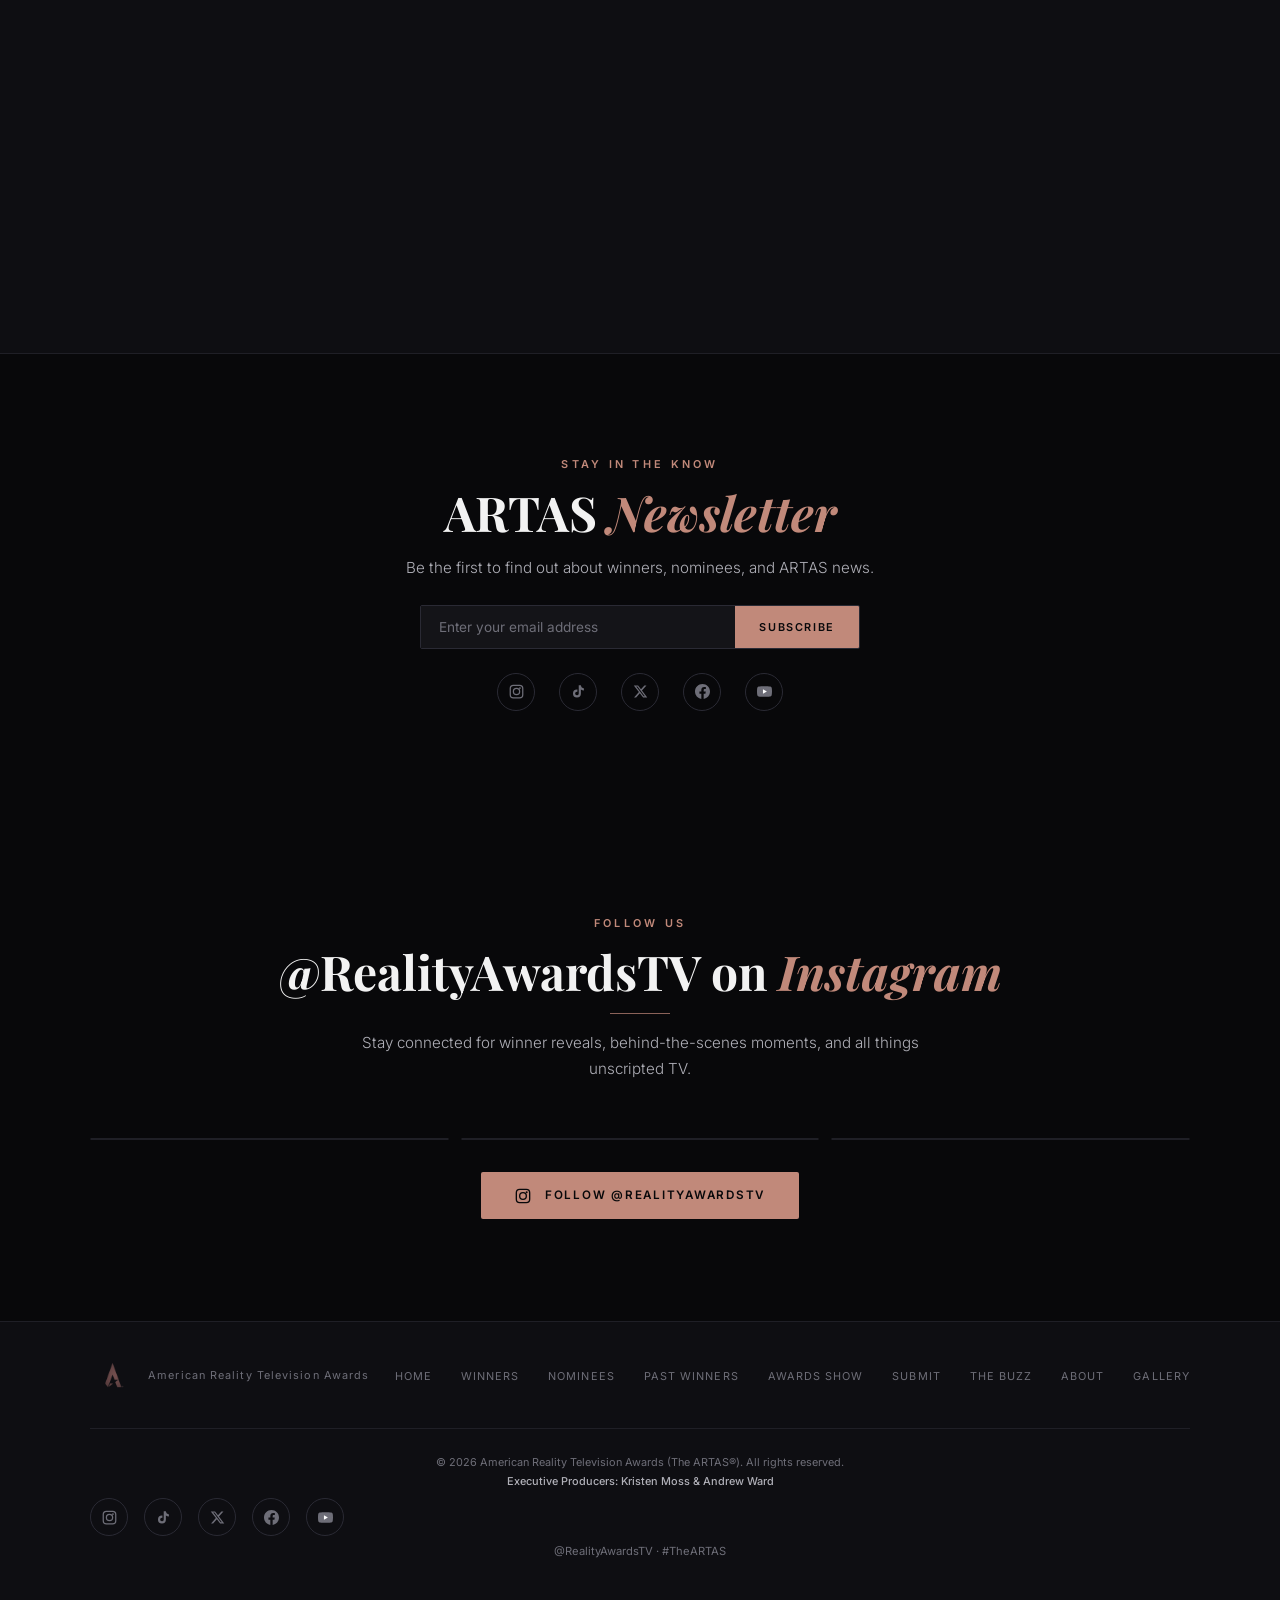
==== commit e26ff2ef: "Global search bar, fix Instagram posts, remove photo grid from homepage winners section" ====
--- a/index.html
+++ b/index.html
@@ -59,6 +59,8 @@
 .nav-cta::after { display: none !important; }
 .nav-mobile-toggle { display: none; background: none; border: none; cursor: pointer; padding: 8px; }
 .nav-mobile-toggle span { display: block; width: 24px; height: 2px; background: var(--text-primary); margin: 5px 0; transition: all 0.3s; }
+.nav-search-toggle { background: none; border: none; cursor: pointer; padding: 8px; color: var(--text-secondary); transition: color 0.2s; margin-left: 0.5rem; }
+.nav-search-toggle:hover { color: var(--rose); }
 
 /* HERO — 12th Annual focus */
 .hero { position: relative; min-height: 100vh; display: flex; flex-direction: column; align-items: center; justify-content: center; text-align: center; padding: 100px 1.5rem 60px; overflow: hidden; }
@@ -258,6 +260,7 @@
     <li><a href="about.html">About Us</a></li>
     <li><a href="gallery.html" class="nav-cta">Gallery</a></li>
   </ul>
+  <button class="nav-search-toggle" id="searchToggle" aria-label="Search"><svg viewBox="0 0 24 24" width="18" height="18" fill="none" stroke="currentColor" stroke-width="2"><circle cx="11" cy="11" r="8"/><path d="m21 21-4.3-4.3"/></svg></button>
   <button class="nav-mobile-toggle" id="mobileToggle" aria-label="Open menu"><span></span><span></span><span></span></button>
 </nav>
 
@@ -339,59 +342,9 @@
       </div>
     </div>
 
-    <div class="winners-grid reveal">
-      <div class="winner-card">
-        <img src="images/gallery/heather-mcdonald.png" alt="Heather McDonald" loading="lazy">
-        <div class="winner-overlay"><span class="winner-name">Heather McDonald</span><span class="winner-show">Juicy Scoop</span></div>
-      </div>
-      <div class="winner-card">
-        <img src="images/gallery/jojo-siwa.png" alt="JoJo Siwa" loading="lazy">
-        <div class="winner-overlay"><span class="winner-name">JoJo Siwa</span><span class="winner-show">Special Forces, Dance Moms</span></div>
-      </div>
-      <div class="winner-card">
-        <img src="images/gallery/omarosa.png" alt="Omarosa" loading="lazy">
-        <div class="winner-overlay"><span class="winner-name">Omarosa</span><span class="winner-show">House of Villains</span></div>
-      </div>
-      <div class="winner-card">
-        <img src="images/gallery/gleb-savchenko.png" alt="Gleb Savchenko" loading="lazy">
-        <div class="winner-overlay"><span class="winner-name">Gleb Savchenko</span><span class="winner-show">Dancing With The Stars</span></div>
-      </div>
-      <div class="winner-card">
-        <img src="images/gallery/chandler-kinney.png" alt="Chandler Kinney" loading="lazy">
-        <div class="winner-overlay"><span class="winner-name">Chandler Kinney</span><span class="winner-show">Dancing With The Stars</span></div>
-      </div>
-      <div class="winner-card">
-        <img src="images/gallery/saraya.png" alt="Saraya" loading="lazy">
-        <div class="winner-overlay"><span class="winner-name">Saraya</span><span class="winner-show">AEW Wrestling</span></div>
-      </div>
-      <div class="winner-card">
-        <img src="images/gallery/howie-d.png" alt="Howie D" loading="lazy">
-        <div class="winner-overlay"><span class="winner-name">Howie D</span><span class="winner-show">Backstreet Boys</span></div>
-      </div>
-      <div class="winner-card">
-        <img src="images/gallery/aj-mclean.png" alt="AJ McLean" loading="lazy">
-        <div class="winner-overlay"><span class="winner-name">AJ McLean</span><span class="winner-show">Backstreet Boys</span></div>
-      </div>
-      <div class="winner-card">
-        <img src="images/gallery/nev-schulman.png" alt="Nev Schulman" loading="lazy">
-        <div class="winner-overlay"><span class="winner-name">Nev Schulman</span><span class="winner-show">Catfish</span></div>
-      </div>
-      <div class="winner-card">
-        <img src="images/gallery/chelsea-lazkani.png" alt="Chelsea Lazkani" loading="lazy">
-        <div class="winner-overlay"><span class="winner-name">Chelsea Lazkani</span><span class="winner-show">Selling Sunset</span></div>
-      </div>
-      <div class="winner-card">
-        <img src="images/gallery/jimbo.png" alt="JIMBO" loading="lazy">
-        <div class="winner-overlay"><span class="winner-name">JIMBO</span><span class="winner-show">Drag Race All Stars</span></div>
-      </div>
-      <div class="winner-card">
-        <img src="images/gallery/vance-walker.png" alt="Vance Walker" loading="lazy">
-        <div class="winner-overlay"><span class="winner-name">Vance Walker</span><span class="winner-show">American Ninja Warrior</span></div>
-      </div>
-    </div>
-    <p style="text-align: center; font-size: 0.68rem; color: var(--text-muted); margin-top: 1rem; letter-spacing: 0.06em;">Talent from past ARTAS ceremonies</p>
-    <div style="text-align: center; margin-top: 1.5rem;" class="reveal">
-      <a href="nominees.html" class="btn btn-rose">View All 12th Annual Nominees</a>
+    <div style="text-align: center; margin-top: 2rem;" class="reveal">
+      <a href="winners.html" class="btn btn-rose" style="margin-right: 1rem;">See Winners So Far</a>
+      <a href="nominees.html" class="btn btn-outline">View All Nominees</a>
     </div>
   </div>
 </section>
@@ -518,9 +471,9 @@
     <p class="section-subtitle">Stay connected for winner reveals, behind-the-scenes moments, and all things unscripted TV.</p>
   </div>
   <div class="ig-grid reveal" style="max-width: 1100px; margin: 0 auto; display: grid; grid-template-columns: repeat(3, 1fr); gap: 12px;">
-    <blockquote class="instagram-media" data-instgrm-captioned data-instgrm-permalink="https://www.instagram.com/p/DWSUlbWDmrr/" data-instgrm-version="14" style="background:#08080A; border:1px solid var(--border); border-radius:8px; max-width:100%; min-width:240px; width:100%;"></blockquote>
-    <blockquote class="instagram-media" data-instgrm-captioned data-instgrm-permalink="https://www.instagram.com/reel/DU9XKz0j4y9/" data-instgrm-version="14" style="background:#08080A; border:1px solid var(--border); border-radius:8px; max-width:100%; min-width:240px; width:100%;"></blockquote>
-    <blockquote class="instagram-media" data-instgrm-captioned data-instgrm-permalink="https://www.instagram.com/reel/DVb5rC-kvUI/" data-instgrm-version="14" style="background:#08080A; border:1px solid var(--border); border-radius:8px; max-width:100%; min-width:240px; width:100%;"></blockquote>
+    <blockquote class="instagram-media" data-instgrm-captioned data-instgrm-permalink="https://www.instagram.com/p/DWFXLysj4Tx/" data-instgrm-version="14" style="background:#08080A; border:1px solid var(--border); border-radius:8px; max-width:100%; min-width:240px; width:100%;"></blockquote>
+    <blockquote class="instagram-media" data-instgrm-captioned data-instgrm-permalink="https://www.instagram.com/p/DWE3fZZjwQR/" data-instgrm-version="14" style="background:#08080A; border:1px solid var(--border); border-radius:8px; max-width:100%; min-width:240px; width:100%;"></blockquote>
+    <blockquote class="instagram-media" data-instgrm-captioned data-instgrm-permalink="https://www.instagram.com/reel/DV82K6ZAPSe/" data-instgrm-version="14" style="background:#08080A; border:1px solid var(--border); border-radius:8px; max-width:100%; min-width:240px; width:100%;"></blockquote>
   </div>
   <div style="text-align: center; margin-top: 2rem;" class="reveal">
     <a href="https://www.instagram.com/realityawardstv/" target="_blank" class="btn btn-rose" style="gap: 8px;">
@@ -610,5 +563,6 @@
   u(); setInterval(u, 1000);
 })();
 </script>
+<script src="global-search.js"></script>
 </body>
 </html>
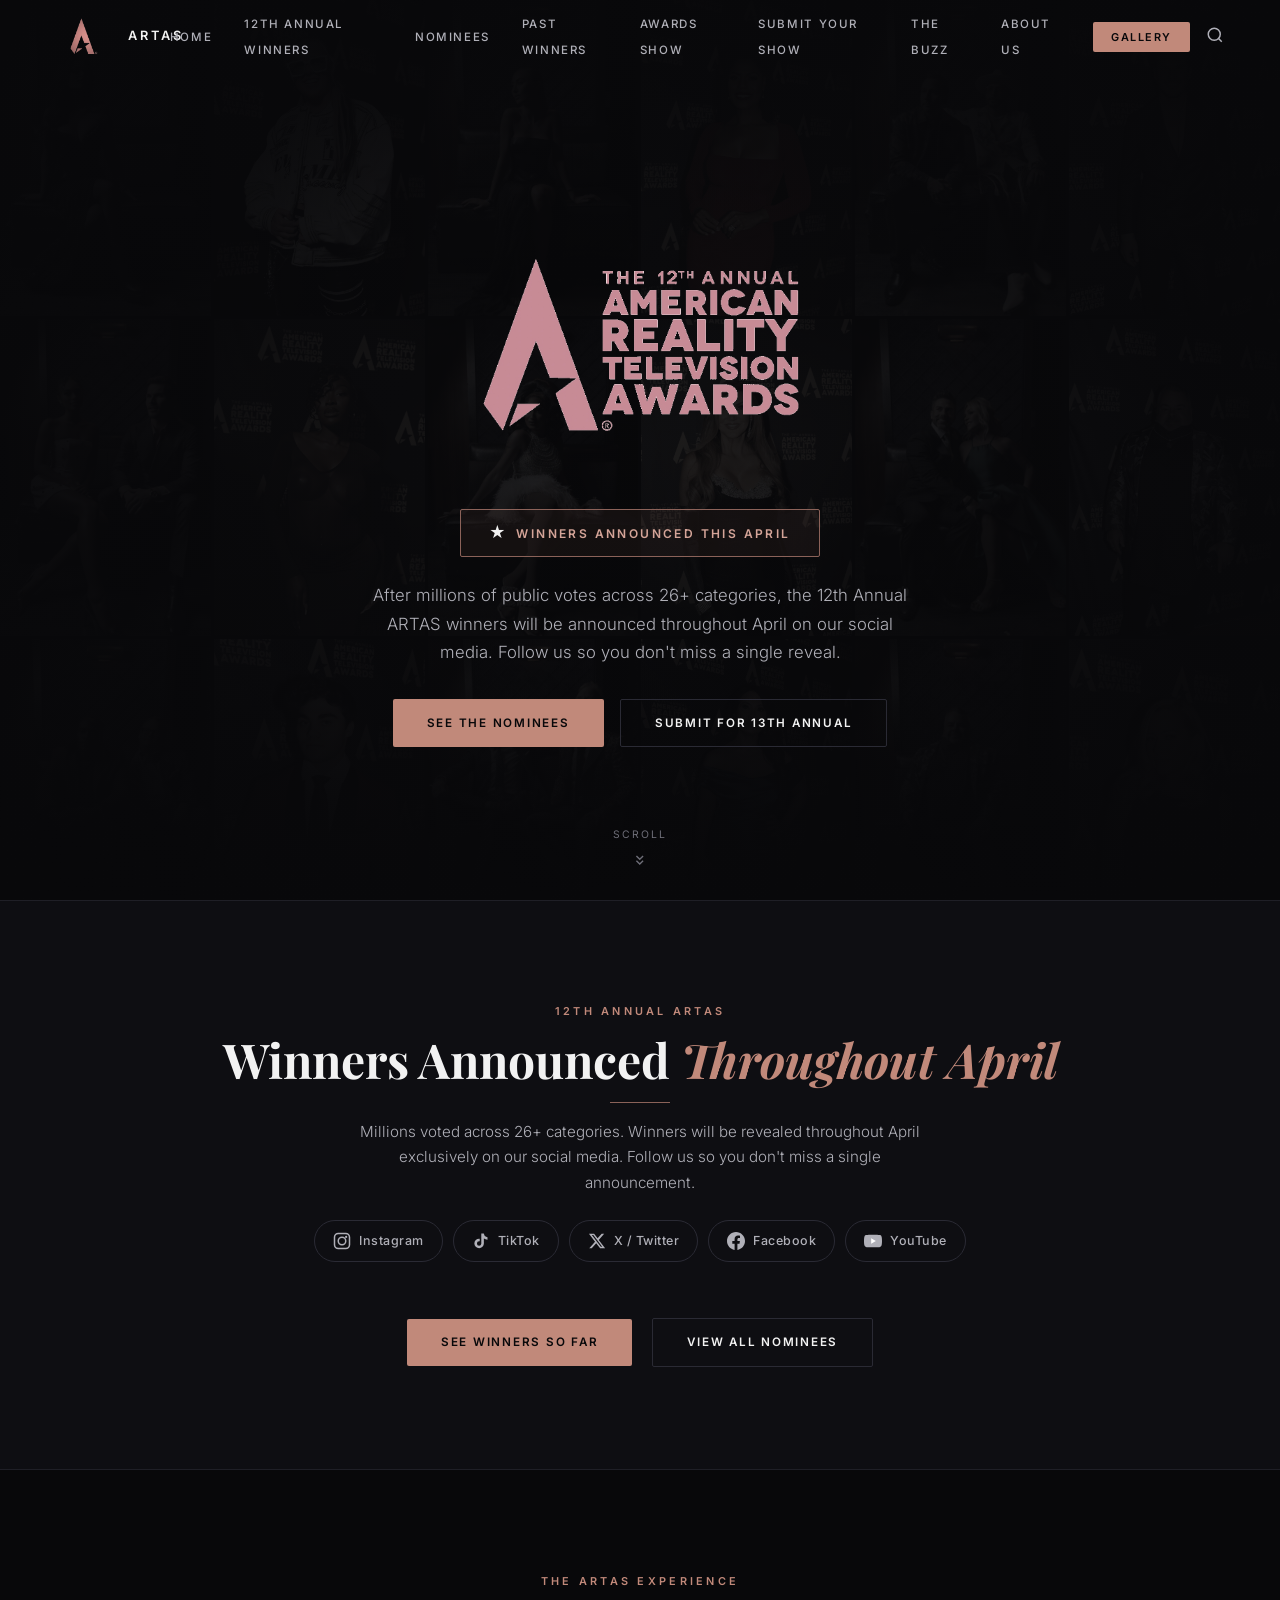
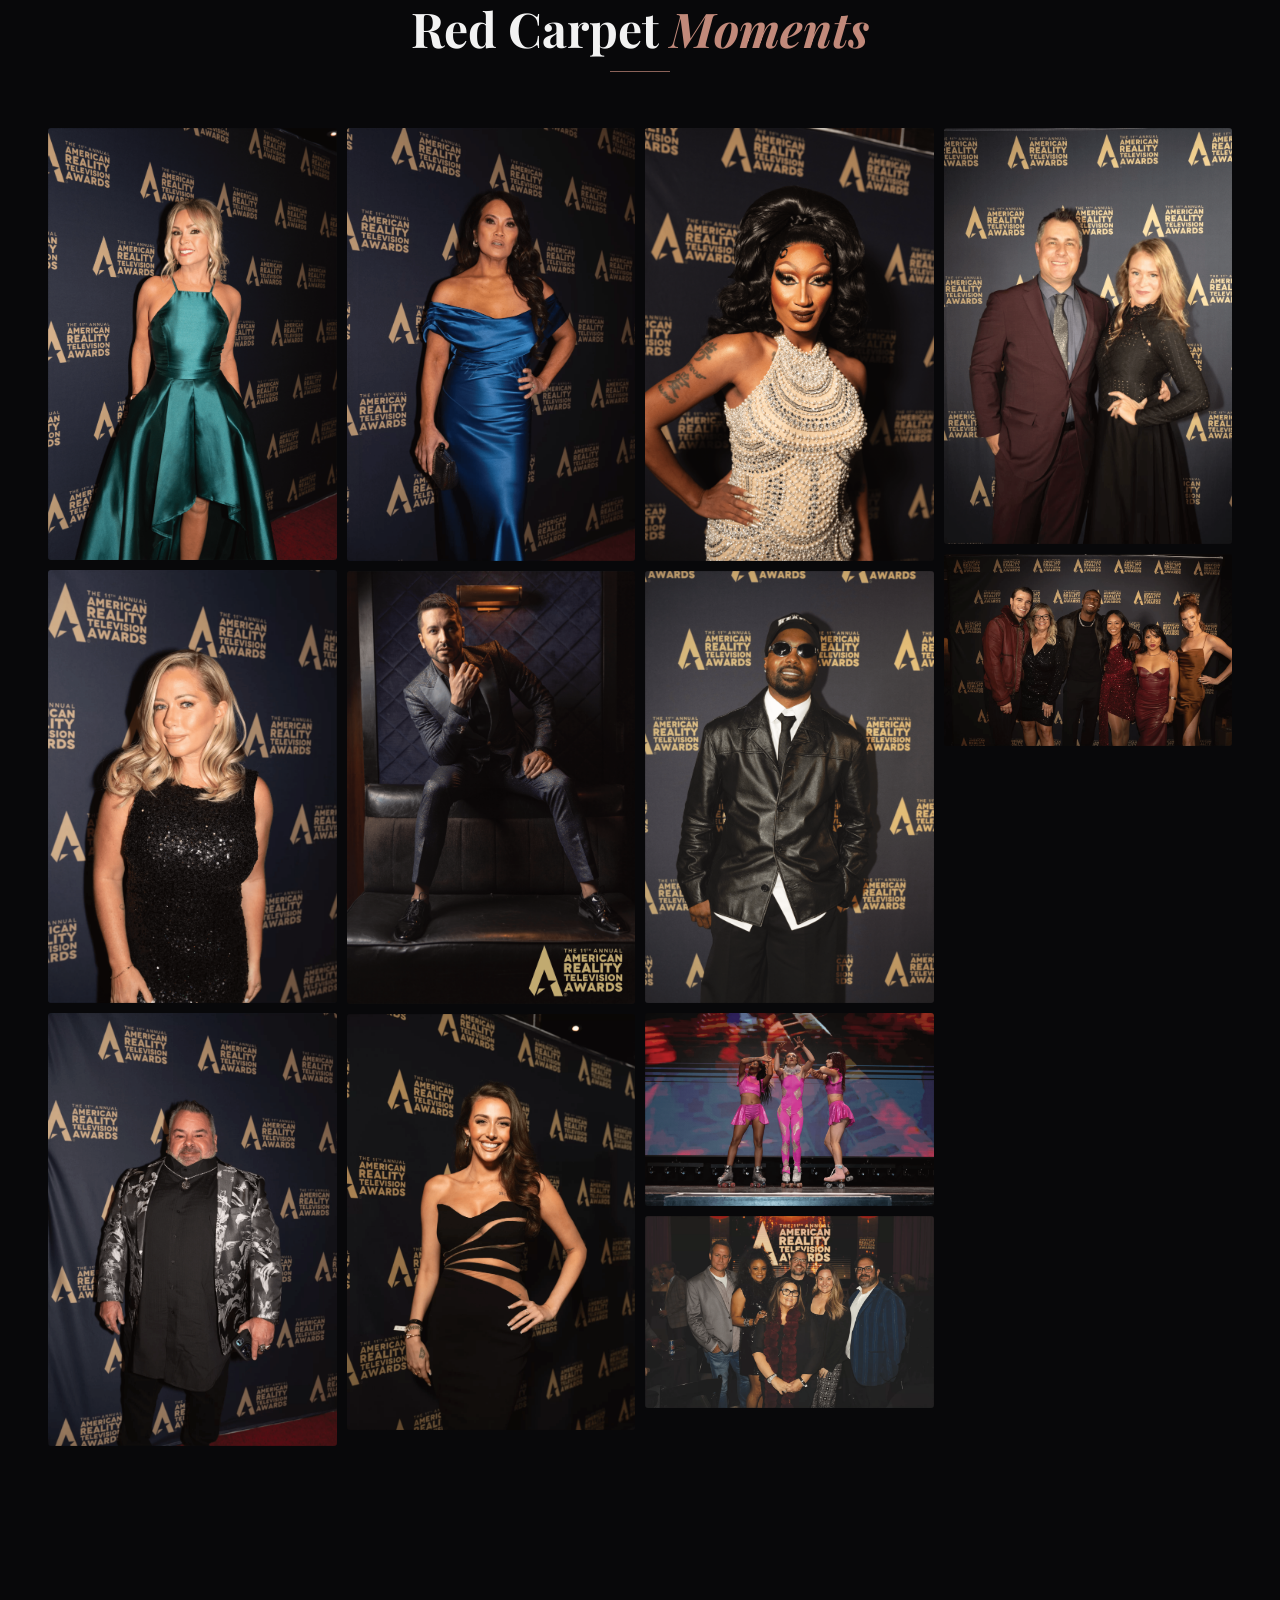
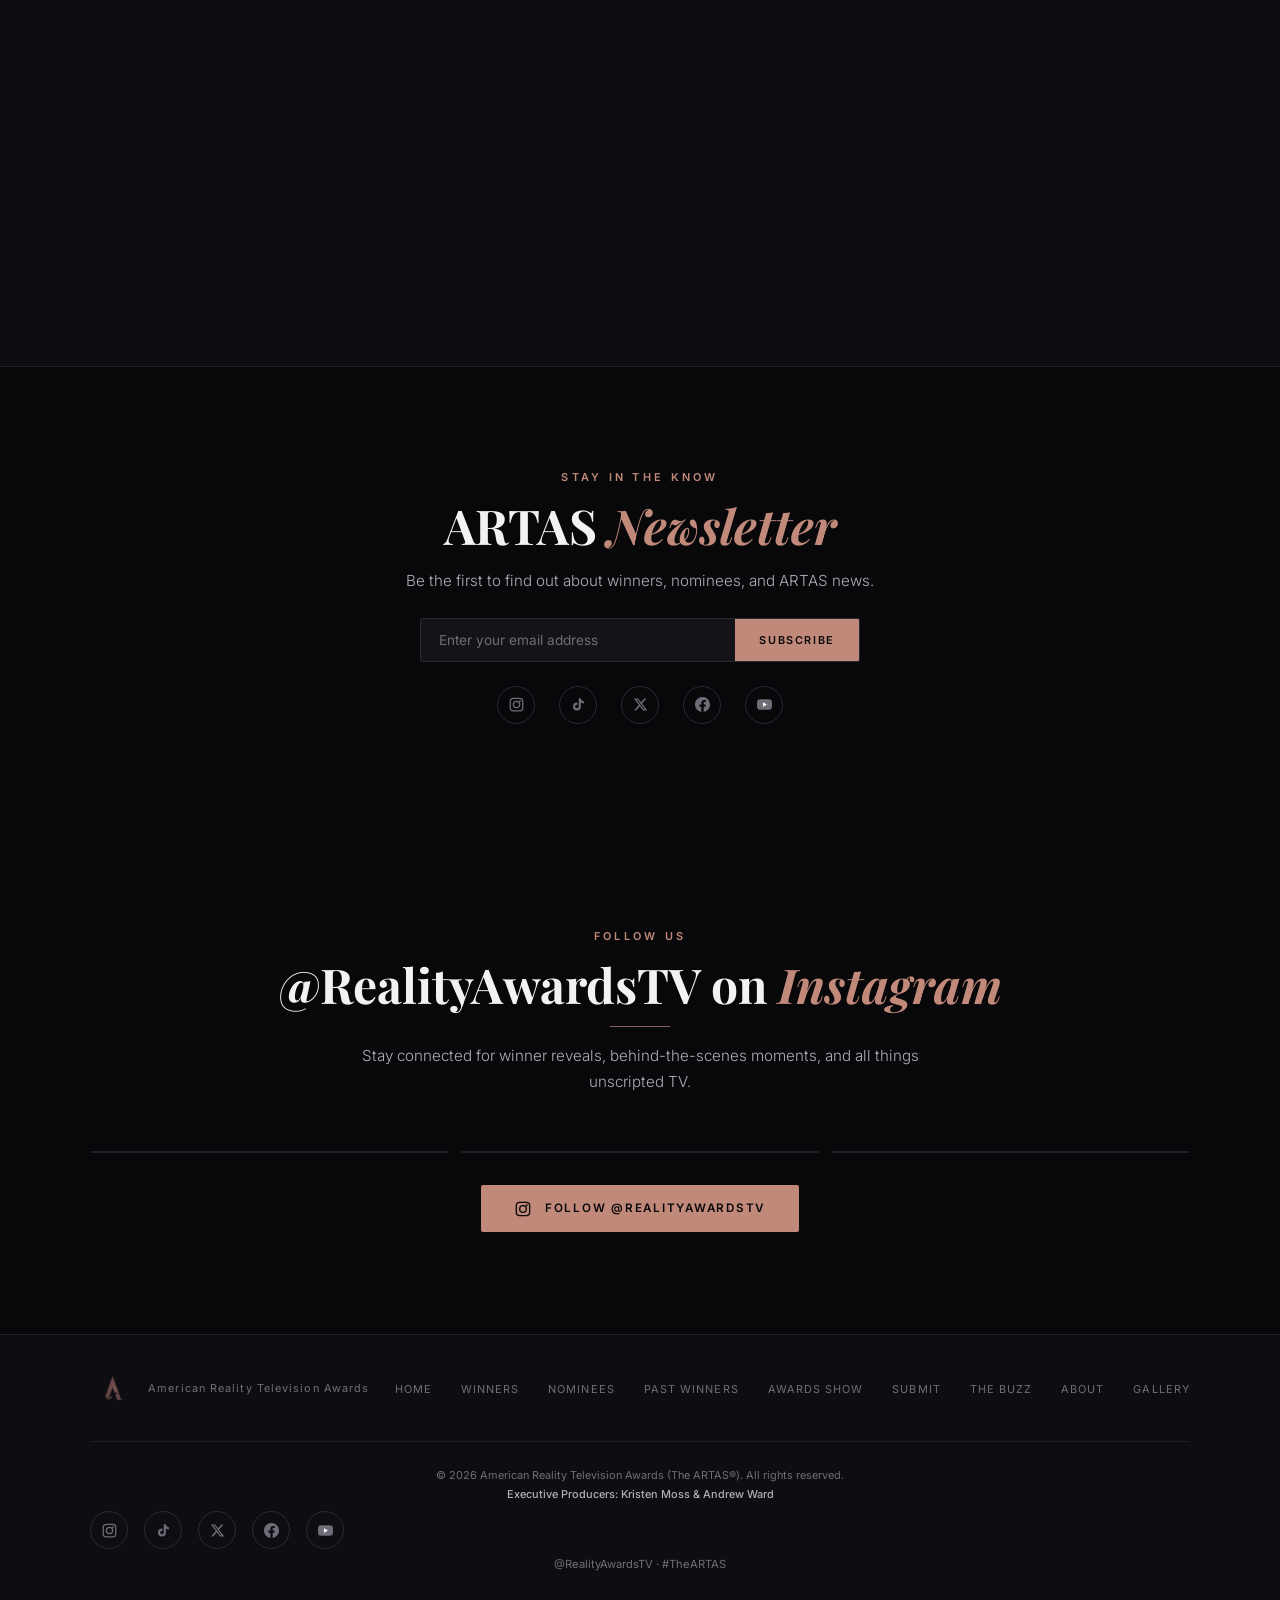
==== commit 1321acdc: "Fix date label spacing on homepage, make category tags clickable links to nominees page" ====
--- a/index.html
+++ b/index.html
@@ -138,8 +138,8 @@
 .submission-date { display: flex; align-items: center; gap: 10px; padding: 10px 20px; background: rgba(212,168,83,0.05); border: 1px solid rgba(212,168,83,0.15); border-radius: 2px; }
 .submission-date .date-icon { color: var(--gold); font-size: 0.9rem; }
 .submission-date .date-info { text-align: left; }
-.submission-date .date-label { font-size: 0.58rem; font-weight: 600; letter-spacing: 0.12em; text-transform: uppercase; color: var(--text-muted); }
-.submission-date .date-value { font-size: 0.85rem; font-weight: 500; color: var(--text-primary); }
+.submission-date .date-label { font-size: 0.58rem; font-weight: 600; letter-spacing: 0.12em; text-transform: uppercase; color: var(--text-muted); display: block; margin-bottom: 2px; }
+.submission-date .date-value { font-size: 0.85rem; font-weight: 500; color: var(--text-primary); display: block; }
 
 /* SOCIAL PILLS (winners section) */
 .winners-social-bar { display: flex; flex-wrap: wrap; justify-content: center; gap: 10px; margin-top: 1.5rem; }
